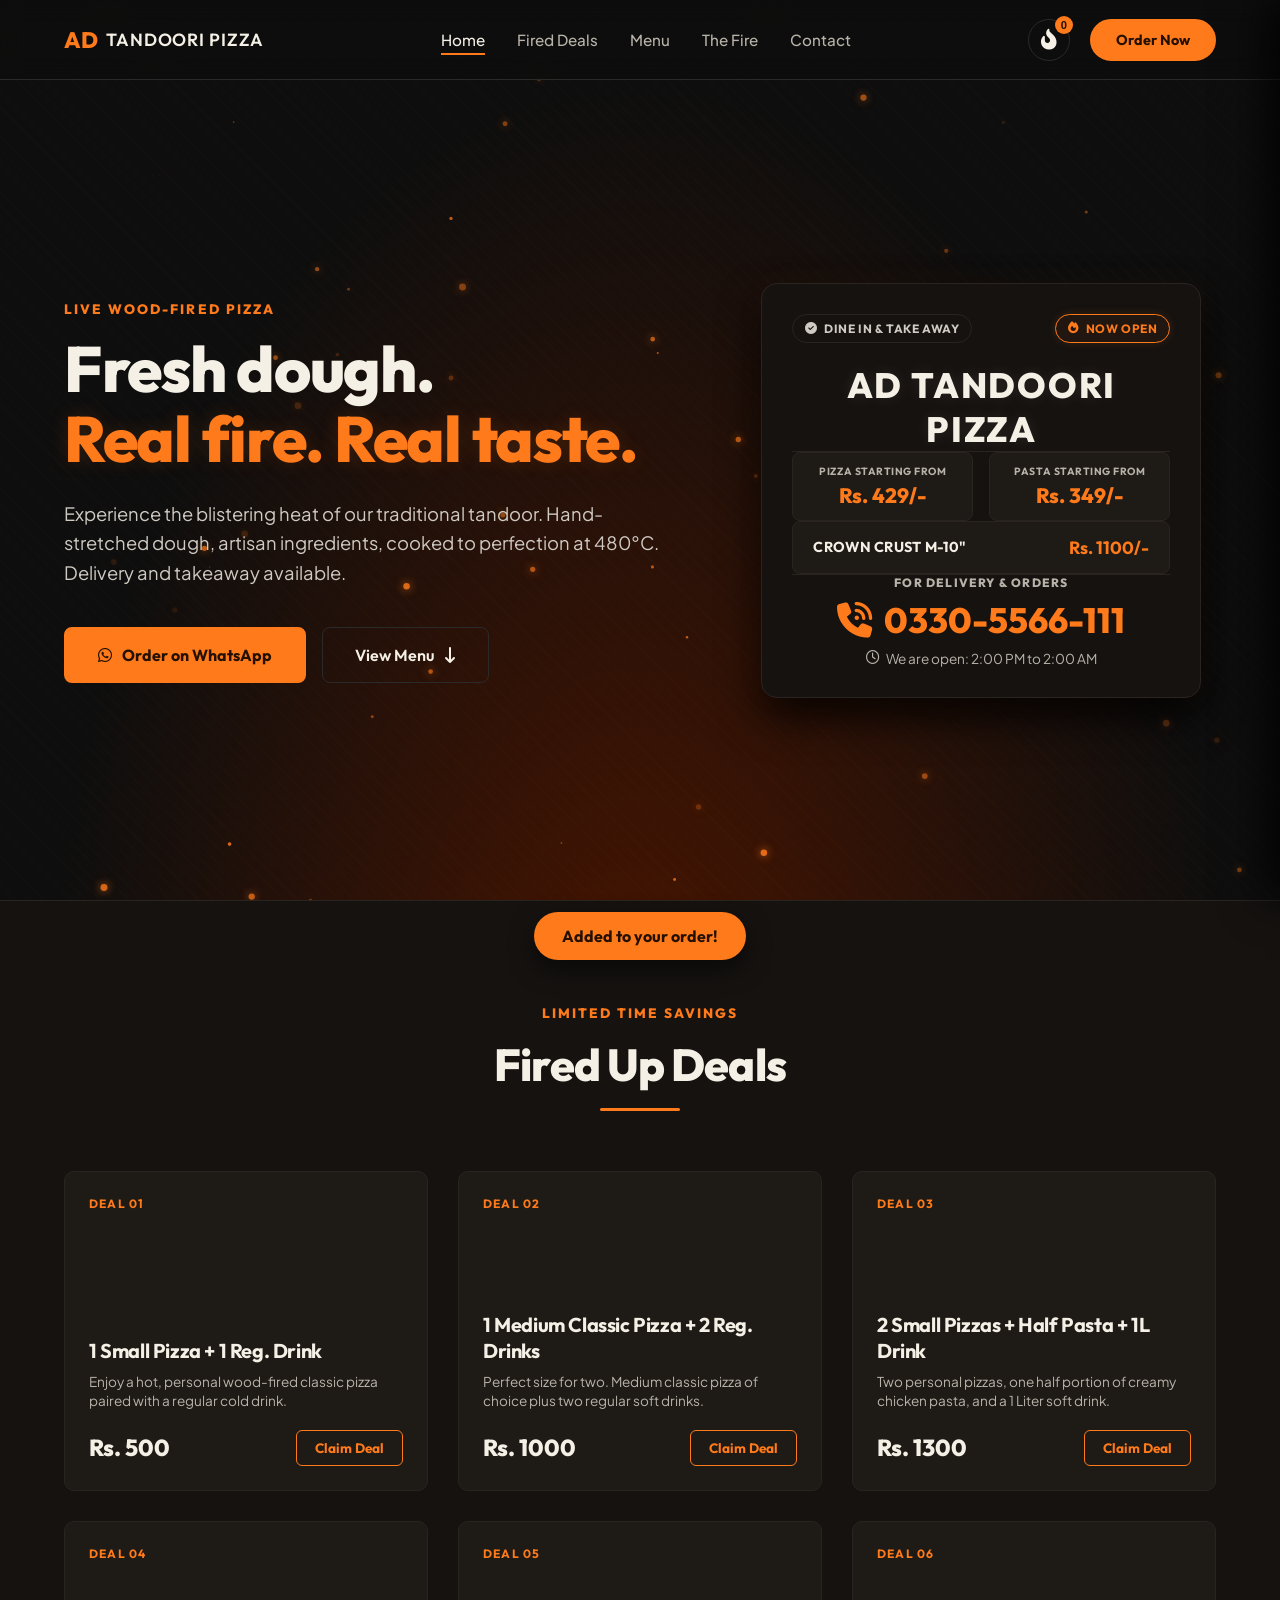
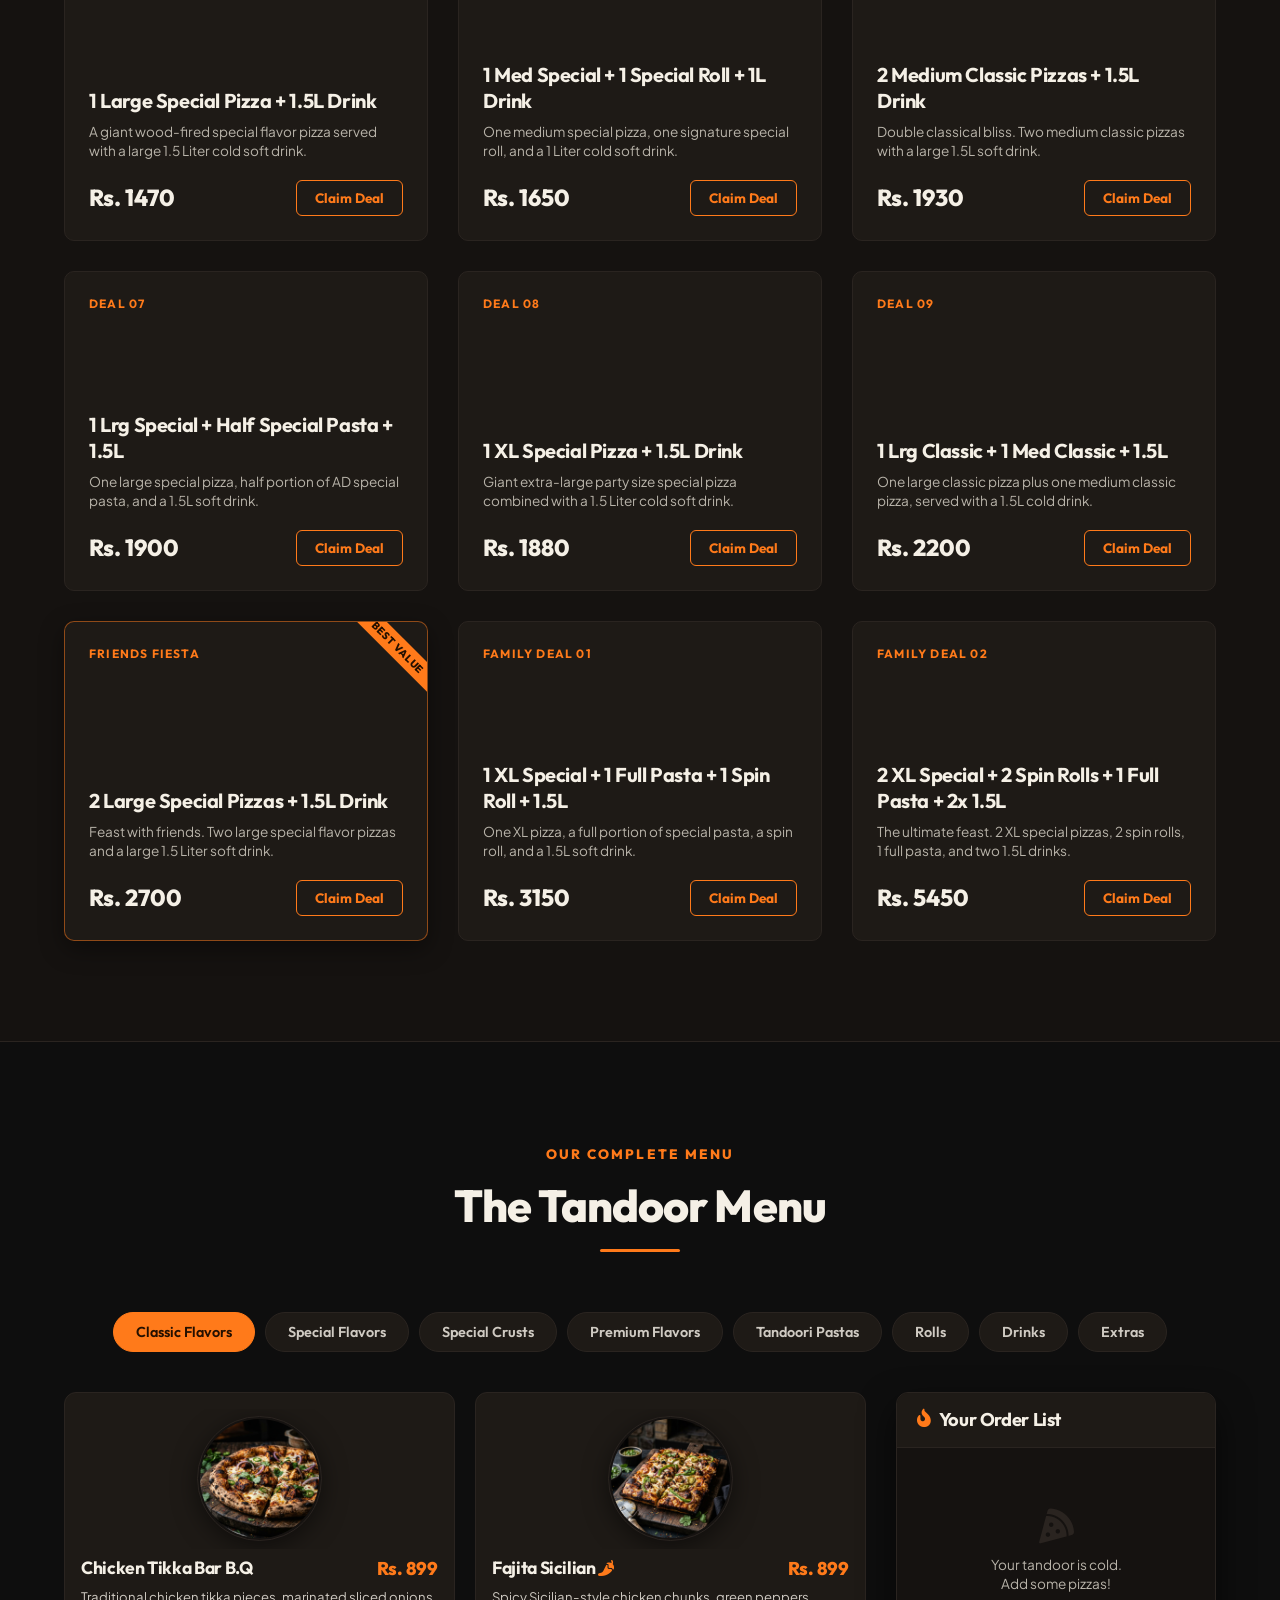
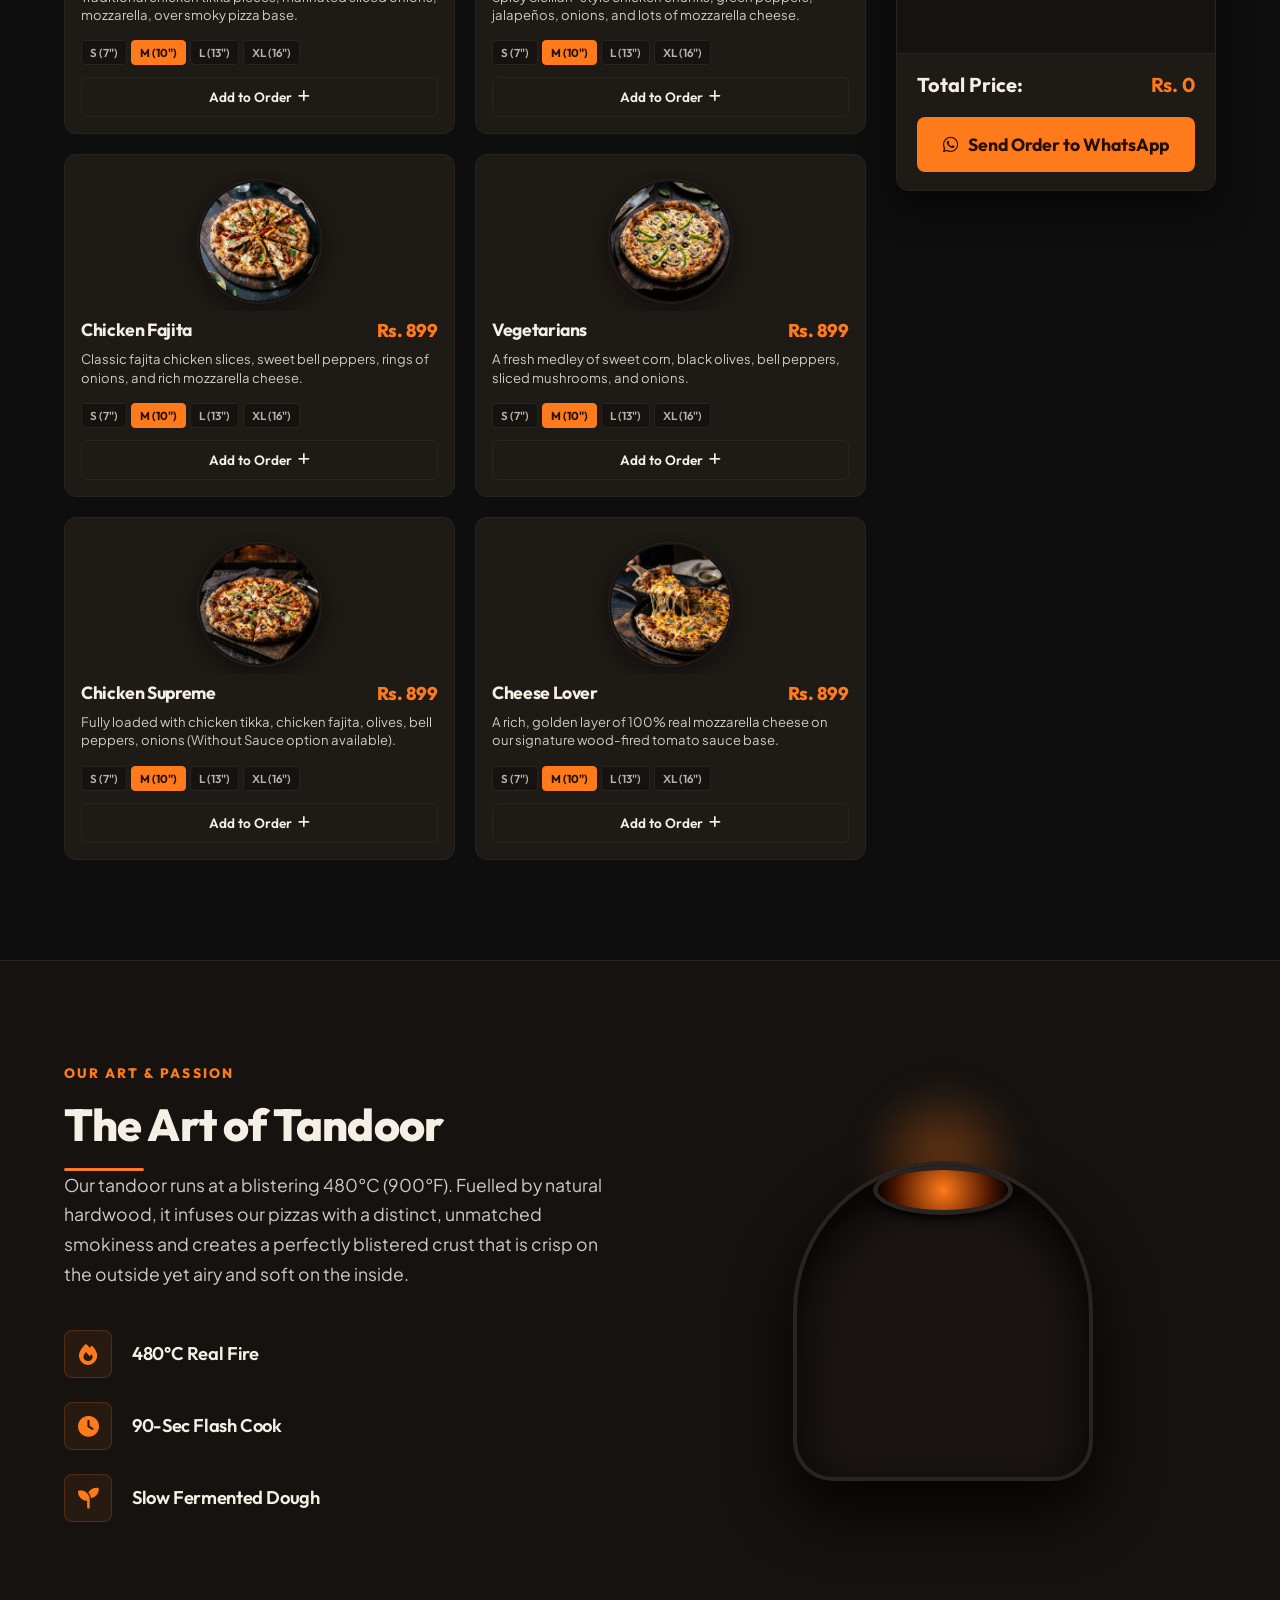
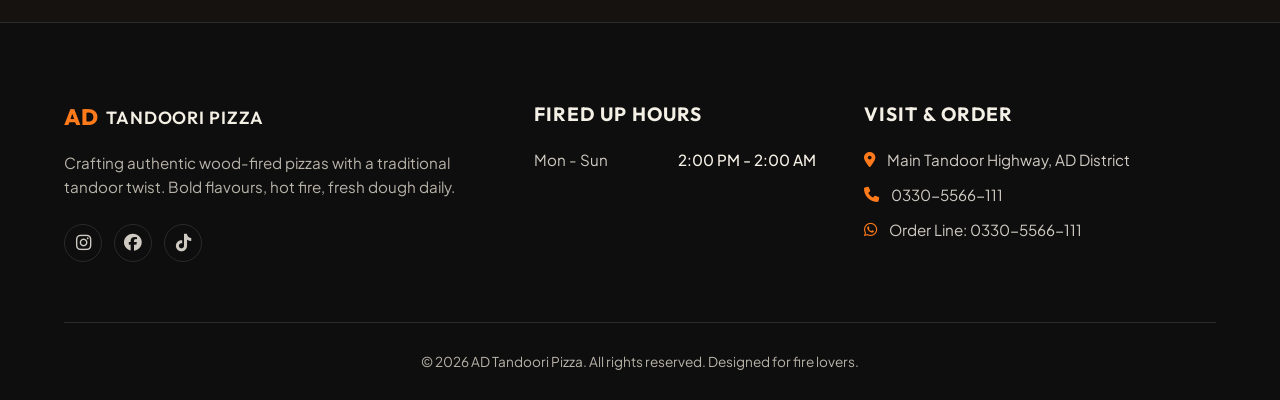
==== index.html @ 22e31394 "feat: implement Cheezious-style menu layout, add compact cards, text-only Deals, custom README, and " ====
<!DOCTYPE html>
<html lang="en">
<head>
  <meta charset="UTF-8">
  <meta name="viewport" content="width=device-width, initial-scale=1.0">
  <title>AD Tandoori Pizza - Live Wood-Fired Pizza</title>
  <meta name="description" content="Authentic wood-fired tandoori pizza made with fresh dough, premium ingredients, and real fire. Order online via WhatsApp.">
  
  <!-- Google Fonts -->
  <link rel="preconnect" href="https://fonts.googleapis.com">
  <link rel="preconnect" href="https://fonts.gstatic.com" crossorigin>
  <link href="https://fonts.googleapis.com/css2?family=Outfit:wght@400;600;700;800&family=Plus+Jakarta+Sans:wght@300;400;500;600;700&display=swap" rel="stylesheet">
  
  <!-- FontAwesome for Premium Icons -->
  <link rel="stylesheet" href="https://cdnjs.cloudflare.com/ajax/libs/font-awesome/6.4.0/css/all.min.css">
  
  <!-- CSS Stylesheet -->
  <link rel="stylesheet" href="style.css">
</head>
<body>

  <!-- Navigation Bar -->
  <nav class="navbar" id="navbar">
    <div class="nav-container">
      <a href="#" class="nav-logo">
        <span class="logo-accent">AD</span>
        <span class="logo-text">TANDOORI PIZZA</span>
      </a>
      
      <ul class="nav-links">
        <li><a href="#hero" class="active">Home</a></li>
        <li><a href="#deals">Fired Deals</a></li>
        <li><a href="#menu">Menu</a></li>
        <li><a href="#experience">The Fire</a></li>
        <li><a href="#footer">Contact</a></li>
      </ul>

      <div class="nav-actions">
        <button class="cart-trigger" id="cart-trigger" aria-label="Open Cart">
          <i class="fa-solid fa-fire-flame-curved"></i>
          <span class="cart-badge" id="cart-badge">0</span>
        </button>
        <a href="#menu" class="btn-pill-orange">Order Now</a>
      </div>
      
      <button class="mobile-nav-toggle" id="mobile-nav-toggle" aria-label="Toggle Menu">
        <i class="fa-solid fa-bars-staggered"></i>
      </button>
    </div>
  </nav>

  <!-- Mobile Navigation Drawer -->
  <div class="mobile-nav-drawer" id="mobile-nav-drawer">
    <div class="drawer-header">
      <div class="nav-logo">
        <span class="logo-accent">AD</span>
        <span class="logo-text">TANDOORI PIZZA</span>
      </div>
      <button class="drawer-close" id="drawer-close"><i class="fa-solid fa-xmark"></i></button>
    </div>
    <ul class="drawer-links">
      <li><a href="#hero">Home</a></li>
      <li><a href="#deals">Fired Deals</a></li>
      <li><a href="#menu">Menu</a></li>
      <li><a href="#experience">The Fire</a></li>
      <li><a href="#footer">Contact</a></li>
    </ul>
    <div class="drawer-footer">
      <a href="#menu" class="btn-pill-orange full-width">Order Now</a>
    </div>
  </div>

  <!-- Hero Section -->
  <section class="hero-section" id="hero">
    <!-- Interactive Canvas for Floating Embers -->
    <canvas id="ember-canvas" class="ember-canvas"></canvas>
    
    <!-- Heat/Movement Texture Overlay -->
    <div class="heat-texture-overlay"></div>

    <div class="hero-container">
      <div class="hero-content">
        <span class="eyebrow-label">LIVE WOOD-FIRED PIZZA</span>
        <h1 class="hero-headline">
          Fresh dough.<br>
          <span class="orange-highlight">Real fire. Real taste.</span>
        </h1>
        <p class="hero-subtext">
          Experience the blistering heat of our traditional tandoor. Hand-stretched dough, artisan ingredients, cooked to perfection at 480°C. Delivery and takeaway available.
        </p>
        <div class="hero-ctas">
          <a href="https://wa.me/923305566111?text=Hi!%20I%20would%20like%20to%20order%20some%20fresh%20Tandoori%20Pizza!" target="_blank" class="btn-solid-orange">
            <i class="fa-brands fa-whatsapp"></i> Order on WhatsApp
          </a>
          <a href="#menu" class="btn-outline-white">
            View Menu <i class="fa-solid fa-arrow-down-long"></i>
          </a>
        </div>
      </div>

      <div class="hero-visual">
        <div class="fire-glow-ring"></div>
        
        <!-- Interactive Brand & Delivery Board -->
        <div class="hero-brand-board">
          <div class="board-header">
            <span class="board-badge"><i class="fa-solid fa-circle-check"></i> DINE IN & TAKE AWAY</span>
            <span class="board-badge open-status"><i class="fa-solid fa-fire"></i> NOW OPEN</span>
          </div>
          <div class="board-body">
            <div class="board-logo">AD TANDOORI PIZZA</div>
            <div class="board-divider"></div>
            
            <div class="board-info-grid">
              <div class="info-item">
                <span class="info-label">PIZZA STARTING FROM</span>
                <span class="info-value">Rs. 429/-</span>
              </div>
              <div class="info-item">
                <span class="info-label">PASTA STARTING FROM</span>
                <span class="info-value">Rs. 349/-</span>
              </div>
            </div>
            
            <div class="board-promo-tag">
              <span class="promo-label">CROWN CRUST M-10"</span>
              <span class="promo-value">Rs. 1100/-</span>
            </div>
            
            <div class="board-divider"></div>
            
            <div class="board-delivery">
              <div class="delivery-title">FOR DELIVERY & ORDERS</div>
              <a href="tel:03305566111" class="delivery-number">
                <i class="fa-solid fa-phone-volume"></i> 0330-5566-111
              </a>
              <div class="delivery-time">
                <i class="fa-regular fa-clock"></i> We are open: 2:00 PM to 2:00 AM
              </div>
            </div>
          </div>
        </div>
      </div>
    </div>
  </section>

  <!-- Hot Deals Section -->
  <section class="deals-section" id="deals">
    <div class="container">
      <div class="section-header">
        <span class="eyebrow-label">LIMITED TIME SAVINGS</span>
        <h2 class="section-title">Fired Up Deals</h2>
        <div class="title-divider"></div>
      </div>

      <div class="deals-grid">
        <!-- Deal 1 -->
        <div class="deal-card">
          <div class="deal-badge">Deal 01</div>
          <div class="deal-content">
            <h3 class="deal-title">1 Small Pizza + 1 Reg. Drink</h3>
            <p class="deal-desc">Enjoy a hot, personal wood-fired classic pizza paired with a regular cold drink.</p>
            <div class="deal-footer">
              <span class="deal-price">Rs. 500</span>
              <button class="btn-add-deal" onclick="addBundleToCart('Deal 1 (1 Small Pizza + 1 Reg. Drink)', 500)">
                Claim Deal
              </button>
            </div>
          </div>
        </div>

        <!-- Deal 2 -->
        <div class="deal-card">
          <div class="deal-badge">Deal 02</div>
          <div class="deal-content">
            <h3 class="deal-title">1 Medium Classic Pizza + 2 Reg. Drinks</h3>
            <p class="deal-desc">Perfect size for two. Medium classic pizza of choice plus two regular soft drinks.</p>
            <div class="deal-footer">
              <span class="deal-price">Rs. 1000</span>
              <button class="btn-add-deal" onclick="addBundleToCart('Deal 2 (1 Med Classic + 2 Reg. Drinks)', 1000)">
                Claim Deal
              </button>
            </div>
          </div>
        </div>

        <!-- Deal 3 -->
        <div class="deal-card">
          <div class="deal-badge">Deal 03</div>
          <div class="deal-content">
            <h3 class="deal-title">2 Small Pizzas + Half Pasta + 1L Drink</h3>
            <p class="deal-desc">Two personal pizzas, one half portion of creamy chicken pasta, and a 1 Liter soft drink.</p>
            <div class="deal-footer">
              <span class="deal-price">Rs. 1300</span>
              <button class="btn-add-deal" onclick="addBundleToCart('Deal 3 (2 Small + Half Pasta + 1L)', 1300)">
                Claim Deal
              </button>
            </div>
          </div>
        </div>

        <!-- Deal 4 -->
        <div class="deal-card">
          <div class="deal-badge">Deal 04</div>
          <div class="deal-content">
            <h3 class="deal-title">1 Large Special Pizza + 1.5L Drink</h3>
            <p class="deal-desc">A giant wood-fired special flavor pizza served with a large 1.5 Liter cold soft drink.</p>
            <div class="deal-footer">
              <span class="deal-price">Rs. 1470</span>
              <button class="btn-add-deal" onclick="addBundleToCart('Deal 4 (1 Large Special + 1.5L)', 1470)">
                Claim Deal
              </button>
            </div>
          </div>
        </div>

        <!-- Deal 5 -->
        <div class="deal-card">
          <div class="deal-badge">Deal 05</div>
          <div class="deal-content">
            <h3 class="deal-title">1 Med Special + 1 Special Roll + 1L Drink</h3>
            <p class="deal-desc">One medium special pizza, one signature special roll, and a 1 Liter cold soft drink.</p>
            <div class="deal-footer">
              <span class="deal-price">Rs. 1650</span>
              <button class="btn-add-deal" onclick="addBundleToCart('Deal 5 (1 Med Special + 1 Roll + 1L)', 1650)">
                Claim Deal
              </button>
            </div>
          </div>
        </div>

        <!-- Deal 6 -->
        <div class="deal-card">
          <div class="deal-badge">Deal 06</div>
          <div class="deal-content">
            <h3 class="deal-title">2 Medium Classic Pizzas + 1.5L Drink</h3>
            <p class="deal-desc">Double classical bliss. Two medium classic pizzas with a large 1.5L soft drink.</p>
            <div class="deal-footer">
              <span class="deal-price">Rs. 1930</span>
              <button class="btn-add-deal" onclick="addBundleToCart('Deal 6 (2 Med Classic + 1.5L)', 1930)">
                Claim Deal
              </button>
            </div>
          </div>
        </div>

        <!-- Deal 7 -->
        <div class="deal-card">
          <div class="deal-badge">Deal 07</div>
          <div class="deal-content">
            <h3 class="deal-title">1 Lrg Special + Half Special Pasta + 1.5L</h3>
            <p class="deal-desc">One large special pizza, half portion of AD special pasta, and a 1.5L soft drink.</p>
            <div class="deal-footer">
              <span class="deal-price">Rs. 1900</span>
              <button class="btn-add-deal" onclick="addBundleToCart('Deal 7 (1 Lrg Special + Half Pasta + 1.5L)', 1900)">
                Claim Deal
              </button>
            </div>
          </div>
        </div>

        <!-- Deal 8 -->
        <div class="deal-card">
          <div class="deal-badge">Deal 08</div>
          <div class="deal-content">
            <h3 class="deal-title">1 XL Special Pizza + 1.5L Drink</h3>
            <p class="deal-desc">Giant extra-large party size special pizza combined with a 1.5 Liter cold soft drink.</p>
            <div class="deal-footer">
              <span class="deal-price">Rs. 1880</span>
              <button class="btn-add-deal" onclick="addBundleToCart('Deal 8 (1 XL Special + 1.5L)', 1880)">
                Claim Deal
              </button>
            </div>
          </div>
        </div>

        <!-- Deal 9 -->
        <div class="deal-card">
          <div class="deal-badge">Deal 09</div>
          <div class="deal-content">
            <h3 class="deal-title">1 Lrg Classic + 1 Med Classic + 1.5L</h3>
            <p class="deal-desc">One large classic pizza plus one medium classic pizza, served with a 1.5L cold drink.</p>
            <div class="deal-footer">
              <span class="deal-price">Rs. 2200</span>
              <button class="btn-add-deal" onclick="addBundleToCart('Deal 9 (1 Lrg Classic + 1 Med Classic + 1.5L)', 2200)">
                Claim Deal
              </button>
            </div>
          </div>
        </div>

        <!-- Friends Fiesta -->
        <div class="deal-card featured">
          <div class="deal-badge">Friends Fiesta</div>
          <div class="deal-content">
            <h3 class="deal-title">2 Large Special Pizzas + 1.5L Drink</h3>
            <p class="deal-desc">Feast with friends. Two large special flavor pizzas and a large 1.5 Liter soft drink.</p>
            <div class="deal-footer">
              <span class="deal-price">Rs. 2700</span>
              <button class="btn-add-deal" onclick="addBundleToCart('Friends Fiesta (2 Lrg Special + 1.5L)', 2700)">
                Claim Deal
              </button>
            </div>
          </div>
        </div>

        <!-- Family Deal 1 -->
        <div class="deal-card">
          <div class="deal-badge">Family Deal 01</div>
          <div class="deal-content">
            <h3 class="deal-title">1 XL Special + 1 Full Pasta + 1 Spin Roll + 1.5L</h3>
            <p class="deal-desc">One XL pizza, a full portion of special pasta, a spin roll, and a 1.5L soft drink.</p>
            <div class="deal-footer">
              <span class="deal-price">Rs. 3150</span>
              <button class="btn-add-deal" onclick="addBundleToCart('Family Deal 1 (XL + Pasta + Roll + 1.5L)', 3150)">
                Claim Deal
              </button>
            </div>
          </div>
        </div>

        <!-- Family Deal 2 -->
        <div class="deal-card">
          <div class="deal-badge">Family Deal 02</div>
          <div class="deal-content">
            <h3 class="deal-title">2 XL Special + 2 Spin Rolls + 1 Full Pasta + 2x 1.5L</h3>
            <p class="deal-desc">The ultimate feast. 2 XL special pizzas, 2 spin rolls, 1 full pasta, and two 1.5L drinks.</p>
            <div class="deal-footer">
              <span class="deal-price">Rs. 5450</span>
              <button class="btn-add-deal" onclick="addBundleToCart('Family Deal 2 (2XL + 2Rolls + Pasta + 2x1.5L)', 5450)">
                Claim Deal
              </button>
            </div>
          </div>
        </div>
      </div>
    </div>
  </section>

  <!-- Menu Section -->
  <section class="menu-section" id="menu">
    <div class="container">
      <div class="section-header">
        <span class="eyebrow-label">OUR COMPLETE MENU</span>
        <h2 class="section-title">The Tandoor Menu</h2>
        <div class="title-divider"></div>
      </div>

      <!-- Menu Category Tabs -->
      <div class="menu-tabs">
        <button class="tab-btn active" data-category="classic-pizza">Classic Flavors</button>
        <button class="tab-btn" data-category="special-pizza">Special Flavors</button>
        <button class="tab-btn" data-category="crust-pizza">Special Crusts</button>
        <button class="tab-btn" data-category="premium-pizza">Premium Flavors</button>
        <button class="tab-btn" data-category="pasta">Tandoori Pastas</button>
        <button class="tab-btn" data-category="rolls">Rolls</button>
        <button class="tab-btn" data-category="drinks">Drinks</button>
        <button class="tab-btn" data-category="extras">Extras</button>
      </div>

      <!-- Two-Column Layout Wrapper -->
      <div class="menu-layout-wrapper">
        <!-- Left Side: Menu Grid -->
        <div class="menu-main-content">
          <div class="menu-grid" id="menu-grid">
            
            <!-- ================= CLASSIC FLAVORS ================= -->
            <!-- Tikka Bar B.Q -->
            <div class="menu-item-card" data-category="classic-pizza">
              <div class="item-img-container">
                <img src="tikka.png" alt="Chicken Tikka Pizza" class="item-img">
              </div>
              <div class="item-body">
                <div class="item-header">
                  <h3 class="item-title">Chicken Tikka Bar B.Q</h3>
                  <span class="item-price" id="price-tikka">Rs. 899</span>
                </div>
                <p class="item-desc">Traditional chicken tikka pieces, marinated sliced onions, mozzarella, over smoky pizza base.</p>
                
                <div class="size-selector">
                  <button class="size-btn" onclick="selectSize(this, 'tikka', 'S', 429)">S (7")</button>
                  <button class="size-btn active" onclick="selectSize(this, 'tikka', 'M', 899)">M (10")</button>
                  <button class="size-btn" onclick="selectSize(this, 'tikka', 'L', 1200)">L (13")</button>
                  <button class="size-btn" onclick="selectSize(this, 'tikka', 'XL', 1550)">XL (16")</button>
                </div>
                
                <button class="btn-add-cart" onclick="addPizzaToCart('Chicken Tikka Bar B.Q', 'tikka')">
                  Add to Order <i class="fa-solid fa-plus"></i>
                </button>
              </div>
            </div>

            <!-- Fajita Sicilian -->
            <div class="menu-item-card" data-category="classic-pizza">
              <div class="item-img-container">
                <img src="sicilian.png" alt="Fajita Sicilian Pizza" class="item-img">
              </div>
              <div class="item-body">
                <div class="item-header">
                  <h3 class="item-title">Fajita Sicilian <i class="fa-solid fa-pepper-hot" style="color:var(--accent-orange); font-size:1rem;"></i></h3>
                  <span class="item-price" id="price-sicilian">Rs. 899</span>
                </div>
                <p class="item-desc">Spicy Sicilian-style chicken chunks, green peppers, jalapeños, onions, and lots of mozzarella cheese.</p>
                
                <div class="size-selector">
                  <button class="size-btn" onclick="selectSize(this, 'sicilian', 'S', 429)">S (7")</button>
                  <button class="size-btn active" onclick="selectSize(this, 'sicilian', 'M', 899)">M (10")</button>
                  <button class="size-btn" onclick="selectSize(this, 'sicilian', 'L', 1200)">L (13")</button>
                  <button class="size-btn" onclick="selectSize(this, 'sicilian', 'XL', 1550)">XL (16")</button>
                </div>
                
                <button class="btn-add-cart" onclick="addPizzaToCart('Fajita Sicilian', 'sicilian')">
                  Add to Order <i class="fa-solid fa-plus"></i>
                </button>
              </div>
            </div>

            <!-- Chicken Fajita -->
            <div class="menu-item-card" data-category="classic-pizza">
              <div class="item-img-container">
                <img src="fajita.png" alt="Chicken Fajita Pizza" class="item-img">
              </div>
              <div class="item-body">
                <div class="item-header">
                  <h3 class="item-title">Chicken Fajita</h3>
                  <span class="item-price" id="price-fajita">Rs. 899</span>
                </div>
                <p class="item-desc">Classic fajita chicken slices, sweet bell peppers, rings of onions, and rich mozzarella cheese.</p>
                
                <div class="size-selector">
                  <button class="size-btn" onclick="selectSize(this, 'fajita', 'S', 429)">S (7")</button>
                  <button class="size-btn active" onclick="selectSize(this, 'fajita', 'M', 899)">M (10")</button>
                  <button class="size-btn" onclick="selectSize(this, 'fajita', 'L', 1200)">L (13")</button>
                  <button class="size-btn" onclick="selectSize(this, 'fajita', 'XL', 1550)">XL (16")</button>
                </div>
                
                <button class="btn-add-cart" onclick="addPizzaToCart('Chicken Fajita', 'fajita')">
                  Add to Order <i class="fa-solid fa-plus"></i>
                </button>
              </div>
            </div>

            <!-- Vegetarians -->
            <div class="menu-item-card" data-category="classic-pizza">
              <div class="item-img-container">
                <img src="vegetarians.png" alt="Vegetarian Pizza" class="item-img">
              </div>
              <div class="item-body">
                <div class="item-header">
                  <h3 class="item-title">Vegetarians</h3>
                  <span class="item-price" id="price-veg">Rs. 899</span>
                </div>
                <p class="item-desc">A fresh medley of sweet corn, black olives, bell peppers, sliced mushrooms, and onions.</p>
                
                <div class="size-selector">
                  <button class="size-btn" onclick="selectSize(this, 'veg', 'S', 429)">S (7")</button>
                  <button class="size-btn active" onclick="selectSize(this, 'veg', 'M', 899)">M (10")</button>
                  <button class="size-btn" onclick="selectSize(this, 'veg', 'L', 1200)">L (13")</button>
                  <button class="size-btn" onclick="selectSize(this, 'veg', 'XL', 1550)">XL (16")</button>
                </div>
                
                <button class="btn-add-cart" onclick="addPizzaToCart('Vegetarians Pizza', 'veg')">
                  Add to Order <i class="fa-solid fa-plus"></i>
                </button>
              </div>
            </div>

            <!-- Chicken Supreme -->
            <div class="menu-item-card" data-category="classic-pizza">
              <div class="item-img-container">
                <img src="supreme.png" alt="Chicken Supreme Pizza" class="item-img">
              </div>
              <div class="item-body">
                <div class="item-header">
                  <h3 class="item-title">Chicken Supreme</h3>
                  <span class="item-price" id="price-supreme">Rs. 899</span>
                </div>
                <p class="item-desc">Fully loaded with chicken tikka, chicken fajita, olives, bell peppers, onions (Without Sauce option available).</p>
                
                <div class="size-selector">
                  <button class="size-btn" onclick="selectSize(this, 'supreme', 'S', 429)">S (7")</button>
                  <button class="size-btn active" onclick="selectSize(this, 'supreme', 'M', 899)">M (10")</button>
                  <button class="size-btn" onclick="selectSize(this, 'supreme', 'L', 1200)">L (13")</button>
                  <button class="size-btn" onclick="selectSize(this, 'supreme', 'XL', 1550)">XL (16")</button>
                </div>
                
                <button class="btn-add-cart" onclick="addPizzaToCart('Chicken Supreme', 'supreme')">
                  Add to Order <i class="fa-solid fa-plus"></i>
                </button>
              </div>
            </div>

            <!-- Cheese Lover -->
            <div class="menu-item-card" data-category="classic-pizza">
              <div class="item-img-container">
                <img src="cheese.png" alt="Cheese Lover Pizza" class="item-img">
              </div>
              <div class="item-body">
                <div class="item-header">
                  <h3 class="item-title">Cheese Lover</h3>
                  <span class="item-price" id="price-cheese">Rs. 899</span>
                </div>
                <p class="item-desc">A rich, golden layer of 100% real mozzarella cheese on our signature wood-fired tomato sauce base.</p>
                
                <div class="size-selector">
                  <button class="size-btn" onclick="selectSize(this, 'cheese', 'S', 429)">S (7")</button>
                  <button class="size-btn active" onclick="selectSize(this, 'cheese', 'M', 899)">M (10")</button>
                  <button class="size-btn" onclick="selectSize(this, 'cheese', 'L', 1200)">L (13")</button>
                  <button class="size-btn" onclick="selectSize(this, 'cheese', 'XL', 1550)">XL (16")</button>
                </div>
                
                <button class="btn-add-cart" onclick="addPizzaToCart('Cheese Lover Pizza', 'cheese')">
                  Add to Order <i class="fa-solid fa-plus"></i>
                </button>
              </div>
            </div>

            <!-- ================= SPECIAL FLAVORS ================= -->
            <!-- AD Special -->
            <div class="menu-item-card" data-category="special-pizza">
              <div class="item-img-container">
                <img src="ad_special.png" alt="AD Special Pizza" class="item-img">
              </div>
              <div class="item-body">
                <div class="item-header">
                  <h3 class="item-title">AD Special</h3>
                  <span class="item-price" id="price-adspec">Rs. 999</span>
                </div>
                <p class="item-desc">Our chef's signature recipe. Stuffed with double chicken toppings, unique secret tandoori sauce, and fresh herbs.</p>
                
                <div class="size-selector">
                  <button class="size-btn active" onclick="selectSize(this, 'adspec', 'M', 999)">M (10")</button>
                  <button class="size-btn" onclick="selectSize(this, 'adspec', 'L', 1300)">L (13")</button>
                  <button class="size-btn" onclick="selectSize(this, 'adspec', 'XL', 1750)">XL (16")</button>
                </div>
                
                <button class="btn-add-cart" onclick="addPizzaToCart('AD Special Pizza', 'adspec')">
                  Add to Order <i class="fa-solid fa-plus"></i>
                </button>
              </div>
            </div>

            <!-- Behari Kebab -->
            <div class="menu-item-card" data-category="special-pizza">
              <div class="item-img-container">
                <img src="behari.png" alt="Behari Kebab Pizza" class="item-img">
              </div>
              <div class="item-body">
                <div class="item-header">
                  <h3 class="item-title">Behari Kebab Pizza</h3>
                  <span class="item-price" id="price-behari">Rs. 999</span>
                </div>
                <p class="item-desc">Smoky wood-fired chicken behari kebabs, sliced green chilies, onions, coriander, over spicy behari base.</p>
                
                <div class="size-selector">
                  <button class="size-btn active" onclick="selectSize(this, 'behari', 'M', 999)">M (10")</button>
                  <button class="size-btn" onclick="selectSize(this, 'behari', 'L', 1300)">L (13")</button>
                  <button class="size-btn" onclick="selectSize(this, 'behari', 'XL', 1750)">XL (16")</button>
                </div>
                
                <button class="btn-add-cart" onclick="addPizzaToCart('Behari Kebab Pizza', 'behari')">
                  Add to Order <i class="fa-solid fa-plus"></i>
                </button>
              </div>
            </div>

            <!-- Chicken Tandoori -->
            <div class="menu-item-card" data-category="special-pizza">
              <div class="item-img-container">
                <img src="tandoori.png" alt="Chicken Tandoori Pizza" class="item-img">
              </div>
              <div class="item-body">
                <div class="item-header">
                  <h3 class="item-title">Chicken Tandoori <i class="fa-solid fa-pepper-hot" style="color:var(--accent-orange); font-size:1rem;"></i></h3>
                  <span class="item-price" id="price-tandoori">Rs. 999</span>
                </div>
                <p class="item-desc">Spicy wood-charred tandoori chicken shreds, local green chilis, bell peppers, rings of onions, and mozzarella.</p>
                
                <div class="size-selector">
                  <button class="size-btn active" onclick="selectSize(this, 'tandoori', 'M', 999)">M (10")</button>
                  <button class="size-btn" onclick="selectSize(this, 'tandoori', 'L', 1300)">L (13")</button>
                  <button class="size-btn" onclick="selectSize(this, 'tandoori', 'XL', 1750)">XL (16")</button>
                </div>
                
                <button class="btn-add-cart" onclick="addPizzaToCart('Chicken Tandoori Pizza', 'tandoori')">
                  Add to Order <i class="fa-solid fa-plus"></i>
                </button>
              </div>
            </div>

            <!-- Malai Boti -->
            <div class="menu-item-card" data-category="special-pizza">
              <div class="item-img-container">
                <img src="malai.png" alt="Malai Boti Pizza" class="item-img">
              </div>
              <div class="item-body">
                <div class="item-header">
                  <h3 class="item-title">Malai Boti</h3>
                  <span class="item-price" id="price-malai">Rs. 999</span>
                </div>
                <p class="item-desc">Creamy, melt-in-mouth chicken tandoori malai boti pieces, mild onions, mozzarella, cream toppings.</p>
                
                <div class="size-selector">
                  <button class="size-btn active" onclick="selectSize(this, 'malai', 'M', 999)">M (10")</button>
                  <button class="size-btn" onclick="selectSize(this, 'malai', 'L', 1300)">L (13")</button>
                  <button class="size-btn" onclick="selectSize(this, 'malai', 'XL', 1750)">XL (16")</button>
                </div>
                
                <button class="btn-add-cart" onclick="addPizzaToCart('Malai Boti Pizza', 'malai')">
                  Add to Order <i class="fa-solid fa-plus"></i>
                </button>
              </div>
            </div>

            <!-- Chicken Extreme -->
            <div class="menu-item-card" data-category="special-pizza">
              <div class="item-img-container">
                <img src="extreme.png" alt="Chicken Extreme Pizza" class="item-img">
              </div>
              <div class="item-body">
                <div class="item-header">
                  <h3 class="item-title">Chicken Extreme</h3>
                  <span class="item-price" id="price-extreme">Rs. 999</span>
                </div>
                <p class="item-desc">Double portion of chicken tikka + chicken fajita, spicy jalapeños, onions, bell peppers, and chili sauce flakes.</p>
                
                <div class="size-selector">
                  <button class="size-btn active" onclick="selectSize(this, 'extreme', 'M', 999)">M (10")</button>
                  <button class="size-btn" onclick="selectSize(this, 'extreme', 'L', 1300)">L (13")</button>
                  <button class="size-btn" onclick="selectSize(this, 'extreme', 'XL', 1750)">XL (16")</button>
                </div>
                
                <button class="btn-add-cart" onclick="addPizzaToCart('Chicken Extreme Pizza', 'extreme')">
                  Add to Order <i class="fa-solid fa-plus"></i>
                </button>
              </div>
            </div>


            <!-- ================= SPECIAL CRUSTS ================= -->
            <!-- Crown Crust -->
            <div class="menu-item-card" data-category="crust-pizza">
              <div class="item-img-container">
                <img src="crown.png" alt="Crown Crust Pizza" class="item-img">
              </div>
              <div class="item-body">
                <div class="item-header">
                  <h3 class="item-title">Crown Crust</h3>
                  <span class="item-price" id="price-crown">Rs. 1100</span>
                </div>
                <p class="item-desc">A majestic crown-shaped outer crust rimmed with succulent kebab cups or cheese fillings, topped with chicken.</p>
                
                <div class="size-selector">
                  <button class="size-btn active" onclick="selectSize(this, 'crown', 'M', 1100)">M (10")</button>
                  <button class="size-btn" onclick="selectSize(this, 'crown', 'L', 1450)">L (13")</button>
                  <button class="size-btn" onclick="selectSize(this, 'crown', 'XL', 1950)">XL (16")</button>
                </div>
                
                <button class="btn-add-cart" onclick="addPizzaToCart('Crown Crust Pizza', 'crown')">
                  Add to Order <i class="fa-solid fa-plus"></i>
                </button>
              </div>
            </div>

            <!-- Kebab Stuff -->
            <div class="menu-item-card" data-category="crust-pizza">
              <div class="item-img-container">
                <img src="behari.png" alt="Kebab Stuff Crust Pizza" class="item-img">
              </div>
              <div class="item-body">
                <div class="item-header">
                  <h3 class="item-title">Kebab Stuff Crust</h3>
                  <span class="item-price" id="price-kstuff">Rs. 1100</span>
                </div>
                <p class="item-desc">Tasty chicken seekh kebab roll stuffed directly inside the outer crust perimeter for an edge-to-edge meat feast.</p>
                
                <div class="size-selector">
                  <button class="size-btn active" onclick="selectSize(this, 'kstuff', 'M', 1100)">M (10")</button>
                  <button class="size-btn" onclick="selectSize(this, 'kstuff', 'L', 1450)">L (13")</button>
                  <button class="size-btn" onclick="selectSize(this, 'kstuff', 'XL', 1950)">XL (16")</button>
                </div>
                
                <button class="btn-add-cart" onclick="addPizzaToCart('Kebab Stuff Crust Pizza', 'kstuff')">
                  Add to Order <i class="fa-solid fa-plus"></i>
                </button>
              </div>
            </div>

            <!-- Cheese Stuff -->
            <div class="menu-item-card" data-category="crust-pizza">
              <div class="item-img-container">
                <img src="cheese.png" alt="Cheese Stuff Crust Pizza" class="item-img">
              </div>
              <div class="item-body">
                <div class="item-header">
                  <h3 class="item-title">Cheese Stuff Crust</h3>
                  <span class="item-price" id="price-cstuff">Rs. 1100</span>
                </div>
                <p class="item-desc">Melted, stringy cream cheese piped inside the entire outer rim. A heavenly bite down to the very last crumb.</p>
                
                <div class="size-selector">
                  <button class="size-btn active" onclick="selectSize(this, 'cstuff', 'M', 1100)">M (10")</button>
                  <button class="size-btn" onclick="selectSize(this, 'cstuff', 'L', 1450)">L (13")</button>
                  <button class="size-btn" onclick="selectSize(this, 'cstuff', 'XL', 1950)">XL (16")</button>
                </div>
                
                <button class="btn-add-cart" onclick="addPizzaToCart('Cheese Stuff Crust Pizza', 'cstuff')">
                  Add to Order <i class="fa-solid fa-plus"></i>
                </button>
              </div>
            </div>


            <!-- ================= PREMIUM FLAVORS ================= -->
            <!-- Chicken Cheese Stuffer -->
            <div class="menu-item-card" data-category="premium-pizza">
              <div class="item-img-container">
                <img src="cheese.png" alt="Chicken Cheese Stuffer Pizza" class="item-img">
              </div>
              <div class="item-body">
                <div class="item-header">
                  <h3 class="item-title">Chicken Cheese Stuffer</h3>
                  <span class="item-price" id="price-stuffer">Rs. 1550</span>
                </div>
                <p class="item-desc">Premium layers of chicken breast and double mozzarella cheese inside a stuffed puff border crust.</p>
                
                <div class="size-selector">
                  <button class="size-btn active" onclick="selectSize(this, 'stuffer', 'L', 1550)">L (13")</button>
                  <button class="size-btn" onclick="selectSize(this, 'stuffer', 'XL', 2050)">XL (16")</button>
                </div>
                
                <button class="btn-add-cart" onclick="addPizzaToCart('Chicken Cheese Stuffer Pizza', 'stuffer')">
                  Add to Order <i class="fa-solid fa-plus"></i>
                </button>
              </div>
            </div>

            <!-- Kebab Twister -->
            <div class="menu-item-card" data-category="premium-pizza">
              <div class="item-img-container">
                <img src="crown.png" alt="Kebab Twister Pizza" class="item-img">
              </div>
              <div class="item-body">
                <div class="item-header">
                  <h3 class="item-title">Kebab Twister</h3>
                  <span class="item-price" id="price-twister">Rs. 1550</span>
                </div>
                <p class="item-desc">Twisted crust segments filled with mini-kebabs and topped with a creamy white sauce base and chicken.</p>
                
                <div class="size-selector">
                  <button class="size-btn active" onclick="selectSize(this, 'twister', 'L', 1550)">L (13")</button>
                  <button class="size-btn" onclick="selectSize(this, 'twister', 'XL', 2050)">XL (16")</button>
                </div>
                
                <button class="btn-add-cart" onclick="addPizzaToCart('Kebab Twister Pizza', 'twister')">
                  Add to Order <i class="fa-solid fa-plus"></i>
                </button>
              </div>
            </div>

            <!-- Peri Peri -->
            <div class="menu-item-card" data-category="premium-pizza">
              <div class="item-img-container">
                <img src="extreme.png" alt="Peri Peri Pizza" class="item-img">
              </div>
              <div class="item-body">
                <div class="item-header">
                  <h3 class="item-title">Peri Peri Pizza</h3>
                  <span class="item-price" id="price-periperi">Rs. 1550</span>
                </div>
                <p class="item-desc">Spicy marinated chicken chunks, sliced bell peppers, red onion flakes, topped with hot peri peri drizzle.</p>
                
                <div class="size-selector">
                  <button class="size-btn active" onclick="selectSize(this, 'periperi', 'L', 1550)">L (13")</button>
                  <button class="size-btn" onclick="selectSize(this, 'periperi', 'XL', 2050)">XL (16")</button>
                </div>
                
                <button class="btn-add-cart" onclick="addPizzaToCart('Peri Peri Pizza', 'periperi')">
                  Add to Order <i class="fa-solid fa-plus"></i>
                </button>
              </div>
            </div>


            <!-- ================= PASTAS ================= -->
            <!-- AD Special Pasta -->
            <div class="menu-item-card" data-category="pasta">
              <div class="item-img-container">
                <img src="pasta.png" alt="AD Special Pasta" class="item-img">
              </div>
              <div class="item-body">
                <div class="item-header">
                  <h3 class="item-title">AD Special Pasta</h3>
                  <span class="item-price" id="price-specpasta">Rs. 450</span>
                </div>
                <p class="item-desc">Signature oven-baked pasta with thick layers of shredded chicken, white creamy sauce, and melted cheese crown.</p>
                
                <div class="size-selector">
                  <button class="size-btn active" onclick="selectSize(this, 'specpasta', 'Half', 450)">Half</button>
                  <button class="size-btn" onclick="selectSize(this, 'specpasta', 'Full', 850)">Full</button>
                </div>
                
                <button class="btn-add-cart" onclick="addPastaToCart('AD Special Pasta', 'specpasta')">
                  Add to Order <i class="fa-solid fa-plus"></i>
                </button>
              </div>
            </div>

            <!-- Flaming Pasta -->
            <div class="menu-item-card" data-category="pasta">
              <div class="item-img-container">
                <img src="pasta.png" alt="Flaming Pasta" class="item-img">
              </div>
              <div class="item-body">
                <div class="item-header">
                  <h3 class="item-title">Flaming Pasta <i class="fa-solid fa-pepper-hot" style="color:var(--accent-orange); font-size:1rem;"></i></h3>
                  <span class="item-price" id="price-flamepasta">Rs. 350</span>
                </div>
                <p class="item-desc">Oven-baked hot pasta tossed in spicy red chili garlic sauce, tender chicken strips, and jalapeños.</p>
                
                <div class="size-selector">
                  <button class="size-btn active" onclick="selectSize(this, 'flamepasta', 'Half', 350)">Half</button>
                  <button class="size-btn" onclick="selectSize(this, 'flamepasta', 'Full', 650)">Full</button>
                </div>
                
                <button class="btn-add-cart" onclick="addPastaToCart('Flaming Pasta', 'flamepasta')">
                  Add to Order <i class="fa-solid fa-plus"></i>
                </button>
              </div>
            </div>

            <!-- Crunchy Pasta -->
            <div class="menu-item-card" data-category="pasta">
              <div class="item-img-container">
                <img src="pasta.png" alt="Crunchy Pasta" class="item-img">
              </div>
              <div class="item-body">
                <div class="item-header">
                  <h3 class="item-title">Crunchy Chicken Pasta</h3>
                  <span class="item-price" id="price-crunchypasta">Rs. 400</span>
                </div>
                <p class="item-desc">Creamy base pasta topped with deep-fried breaded crispy chicken chunks and melted cheese layer.</p>
                
                <div class="size-selector">
                  <button class="size-btn active" onclick="selectSize(this, 'crunchypasta', 'Half', 400)">Half</button>
                  <button class="size-btn" onclick="selectSize(this, 'crunchypasta', 'Full', 750)">Full</button>
                </div>
                
                <button class="btn-add-cart" onclick="addPastaToCart('Crunchy Chicken Pasta', 'crunchypasta')">
                  Add to Order <i class="fa-solid fa-plus"></i>
                </button>
              </div>
            </div>

            <!-- Creamy Pasta -->
            <div class="menu-item-card" data-category="pasta">
              <div class="item-img-container">
                <img src="pasta.png" alt="Creamy Pasta" class="item-img">
              </div>
              <div class="item-body">
                <div class="item-header">
                  <h3 class="item-title">Creamy Chicken Pasta</h3>
                  <span class="item-price" id="price-creamypasta">Rs. 350</span>
                </div>
                <p class="item-desc">Delicious penne pasta cooked in velvety smooth milk-cheese sauce with diced chicken, mushrooms, and herbs.</p>
                
                <div class="size-selector">
                  <button class="size-btn active" onclick="selectSize(this, 'creamypasta', 'Half', 350)">Half</button>
                  <button class="size-btn" onclick="selectSize(this, 'creamypasta', 'Full', 650)">Full</button>
                </div>
                
                <button class="btn-add-cart" onclick="addPastaToCart('Creamy Chicken Pasta', 'creamypasta')">
                  Add to Order <i class="fa-solid fa-plus"></i>
                </button>
              </div>
            </div>


            <!-- ================= ROLLS ================= -->
            <!-- Spin Roll -->
            <div class="menu-item-card" data-category="rolls">
              <div class="item-img-container">
                <img src="roll.png" alt="Chicken Spin Roll" class="item-img">
              </div>
              <div class="item-body">
                <div class="item-header">
                  <h3 class="item-title">Chicken Spin Roll</h3>
                  <span class="item-price">Rs. 470</span>
                </div>
                <p class="item-desc">Baked rolls stuffed with tender chicken bites, cheese, and spicy garlic butter spreads.</p>
                <button class="btn-add-cart" onclick="addItemToCart('Chicken Spin Roll', 470)">
                  Add to Order <i class="fa-solid fa-plus"></i>
                </button>
              </div>
            </div>

            <!-- Behari Roll -->
            <div class="menu-item-card" data-category="rolls">
              <div class="item-img-container">
                <img src="roll.png" alt="Behari Roll" class="item-img">
              </div>
              <div class="item-body">
                <div class="item-header">
                  <h3 class="item-title">Behari Roll</h3>
                  <span class="item-price">Rs. 530</span>
                </div>
                <p class="item-desc">Baked rolls stuffed with smoky behari chicken kebab shreds, mild spices, onions, and cheese.</p>
                <button class="btn-add-cart" onclick="addItemToCart('Behari Roll', 530)">
                  Add to Order <i class="fa-solid fa-plus"></i>
                </button>
              </div>
            </div>

            <!-- AD Special Roll -->
            <div class="menu-item-card" data-category="rolls">
              <div class="item-img-container">
                <img src="roll.png" alt="AD Special Roll" class="item-img">
              </div>
              <div class="item-body">
                <div class="item-header">
                  <h3 class="item-title">AD Special Roll</h3>
                  <span class="item-price">Rs. 570</span>
                </div>
                <p class="item-desc">Signature roll stuffed with special blended hot sauce, shredded chicken pieces, and mozzarella cheese.</p>
                <button class="btn-add-cart" onclick="addItemToCart('AD Special Roll', 570)">
                  Add to Order <i class="fa-solid fa-plus"></i>
                </button>
              </div>
            </div>


            <!-- ================= DRINKS ================= -->
            <!-- Soft Drinks -->
            <div class="menu-item-card" data-category="drinks">
              <div class="item-img-container">
                <img src="drinks.png" alt="Soft Drinks selection" class="item-img">
              </div>
              <div class="item-body">
                <div class="item-header">
                  <h3 class="item-title">Soft Drinks</h3>
                  <span class="item-price" id="price-sdrink">Rs. 80</span>
                </div>
                <p class="item-desc">Chilled selection of popular soft drinks (Coke, Sprite, Fanta, Dew).</p>
                
                <div class="size-selector">
                  <button class="size-btn active" onclick="selectSize(this, 'sdrink', 'Regular', 80)">Regular</button>
                  <button class="size-btn" onclick="selectSize(this, 'sdrink', '1 Liter', 170)">1 Liter</button>
                  <button class="size-btn" onclick="selectSize(this, 'sdrink', '1.5 Liter', 220)">1.5 Ltr</button>
                </div>
                
                <button class="btn-add-cart" onclick="addDrinksToCart('Soft Drink', 'sdrink')">
                  Add to Order <i class="fa-solid fa-plus"></i>
                </button>
              </div>
            </div>

            <!-- Mineral Water -->
            <div class="menu-item-card" data-category="drinks">
              <div class="item-img-container">
                <img src="drinks.png" alt="Mineral Water bottles" class="item-img">
              </div>
              <div class="item-body">
                <div class="item-header">
                  <h3 class="item-title">Mineral Water</h3>
                  <span class="item-price" id="price-water">Rs. 60</span>
                </div>
                <p class="item-desc">Clean, cold mineral drinking water for hydration.</p>
                
                <div class="size-selector">
                  <button class="size-btn active" onclick="selectSize(this, 'water', 'Small', 60)">Small</button>
                  <button class="size-btn" onclick="selectSize(this, 'water', 'Large', 120)">Large</button>
                </div>
                
                <button class="btn-add-cart" onclick="addDrinksToCart('Mineral Water', 'water')">
                  Add to Order <i class="fa-solid fa-plus"></i>
                </button>
              </div>
            </div>


            <!-- ================= EXTRAS ================= -->
            <!-- Extra Toppings -->
            <div class="menu-item-card" data-category="extras">
              <div class="item-img-container">
                <img src="extras.png" alt="Extra cheese toppings" class="item-img">
              </div>
              <div class="item-body">
                <div class="item-header">
                  <h3 class="item-title">Extra Topping</h3>
                  <span class="item-price" id="price-topping">Rs. 150</span>
                </div>
                <p class="item-desc">Add extra cheese or chicken portions to enhance your pizza layers.</p>
                
                <div class="size-selector">
                  <button class="size-btn active" onclick="selectSize(this, 'topping', 'Medium', 150)">Medium</button>
                  <button class="size-btn" onclick="selectSize(this, 'topping', 'Large', 250)">Large</button>
                  <button class="size-btn" onclick="selectSize(this, 'topping', 'XL', 350)">XL</button>
                </div>
                
                <button class="btn-add-cart" onclick="addExtrasToCart('Extra Topping', 'topping')">
                  Add to Order <i class="fa-solid fa-plus"></i>
                </button>
              </div>
            </div>

            <!-- Extra Sauce -->
            <div class="menu-item-card" data-category="extras">
              <div class="item-img-container">
                <img src="extras.png" alt="Extra dipping sauces" class="item-img">
              </div>
              <div class="item-body">
                <div class="item-header">
                  <h3 class="item-title">Extra Sauce</h3>
                  <span class="item-price" id="price-sauce">Rs. 100</span>
                </div>
                <p class="item-desc">Add delicious extra side sauces to dip your wood-fired crusts.</p>
                
                <div class="size-selector">
                  <button class="size-btn active" onclick="selectSize(this, 'sauce', 'Dip Sauce', 100)">Dip Sauce</button>
                  <button class="size-btn" onclick="selectSize(this, 'sauce', 'Special Sauce', 130)">Special</button>
                </div>
                
                <button class="btn-add-cart" onclick="addExtrasToCart('Extra Sauce', 'sauce')">
                  Add to Order <i class="fa-solid fa-plus"></i>
                </button>
              </div>
            </div>

          </div>
        </div>
        
        <!-- Right Side: Sticky Checkout Cart (Desktop only) -->
        <div class="menu-sidebar">
          <div class="sidebar-cart-panel">
            <div class="sidebar-cart-header">
              <h3><i class="fa-solid fa-fire-flame-curved"></i> Your Order List</h3>
            </div>
            
            <div class="sidebar-cart-items" id="sidebar-cart-items">
              <div class="empty-cart-message">
                <i class="fa-solid fa-pizza-slice"></i>
                <p>Your tandoor is cold.<br>Add some pizzas!</p>
              </div>
            </div>

            <div class="sidebar-cart-footer">
              <div class="cart-total-row">
                <span>Total Price:</span>
                <span class="cart-total-price" id="sidebar-cart-total">Rs. 0</span>
              </div>
              <button class="btn-checkout" onclick="sendWhatsAppOrder()">
                <i class="fa-brands fa-whatsapp"></i> Send Order to WhatsApp
              </button>
            </div>
          </div>
        </div>
      </div>
      
    </div>
  </section>

  <!-- The Fire Experience Section -->
  <section class="experience-section" id="experience">
    <div class="container">
      <div class="experience-grid">
        <div class="experience-content">
          <span class="eyebrow-label">OUR ART & PASSION</span>
          <h2 class="section-title">The Art of Tandoor</h2>
          <div class="title-divider left"></div>
          <p class="experience-text">
            Our tandoor runs at a blistering 480°C (900°F). Fuelled by natural hardwood, it infuses our pizzas with a distinct, unmatched smokiness and creates a perfectly blistered crust that is crisp on the outside yet airy and soft on the inside.
          </p>
          <div class="experience-highlights">
            <div class="highlight-item">
              <i class="fa-solid fa-fire"></i>
              <h4>480°C Real Fire</h4>
            </div>
            <div class="highlight-item">
              <i class="fa-solid fa-clock"></i>
              <h4>90-Sec Flash Cook</h4>
            </div>
            <div class="highlight-item">
              <i class="fa-solid fa-seedling"></i>
              <h4>Slow Fermented Dough</h4>
            </div>
          </div>
        </div>
        <div class="experience-visual">
          <div class="tandoor-stove">
            <div class="tandoor-fire-effect"></div>
            <div class="tandoor-pot">
              <div class="tandoor-opening">
                <div class="tandoor-interior-glow"></div>
                <div class="tandoor-sparks"></div>
              </div>
            </div>
          </div>
        </div>
      </div>
    </div>
  </section>

  <!-- Shopping Cart Drawer (Fallback for Mobile viewports) -->
  <div class="cart-drawer" id="cart-drawer">
    <div class="cart-header">
      <h3><i class="fa-solid fa-fire-flame-curved"></i> Your Order List</h3>
      <button class="cart-close" id="cart-close"><i class="fa-solid fa-xmark"></i></button>
    </div>
    
    <div class="cart-items" id="cart-items">
      <div class="empty-cart-message">
        <i class="fa-solid fa-pizza-slice"></i>
        <p>Your tandoor is cold. Add some pizzas!</p>
      </div>
    </div>

    <div class="cart-footer">
      <div class="cart-total-row">
        <span>Total Price:</span>
        <span class="cart-total-price" id="cart-total">Rs. 0</span>
      </div>
      <button class="btn-checkout" id="btn-checkout">
        <i class="fa-brands fa-whatsapp"></i> Send Order to WhatsApp
      </button>
    </div>
  </div>

  <!-- Toast Notification -->
  <div id="toast" class="toast">Added to your order!</div>

  <!-- Footer Section -->
  <footer class="footer-section" id="footer">
    <div class="container">
      <div class="footer-grid">
        <div class="footer-brand">
          <a href="#" class="nav-logo">
            <span class="logo-accent">AD</span>
            <span class="logo-text">TANDOORI PIZZA</span>
          </a>
          <p class="footer-about">Crafting authentic wood-fired pizzas with a traditional tandoor twist. Bold flavours, hot fire, fresh dough daily.</p>
          <div class="footer-socials">
            <a href="#"><i class="fa-brands fa-instagram"></i></a>
            <a href="#"><i class="fa-brands fa-facebook"></i></a>
            <a href="#"><i class="fa-brands fa-tiktok"></i></a>
          </div>
        </div>

        <div class="footer-hours">
          <h4>Fired Up Hours</h4>
          <ul>
            <li><span>Mon - Sun</span> <span>2:00 PM - 2:00 AM</span></li>
          </ul>
        </div>

        <div class="footer-contact">
          <h4>Visit & Order</h4>
          <p><i class="fa-solid fa-location-dot"></i> Main Tandoor Highway, AD District</p>
          <p><i class="fa-solid fa-phone"></i> 0330-5566-111</p>
          <p><i class="fa-brands fa-whatsapp"></i> Order Line: 0330-5566-111</p>
        </div>
      </div>
      
      <div class="footer-bottom">
        <p>&copy; 2026 AD Tandoori Pizza. All rights reserved. Designed for fire lovers.</p>
      </div>
    </div>
  </footer>

  <script src="script.js"></script>
</body>
</html>
---- style.css ----
/* Modern CSS Reset & Variable Design System */
:root {
  --bg-primary: #0e0e0e;
  --bg-secondary-dark: #151210;
  --bg-secondary-card: #1e1a16;
  --accent-orange: #ff7a1a;
  --accent-orange-glow: rgba(255, 122, 26, 0.35);
  --text-light: #f5f0e6;
  --text-muted: #cfcac2;
  --text-muted-dark: #b8b3a9;
  --border-primary: #2a2a2a;
  --border-secondary: #2a2420;
  --text-on-orange: #241000;
  --transition-smooth: all 0.4s cubic-bezier(0.16, 1, 0.3, 1);
  --font-heading: 'Outfit', sans-serif;
  --font-body: 'Plus Jakarta Sans', sans-serif;
}

* {
  margin: 0;
  padding: 0;
  box-sizing: border-box;
}

html {
  scroll-behavior: smooth;
  background-color: var(--bg-primary);
  color: var(--text-muted);
  font-family: var(--font-body);
  overflow-x: hidden;
}

body {
  overflow-x: hidden;
}

/* Custom Scrollbar */
::-webkit-scrollbar {
  width: 8px;
}
::-webkit-scrollbar-track {
  background: var(--bg-primary);
}
::-webkit-scrollbar-thumb {
  background: #2a2a2a;
  border-radius: 4px;
}
::-webkit-scrollbar-thumb:hover {
  background: var(--accent-orange);
}

/* Typography Standards */
h1, h2, h3, h4 {
  color: var(--text-light);
  font-family: var(--font-heading);
  font-weight: 700;
  letter-spacing: -0.02em;
  line-height: 1.2;
}

a {
  color: inherit;
  text-decoration: none;
  transition: var(--transition-smooth);
}

/* Utility Layouts */
.container {
  width: 100%;
  max-width: 1200px;
  margin: 0 auto;
  padding: 0 24px;
}

.eyebrow-label {
  display: inline-block;
  color: var(--accent-orange);
  font-family: var(--font-heading);
  font-size: 0.85rem;
  font-weight: 800;
  text-transform: uppercase;
  letter-spacing: 0.15em;
  margin-bottom: 16px;
}

.section-header {
  text-align: center;
  margin-bottom: 60px;
}

.section-title {
  font-size: 2.8rem;
  font-weight: 800;
  margin-bottom: 16px;
  position: relative;
}

.title-divider {
  width: 80px;
  height: 3px;
  background: var(--accent-orange);
  margin: 0 auto;
  border-radius: 2px;
}

.title-divider.left {
  margin: 0;
}

/* Navigation Bar */
.navbar {
  position: fixed;
  top: 0;
  left: 0;
  width: 100%;
  height: 80px;
  background: rgba(14, 14, 14, 0.85);
  backdrop-filter: blur(12px);
  -webkit-backdrop-filter: blur(12px);
  border-bottom: 1px solid var(--border-primary);
  z-index: 1000;
  transition: var(--transition-smooth);
}

.navbar.scrolled {
  height: 70px;
  background: rgba(14, 14, 14, 0.95);
  box-shadow: 0 10px 30px rgba(0, 0, 0, 0.5);
}

.nav-container {
  max-width: 1200px;
  height: 100%;
  margin: 0 auto;
  padding: 0 24px;
  display: flex;
  align-items: center;
  justify-content: space-between;
}

.nav-logo {
  display: flex;
  align-items: center;
  gap: 8px;
  font-family: var(--font-heading);
  font-weight: 800;
  font-size: 1.4rem;
}

.logo-accent {
  color: var(--accent-orange);
}

.logo-text {
  color: var(--text-light);
  font-weight: 600;
  font-size: 1.1rem;
  letter-spacing: 0.05em;
}

.nav-links {
  display: flex;
  list-style: none;
  gap: 32px;
}

.nav-links a {
  color: var(--text-muted-dark);
  font-weight: 500;
  font-size: 0.95rem;
  padding: 6px 0;
  position: relative;
}

.nav-links a:hover,
.nav-links a.active {
  color: var(--text-light);
}

.nav-links a::after {
  content: '';
  position: absolute;
  bottom: 0;
  left: 0;
  width: 0;
  height: 2px;
  background: var(--accent-orange);
  transition: var(--transition-smooth);
}

.nav-links a:hover::after,
.nav-links a.active::after {
  width: 100%;
}

.nav-actions {
  display: flex;
  align-items: center;
  gap: 20px;
}

/* Interactive Cart Badge Icon */
.cart-trigger {
  background: none;
  border: none;
  color: var(--text-light);
  font-size: 1.3rem;
  cursor: pointer;
  position: relative;
  width: 42px;
  height: 42px;
  display: flex;
  align-items: center;
  justify-content: center;
  border-radius: 50%;
  border: 1px solid var(--border-primary);
  transition: var(--transition-smooth);
}

.cart-trigger:hover {
  color: var(--accent-orange);
  border-color: var(--accent-orange);
  background: rgba(255, 122, 26, 0.05);
}

.cart-badge {
  position: absolute;
  top: -4px;
  right: -4px;
  background: var(--accent-orange);
  color: var(--text-on-orange);
  font-size: 0.7rem;
  font-weight: 800;
  width: 18px;
  height: 18px;
  border-radius: 50%;
  display: flex;
  align-items: center;
  justify-content: center;
}

/* Button UI Components */
.btn-pill-orange {
  display: inline-block;
  background: var(--accent-orange);
  color: var(--text-on-orange);
  font-family: var(--font-heading);
  font-weight: 700;
  font-size: 0.9rem;
  padding: 10px 24px;
  border-radius: 30px;
  transition: var(--transition-smooth);
  border: 2px solid var(--accent-orange);
  text-align: center;
}

.btn-pill-orange:hover {
  background: transparent;
  color: var(--accent-orange);
  box-shadow: 0 0 15px var(--accent-orange-glow);
  transform: translateY(-2px);
}

.btn-solid-orange {
  display: inline-flex;
  align-items: center;
  gap: 10px;
  background: var(--accent-orange);
  color: var(--text-on-orange);
  font-family: var(--font-heading);
  font-weight: 700;
  padding: 16px 32px;
  border-radius: 8px;
  font-size: 1rem;
  transition: var(--transition-smooth);
  border: 2px solid var(--accent-orange);
}

.btn-solid-orange:hover {
  background: transparent;
  color: var(--accent-orange);
  box-shadow: 0 0 25px var(--accent-orange-glow);
  transform: translateY(-3px);
}

.btn-outline-white {
  display: inline-flex;
  align-items: center;
  gap: 10px;
  background: transparent;
  color: var(--text-light);
  font-family: var(--font-heading);
  font-weight: 600;
  padding: 16px 32px;
  border-radius: 8px;
  font-size: 1rem;
  border: 1px solid var(--border-primary);
  transition: var(--transition-smooth);
}

.btn-outline-white:hover {
  background: rgba(245, 240, 230, 0.05);
  border-color: var(--text-light);
  transform: translateY(-3px);
}

.mobile-nav-toggle {
  display: none;
  background: none;
  border: none;
  color: var(--text-light);
  font-size: 1.5rem;
  cursor: pointer;
}

/* Mobile Drawer Links */
.mobile-nav-drawer {
  position: fixed;
  top: 0;
  right: -300px;
  width: 300px;
  height: 100vh;
  background: var(--bg-primary);
  border-left: 1px solid var(--border-primary);
  z-index: 2000;
  padding: 30px 24px;
  display: flex;
  flex-direction: column;
  gap: 40px;
  transition: transform 0.4s cubic-bezier(0.16, 1, 0.3, 1);
}

.mobile-nav-drawer.open {
  transform: translateX(-300px);
}

.drawer-header {
  display: flex;
  justify-content: space-between;
  align-items: center;
}

.drawer-close {
  background: none;
  border: none;
  color: var(--text-light);
  font-size: 1.5rem;
  cursor: pointer;
}

.drawer-links {
  list-style: none;
  display: flex;
  flex-direction: column;
  gap: 24px;
}

.drawer-links a {
  font-family: var(--font-heading);
  font-size: 1.2rem;
  font-weight: 600;
  color: var(--text-muted);
}

.drawer-links a:hover {
  color: var(--accent-orange);
}

/* Hero Section */
.hero-section {
  position: relative;
  width: 100%;
  min-height: 100vh;
  background-color: var(--bg-primary);
  display: flex;
  align-items: center;
  padding-top: 80px;
  overflow: hidden;
}

/* Heat and fire background glows */
.hero-section::before {
  content: '';
  position: absolute;
  bottom: 0;
  left: 0;
  width: 100%;
  height: 100%;
  background: radial-gradient(ellipse at 50% 120%, #4a1500 0%, #0e0e0e 65%);
  z-index: 1;
  pointer-events: none;
}

/* Texture Overlay */
.heat-texture-overlay {
  position: absolute;
  top: 0;
  left: 0;
  width: 100%;
  height: 100%;
  background-image: repeating-linear-gradient(45deg, rgba(255, 122, 26, 0.02) 0px, rgba(255, 122, 26, 0.02) 1.5px, transparent 1.5px, transparent 10px);
  opacity: 0.8;
  z-index: 2;
  pointer-events: none;
  animation: heatWarp 20s infinite linear;
}

.ember-canvas {
  position: absolute;
  top: 0;
  left: 0;
  width: 100%;
  height: 100%;
  z-index: 3;
  pointer-events: none;
}

.hero-container {
  position: relative;
  max-width: 1200px;
  margin: 0 auto;
  padding: 60px 24px;
  width: 100%;
  display: grid;
  grid-template-columns: 1.15fr 0.85fr;
  align-items: center;
  gap: 48px;
  z-index: 4;
}

.hero-content {
  max-width: 620px;
}

.hero-headline {
  font-size: 4rem;
  font-weight: 800;
  line-height: 1.1;
  margin-bottom: 24px;
  color: var(--text-light);
}

.orange-highlight {
  color: var(--accent-orange);
  text-shadow: 0 0 20px rgba(255, 122, 26, 0.15);
}

.hero-subtext {
  font-size: 1.15rem;
  line-height: 1.6;
  margin-bottom: 40px;
  color: var(--text-muted);
  font-weight: 400;
}

.hero-ctas {
  display: flex;
  gap: 16px;
  flex-wrap: wrap;
}

/* Hero Visual Board */
.hero-visual {
  position: relative;
  display: flex;
  justify-content: center;
  align-items: center;
  width: 100%;
  min-height: 480px;
}

.fire-glow-ring {
  position: absolute;
  width: 380px;
  height: 380px;
  border-radius: 50%;
  background: radial-gradient(circle, rgba(255, 122, 26, 0.15) 0%, rgba(255, 122, 26, 0) 70%);
  filter: blur(30px);
  z-index: 1;
  animation: pulseGlow 4s infinite ease-in-out;
}

/* Interactive Brand Board in Hero */
.hero-brand-board {
  position: relative;
  width: 440px;
  max-width: 100%;
  background-color: var(--bg-secondary-dark);
  border: 1px solid var(--border-secondary);
  border-radius: 16px;
  padding: 30px;
  box-shadow: 0 20px 40px rgba(0, 0, 0, 0.8), 0 0 30px rgba(255, 122, 26, 0.05);
  z-index: 3;
  display: flex;
  flex-direction: column;
  gap: 20px;
  animation: floatingBoard 6s infinite ease-in-out;
}

.board-header {
  display: flex;
  justify-content: space-between;
  align-items: center;
  flex-wrap: wrap;
  gap: 10px;
}

.board-badge {
  background: transparent;
  border: 1px solid var(--border-secondary);
  color: var(--text-muted);
  font-family: var(--font-heading);
  font-size: 0.75rem;
  font-weight: 700;
  padding: 6px 12px;
  border-radius: 20px;
  display: flex;
  align-items: center;
  gap: 6px;
  letter-spacing: 0.05em;
}

.board-badge.open-status {
  border-color: var(--accent-orange);
  color: var(--accent-orange);
  background: rgba(255, 122, 26, 0.05);
  box-shadow: 0 0 10px rgba(255, 122, 26, 0.15);
  animation: signFlicker 2.5s infinite alternate ease-in-out;
}

.board-logo {
  font-family: var(--font-heading);
  font-size: 2.2rem;
  font-weight: 800;
  text-align: center;
  color: var(--text-light);
  letter-spacing: 0.05em;
  text-shadow: 0 0 15px rgba(245, 240, 230, 0.1);
}

.board-divider {
  height: 1px;
  background-color: var(--border-secondary);
  width: 100%;
}

.board-info-grid {
  display: grid;
  grid-template-columns: 1fr 1fr;
  gap: 16px;
}

.board-info-grid .info-item {
  display: flex;
  flex-direction: column;
  align-items: center;
  justify-content: center;
  padding: 12px;
  background: var(--bg-secondary-card);
  border: 1px solid var(--border-secondary);
  border-radius: 8px;
  text-align: center;
}

.info-label {
  font-size: 0.65rem;
  font-family: var(--font-heading);
  font-weight: 700;
  color: var(--text-muted-dark);
  letter-spacing: 0.05em;
  margin-bottom: 4px;
}

.info-value {
  font-size: 1.3rem;
  font-family: var(--font-heading);
  font-weight: 800;
  color: var(--accent-orange);
}

.board-promo-tag {
  display: flex;
  justify-content: space-between;
  align-items: center;
  padding: 14px 20px;
  background: var(--bg-secondary-card);
  border: 1px solid var(--border-secondary);
  border-radius: 8px;
  font-family: var(--font-heading);
  font-weight: 700;
}

.promo-label {
  font-size: 0.9rem;
  color: var(--text-light);
  letter-spacing: 0.02em;
}

.promo-value {
  font-size: 1.1rem;
  color: var(--accent-orange);
}

.board-delivery {
  text-align: center;
  display: flex;
  flex-direction: column;
  gap: 8px;
}

.delivery-title {
  font-family: var(--font-heading);
  font-size: 0.75rem;
  font-weight: 800;
  color: var(--text-muted-dark);
  letter-spacing: 0.1em;
}

.delivery-number {
  font-family: var(--font-heading);
  font-size: 2.2rem;
  font-weight: 800;
  color: var(--accent-orange);
  display: inline-flex;
  align-items: center;
  justify-content: center;
  gap: 12px;
  transition: var(--transition-smooth);
}

.delivery-number:hover {
  transform: scale(1.05);
  text-shadow: 0 0 20px var(--accent-orange-glow);
}

.delivery-time {
  font-size: 0.85rem;
  color: var(--text-muted-dark);
  display: flex;
  align-items: center;
  justify-content: center;
  gap: 6px;
}

/* Deals Section */
.deals-section {
  padding: 100px 0;
  background-color: var(--bg-secondary-dark);
  border-top: 1px solid var(--border-secondary);
  border-bottom: 1px solid var(--border-secondary);
  position: relative;
}

.deals-grid {
  display: grid;
  grid-template-columns: repeat(auto-fit, minmax(320px, 1fr));
  gap: 30px;
}

/* Deal Cards Styling with Small Visual Images */
.deal-card {
  background-color: var(--bg-secondary-card);
  border: 1px solid var(--border-secondary);
  border-radius: 10px;
  padding: 24px;
  position: relative;
  overflow: hidden;
  transition: var(--transition-smooth);
  display: flex;
  flex-direction: column;
  justify-content: space-between;
  min-height: 320px;
}

.deal-card:hover {
  transform: translateY(-8px);
  border-color: var(--accent-orange);
  box-shadow: 0 12px 30px rgba(255, 122, 26, 0.08);
}

.deal-card.featured {
  border-color: rgba(255, 122, 26, 0.5);
  box-shadow: 0 8px 24px rgba(0, 0, 0, 0.4);
}

.deal-card.featured::before {
  content: 'BEST VALUE';
  position: absolute;
  top: 15px;
  right: -35px;
  background: var(--accent-orange);
  color: var(--text-on-orange);
  font-family: var(--font-heading);
  font-size: 0.65rem;
  font-weight: 800;
  padding: 4px 30px;
  transform: rotate(45deg);
  letter-spacing: 0.05em;
}

.deal-badge {
  color: var(--accent-orange);
  font-family: var(--font-heading);
  font-size: 0.75rem;
  font-weight: 700;
  text-transform: uppercase;
  letter-spacing: 0.1em;
  margin-bottom: 8px;
}

/* Deal Mini Items Row */
.deal-images {
  display: flex;
  align-items: center;
  gap: 6px;
  margin-bottom: 16px;
}

.deal-mini-img {
  width: 55px;
  height: 55px;
  border-radius: 50%;
  object-fit: cover;
  background-color: var(--bg-secondary-dark);
  border: 1px solid var(--border-secondary);
  padding: 2px;
  filter: drop-shadow(0 4px 6px rgba(0,0,0,0.3));
}

.plus-sign {
  font-family: var(--font-heading);
  font-weight: 800;
  font-size: 1rem;
  color: var(--accent-orange);
}

.deal-title {
  font-size: 1.25rem;
  margin-bottom: 8px;
  color: var(--text-light);
  line-height: 1.3;
}

.deal-desc {
  font-size: 0.85rem;
  line-height: 1.4;
  color: #b8b3a9;
  margin-bottom: 20px;
}

.deal-footer {
  display: flex;
  align-items: center;
  justify-content: space-between;
  margin-top: auto;
}

.deal-price {
  font-size: 1.45rem;
  font-family: var(--font-heading);
  font-weight: 800;
  color: var(--text-light);
}

.btn-add-deal {
  background: transparent;
  border: 1px solid var(--accent-orange);
  color: var(--accent-orange);
  padding: 8px 18px;
  border-radius: 6px;
  font-family: var(--font-heading);
  font-weight: 700;
  font-size: 0.85rem;
  cursor: pointer;
  transition: var(--transition-smooth);
}

.btn-add-deal:hover {
  background: var(--accent-orange);
  color: var(--text-on-orange);
}

/* Menu Section */
.menu-section {
  padding: 100px 0;
  background-color: var(--bg-primary);
}

.menu-tabs {
  display: flex;
  justify-content: center;
  gap: 10px;
  margin-bottom: 40px;
  flex-wrap: wrap;
}

.tab-btn {
  background: var(--bg-secondary-card);
  border: 1px solid var(--border-secondary);
  color: var(--text-muted);
  padding: 10px 22px;
  border-radius: 30px;
  font-family: var(--font-heading);
  font-weight: 600;
  font-size: 0.9rem;
  cursor: pointer;
  transition: var(--transition-smooth);
}

.tab-btn:hover {
  border-color: var(--accent-orange);
  color: var(--text-light);
}

.tab-btn.active {
  background: var(--accent-orange);
  color: var(--text-on-orange);
  border-color: var(--accent-orange);
}

/* Two Column Layout Wrapper (Desktop Grid & Sticky Cart) */
.menu-layout-wrapper {
  display: flex;
  gap: 30px;
  align-items: flex-start;
  width: 100%;
}

.menu-main-content {
  flex: 1;
}

.menu-sidebar {
  width: 320px;
  position: sticky;
  top: 100px;
  z-index: 10;
}

/* Sticky Cart Sidebar styling */
.sidebar-cart-panel {
  background-color: var(--bg-secondary-dark);
  border: 1px solid var(--border-secondary);
  border-radius: 12px;
  display: flex;
  flex-direction: column;
  max-height: calc(100vh - 140px);
  box-shadow: 0 15px 35px rgba(0,0,0,0.6);
  overflow: hidden;
}

.sidebar-cart-header {
  padding: 16px 20px;
  border-bottom: 1px solid var(--border-secondary);
  background-color: var(--bg-secondary-card);
}

.sidebar-cart-header h3 {
  font-size: 1.15rem;
  display: flex;
  align-items: center;
  gap: 8px;
  color: var(--text-light);
}

.sidebar-cart-header h3 i {
  color: var(--accent-orange);
}

.sidebar-cart-items {
  flex-grow: 1;
  padding: 20px;
  overflow-y: auto;
  display: flex;
  flex-direction: column;
  gap: 16px;
  min-height: 200px;
}

.sidebar-cart-items .empty-cart-message {
  text-align: center;
  padding: 40px 0;
  display: flex;
  flex-direction: column;
  align-items: center;
  justify-content: center;
  color: var(--text-muted-dark);
  gap: 12px;
}

.sidebar-cart-items .empty-cart-message i {
  font-size: 2.2rem;
  color: var(--border-secondary);
}

.sidebar-cart-items .empty-cart-message p {
  font-size: 0.85rem;
  line-height: 1.4;
}

.sidebar-cart-footer {
  padding: 18px 20px;
  border-top: 1px solid var(--border-secondary);
  background-color: var(--bg-secondary-card);
}

/* Menu Grid (3 Columns Left Side) */
.menu-grid {
  display: grid;
  grid-template-columns: repeat(auto-fill, minmax(270px, 1fr));
  gap: 20px;
}

/* Compact Menu Cards (Cheezious Style) */
.menu-item-card {
  background-color: var(--bg-secondary-card);
  border: 1px solid var(--border-secondary);
  border-radius: 12px;
  overflow: hidden;
  transition: var(--transition-smooth);
  display: flex;
  flex-direction: column;
  padding: 16px;
}

.menu-item-card:hover {
  transform: translateY(-5px);
  border-color: var(--accent-orange);
  box-shadow: 0 10px 20px rgba(0, 0, 0, 0.4);
}

/* Isolated Circular Food Image styling */
.item-img-container {
  position: relative;
  height: 140px;
  display: flex;
  align-items: center;
  justify-content: center;
  margin-bottom: 8px;
  overflow: hidden;
}

.item-img {
  width: 125px;
  height: 125px;
  border-radius: 50%;
  object-fit: cover;
  background-color: var(--bg-secondary-dark);
  border: 1px solid var(--border-secondary);
  padding: 2px;
  transition: var(--transition-smooth);
  filter: drop-shadow(0 6px 12px rgba(0, 0, 0, 0.5));
}

.menu-item-card:hover .item-img {
  transform: scale(1.08) rotate(4deg);
}

.item-body {
  padding: 0;
  display: flex;
  flex-direction: column;
  flex-grow: 1;
}

.item-header {
  display: flex;
  justify-content: space-between;
  align-items: flex-start;
  gap: 10px;
  margin-bottom: 8px;
}

.item-title {
  font-size: 1.1rem;
  font-weight: 700;
  color: var(--text-light);
  line-height: 1.25;
}

.item-price {
  font-size: 1.15rem;
  color: var(--accent-orange);
  font-weight: 800;
  font-family: var(--font-heading);
  white-space: nowrap;
}

.item-desc {
  font-size: 0.82rem;
  line-height: 1.4;
  color: #cfcac2;
  margin-bottom: 16px;
  flex-grow: 1;
}

/* Compact Size Selector styling */
.size-selector {
  display: flex;
  gap: 4px;
  margin-bottom: 12px;
  flex-wrap: wrap;
}

.size-btn {
  background: var(--bg-secondary-dark);
  border: 1px solid var(--border-secondary);
  color: var(--text-muted-dark);
  font-family: var(--font-heading);
  font-weight: 600;
  font-size: 0.72rem;
  padding: 4px 8px;
  border-radius: 4px;
  cursor: pointer;
  transition: var(--transition-smooth);
}

.size-btn:hover {
  border-color: var(--accent-orange);
  color: var(--text-light);
}

.size-btn.active {
  background: var(--accent-orange);
  color: var(--text-on-orange);
  border-color: var(--accent-orange);
  font-weight: 700;
}

.btn-add-cart {
  width: 100%;
  background: transparent;
  border: 1px solid var(--border-secondary);
  color: var(--text-light);
  padding: 10px;
  border-radius: 6px;
  font-family: var(--font-heading);
  font-weight: 600;
  font-size: 0.85rem;
  cursor: pointer;
  display: flex;
  align-items: center;
  justify-content: center;
  gap: 6px;
  transition: var(--transition-smooth);
}

.btn-add-cart:hover {
  background: var(--accent-orange);
  color: var(--text-on-orange);
  border-color: var(--accent-orange);
  transform: translateY(-2px);
}

/* The Fire/Tandoor Experience Section */
.experience-section {
  padding: 100px 0;
  background-color: var(--bg-secondary-dark);
  border-top: 1px solid var(--border-secondary);
}

.experience-grid {
  display: grid;
  grid-template-columns: 1fr 1fr;
  align-items: center;
  gap: 60px;
}

.experience-text {
  font-size: 1.1rem;
  line-height: 1.7;
  color: var(--text-muted);
  margin-bottom: 40px;
}

.experience-highlights {
  display: flex;
  flex-direction: column;
  gap: 24px;
}

.highlight-item {
  display: flex;
  align-items: center;
  gap: 20px;
}

.highlight-item i {
  width: 48px;
  height: 48px;
  border-radius: 8px;
  background: rgba(255, 122, 26, 0.08);
  color: var(--accent-orange);
  display: flex;
  align-items: center;
  justify-content: center;
  font-size: 1.3rem;
  border: 1px solid rgba(255, 122, 26, 0.2);
}

.highlight-item h4 {
  font-size: 1.15rem;
  font-weight: 600;
  color: var(--text-light);
}

/* Tandoor Fire Visual */
.experience-visual {
  display: flex;
  justify-content: center;
  align-items: center;
}

.tandoor-stove {
  position: relative;
  width: 320px;
  height: 380px;
  display: flex;
  justify-content: center;
}

.tandoor-pot {
  position: absolute;
  bottom: 0;
  width: 300px;
  height: 320px;
  background: #1a1512;
  border: 4px solid #2a2420;
  border-radius: 150px 150px 40px 40px;
  box-shadow: inset 0 20px 50px rgba(0,0,0,0.9), 0 30px 60px rgba(0,0,0,0.8);
  overflow: hidden;
}

.tandoor-opening {
  position: absolute;
  top: 0;
  left: 50%;
  transform: translateX(-50%);
  width: 140px;
  height: 50px;
  background: #000;
  border-radius: 50%;
  border: 5px solid #2a2420;
  box-shadow: 0 4px 10px rgba(0, 0, 0, 0.9);
  overflow: hidden;
}

.tandoor-interior-glow {
  width: 100%;
  height: 100%;
  background: radial-gradient(circle, #ff7a1a 0%, #4a1500 70%, #000 100%);
  animation: tandoorFlicker 0.8s infinite alternate ease-in-out;
}

.tandoor-fire-effect {
  position: absolute;
  top: -20px;
  width: 160px;
  height: 160px;
  background: radial-gradient(circle, rgba(255, 122, 26, 0.4) 0%, rgba(255, 122, 26, 0) 70%);
  filter: blur(15px);
  animation: pulseGlow 3s infinite ease-in-out;
}

/* Shopping Cart Drawer */
.cart-drawer {
  position: fixed;
  top: 0;
  right: -420px;
  width: 420px;
  height: 100vh;
  background: var(--bg-secondary-dark);
  border-left: 1px solid var(--border-secondary);
  z-index: 2100;
  display: flex;
  flex-direction: column;
  box-shadow: -15px 0 40px rgba(0,0,0,0.8);
  transition: transform 0.4s cubic-bezier(0.16, 1, 0.3, 1);
}

.cart-drawer.open {
  transform: translateX(-420px);
}

.cart-header {
  padding: 24px;
  border-bottom: 1px solid var(--border-secondary);
  display: flex;
  justify-content: space-between;
  align-items: center;
}

.cart-header h3 {
  font-size: 1.4rem;
  display: flex;
  align-items: center;
  gap: 10px;
  color: var(--text-light);
}

.cart-header h3 i {
  color: var(--accent-orange);
}

.cart-close {
  background: none;
  border: none;
  color: var(--text-light);
  font-size: 1.4rem;
  cursor: pointer;
  transition: var(--transition-smooth);
}

.cart-close:hover {
  color: var(--accent-orange);
}

.cart-items {
  flex-grow: 1;
  padding: 24px;
  overflow-y: auto;
  display: flex;
  flex-direction: column;
  gap: 20px;
}

.empty-cart-message {
  height: 100%;
  display: flex;
  flex-direction: column;
  align-items: center;
  justify-content: center;
  color: var(--text-muted-dark);
  gap: 16px;
}

.empty-cart-message i {
  font-size: 3rem;
  color: var(--border-secondary);
  animation: floatEmber 3s infinite ease-in-out;
}

.cart-item {
  display: flex;
  justify-content: space-between;
  align-items: center;
  padding-bottom: 16px;
  border-bottom: 1px solid var(--border-secondary);
}

.cart-item-info {
  max-width: 240px;
}

.cart-item-name {
  font-family: var(--font-heading);
  font-weight: 600;
  color: var(--text-light);
  margin-bottom: 4px;
}

.cart-item-price {
  color: var(--accent-orange);
  font-weight: 800;
  font-size: 0.95rem;
}

.cart-item-actions {
  display: flex;
  align-items: center;
  gap: 12px;
}

.btn-qty {
  background: #1e1a16;
  border: 1px solid var(--border-secondary);
  color: var(--text-light);
  width: 28px;
  height: 28px;
  border-radius: 4px;
  cursor: pointer;
  display: flex;
  align-items: center;
  justify-content: center;
  font-size: 0.8rem;
  transition: var(--transition-smooth);
}

.btn-qty:hover {
  border-color: var(--accent-orange);
  color: var(--accent-orange);
}

.qty-val {
  font-weight: 600;
  font-size: 0.95rem;
}

.cart-footer {
  padding: 24px;
  border-top: 1px solid var(--border-secondary);
  background: var(--bg-primary);
}

.cart-total-row {
  display: flex;
  justify-content: space-between;
  font-family: var(--font-heading);
  font-size: 1.25rem;
  font-weight: 700;
  margin-bottom: 20px;
  color: var(--text-light);
}

.cart-total-price {
  color: var(--accent-orange);
}

.btn-checkout {
  width: 100%;
  background: var(--accent-orange);
  color: var(--text-on-orange);
  border: none;
  padding: 16px;
  border-radius: 8px;
  font-family: var(--font-heading);
  font-weight: 700;
  font-size: 1.1rem;
  cursor: pointer;
  display: flex;
  align-items: center;
  justify-content: center;
  gap: 10px;
  transition: var(--transition-smooth);
}

.btn-checkout:hover {
  box-shadow: 0 0 20px var(--accent-orange-glow);
  transform: translateY(-2px);
}

/* Toast Notifications */
.toast {
  position: fixed;
  bottom: -60px;
  left: 50%;
  transform: translateX(-50%);
  background: var(--accent-orange);
  color: var(--text-on-orange);
  padding: 14px 28px;
  border-radius: 30px;
  font-family: var(--font-heading);
  font-weight: 700;
  box-shadow: 0 10px 25px rgba(0, 0, 0, 0.5);
  z-index: 3000;
  transition: bottom 0.4s cubic-bezier(0.175, 0.885, 0.32, 1.275);
}

.toast.show {
  bottom: 30px;
}

/* Footer Section */
.footer-section {
  background-color: var(--bg-primary);
  border-top: 1px solid var(--border-primary);
  padding: 80px 0 30px 0;
}

.footer-grid {
  display: grid;
  grid-template-columns: 1.2fr 0.8fr 1fr;
  gap: 48px;
  margin-bottom: 60px;
}

.footer-brand .footer-about {
  margin-top: 20px;
  line-height: 1.6;
  font-size: 0.95rem;
  color: #b8b3a9;
}

.footer-socials {
  display: flex;
  gap: 12px;
  margin-top: 24px;
}

.footer-socials a {
  width: 38px;
  height: 38px;
  border-radius: 50%;
  border: 1px solid var(--border-primary);
  display: flex;
  align-items: center;
  justify-content: center;
  font-size: 1.1rem;
  color: var(--text-muted);
}

.footer-socials a:hover {
  color: var(--accent-orange);
  border-color: var(--accent-orange);
  background: rgba(255, 122, 26, 0.05);
}

.footer-section h4 {
  font-size: 1.2rem;
  margin-bottom: 24px;
  color: var(--text-light);
  text-transform: uppercase;
  letter-spacing: 0.05em;
}

.footer-hours ul {
  list-style: none;
  display: flex;
  flex-direction: column;
  gap: 12px;
}

.footer-hours li {
  display: flex;
  justify-content: space-between;
  font-size: 0.95rem;
}

.footer-hours li span:last-child {
  color: var(--text-light);
  font-weight: 500;
}

.footer-contact p {
  display: flex;
  align-items: center;
  gap: 12px;
  margin-bottom: 16px;
  font-size: 0.95rem;
}

.footer-contact p i {
  color: var(--accent-orange);
}

.footer-bottom {
  border-top: 1px solid var(--border-primary);
  padding-top: 30px;
  text-align: center;
  font-size: 0.85rem;
  color: #b8b3a9;
}

/* Animations */
@keyframes heatWarp {
  0% { background-position: 0% 0%; }
  100% { background-position: 100% 100%; }
}

@keyframes pulseGlow {
  0%, 100% {
    transform: scale(1);
    opacity: 0.8;
  }
  50% {
    transform: scale(1.15);
    opacity: 1;
    filter: blur(25px);
  }
}

@keyframes floatingBoard {
  0%, 100% {
    transform: translateY(0) rotate(0deg);
  }
  50% {
    transform: translateY(-8px) rotate(0.5deg);
  }
}

@keyframes floatEmber {
  0%, 100% { transform: translateY(0); }
  50% { transform: translateY(-10px); }
}

@keyframes tandoorFlicker {
  0% { opacity: 0.7; }
  100% { opacity: 1; }
}

@keyframes signFlicker {
  0%, 100% { opacity: 1; box-shadow: 0 0 10px rgba(255, 122, 26, 0.2); }
  45% { opacity: 1; }
  50% { opacity: 0.85; box-shadow: 0 0 2px rgba(255, 122, 26, 0.05); }
  55% { opacity: 1; }
}

/* Responsive Breakpoints */
@media (max-width: 991px) {
  .hero-container {
    grid-template-columns: 1fr;
    text-align: center;
    gap: 60px;
  }
  
  .hero-content {
    max-width: 100%;
    display: flex;
    flex-direction: column;
    align-items: center;
  }
  
  .hero-headline {
    font-size: 3.2rem;
  }
  
  .hero-ctas {
    justify-content: center;
  }
  
  .menu-layout-wrapper {
    flex-direction: column;
    gap: 40px;
  }
  
  .menu-sidebar {
    display: none; /* Hide sticky sidebar on tablet/mobile and use drawer */
  }

  .experience-grid {
    grid-template-columns: 1fr;
    gap: 50px;
  }
  
  .footer-grid {
    grid-template-columns: 1fr 1fr;
  }
  
  .footer-brand {
    grid-column: span 2;
  }
}

@media (max-width: 768px) {
  .nav-links {
    display: none;
  }
  
  .mobile-nav-toggle {
    display: block;
  }
  
  .section-title {
    font-size: 2.2rem;
  }
  
  .cart-drawer {
    width: 100%;
    right: -100%;
  }
  
  .cart-drawer.open {
    transform: translateX(-100%);
  }
}

@media (max-width: 576px) {
  .hero-headline {
    font-size: 2.5rem;
  }
  
  .hero-ctas {
    flex-direction: column;
    width: 100%;
  }
  
  .hero-ctas a {
    width: 100%;
    justify-content: center;
  }
  
  .footer-grid {
    grid-template-columns: 1fr;
  }
  
  .footer-brand {
    grid-column: span 1;
  }
}
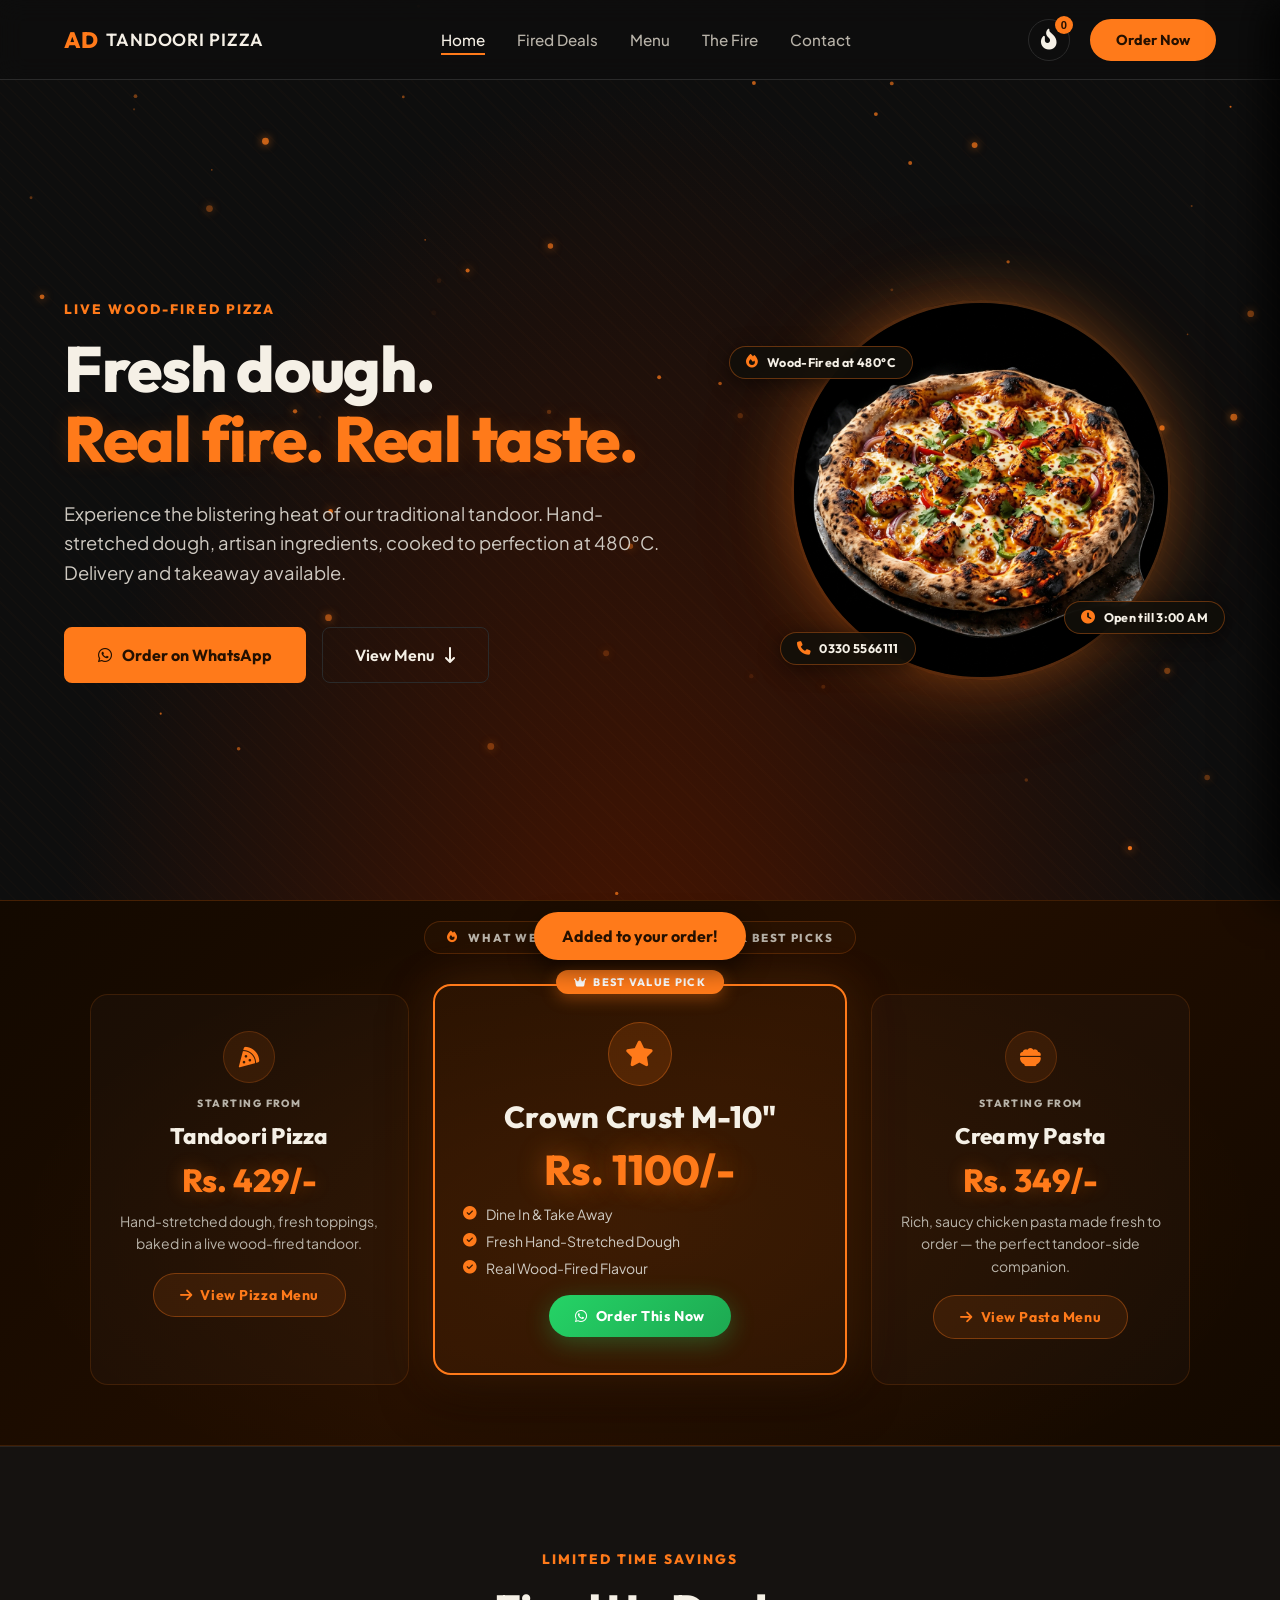
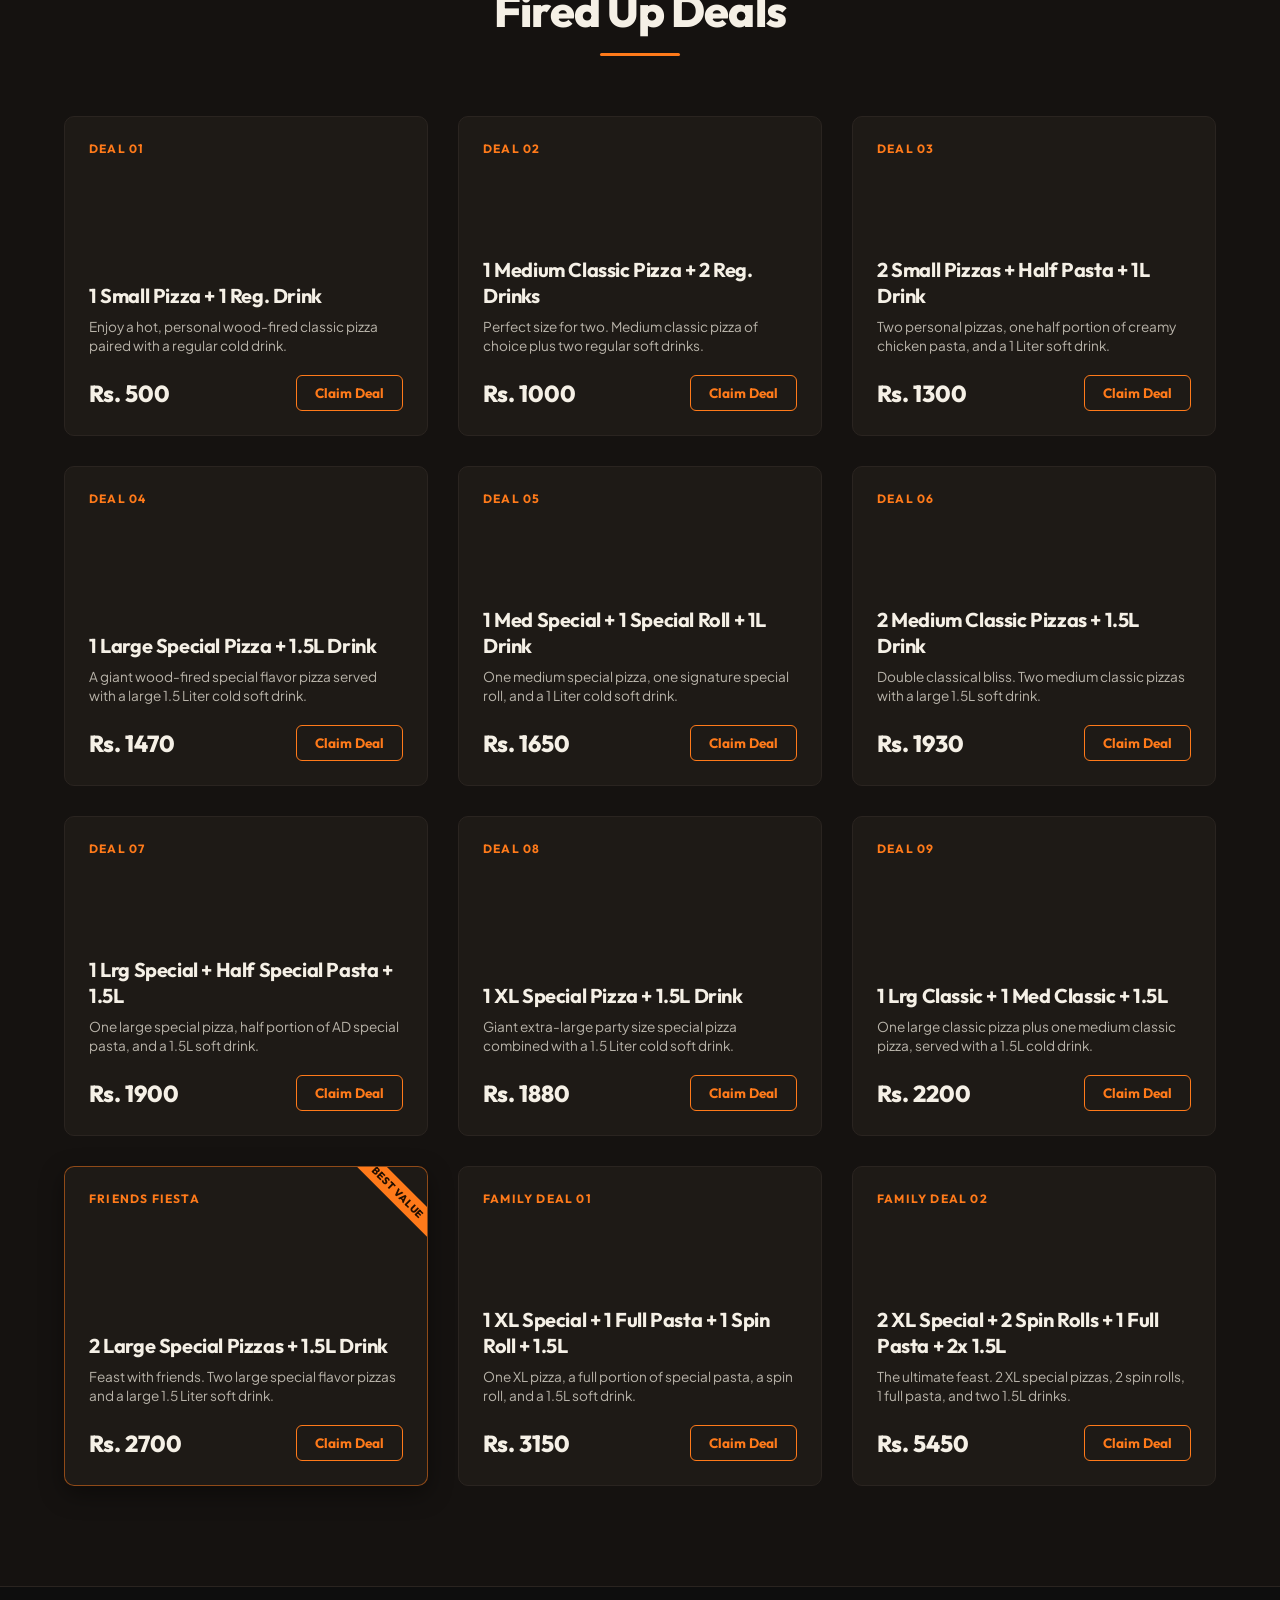
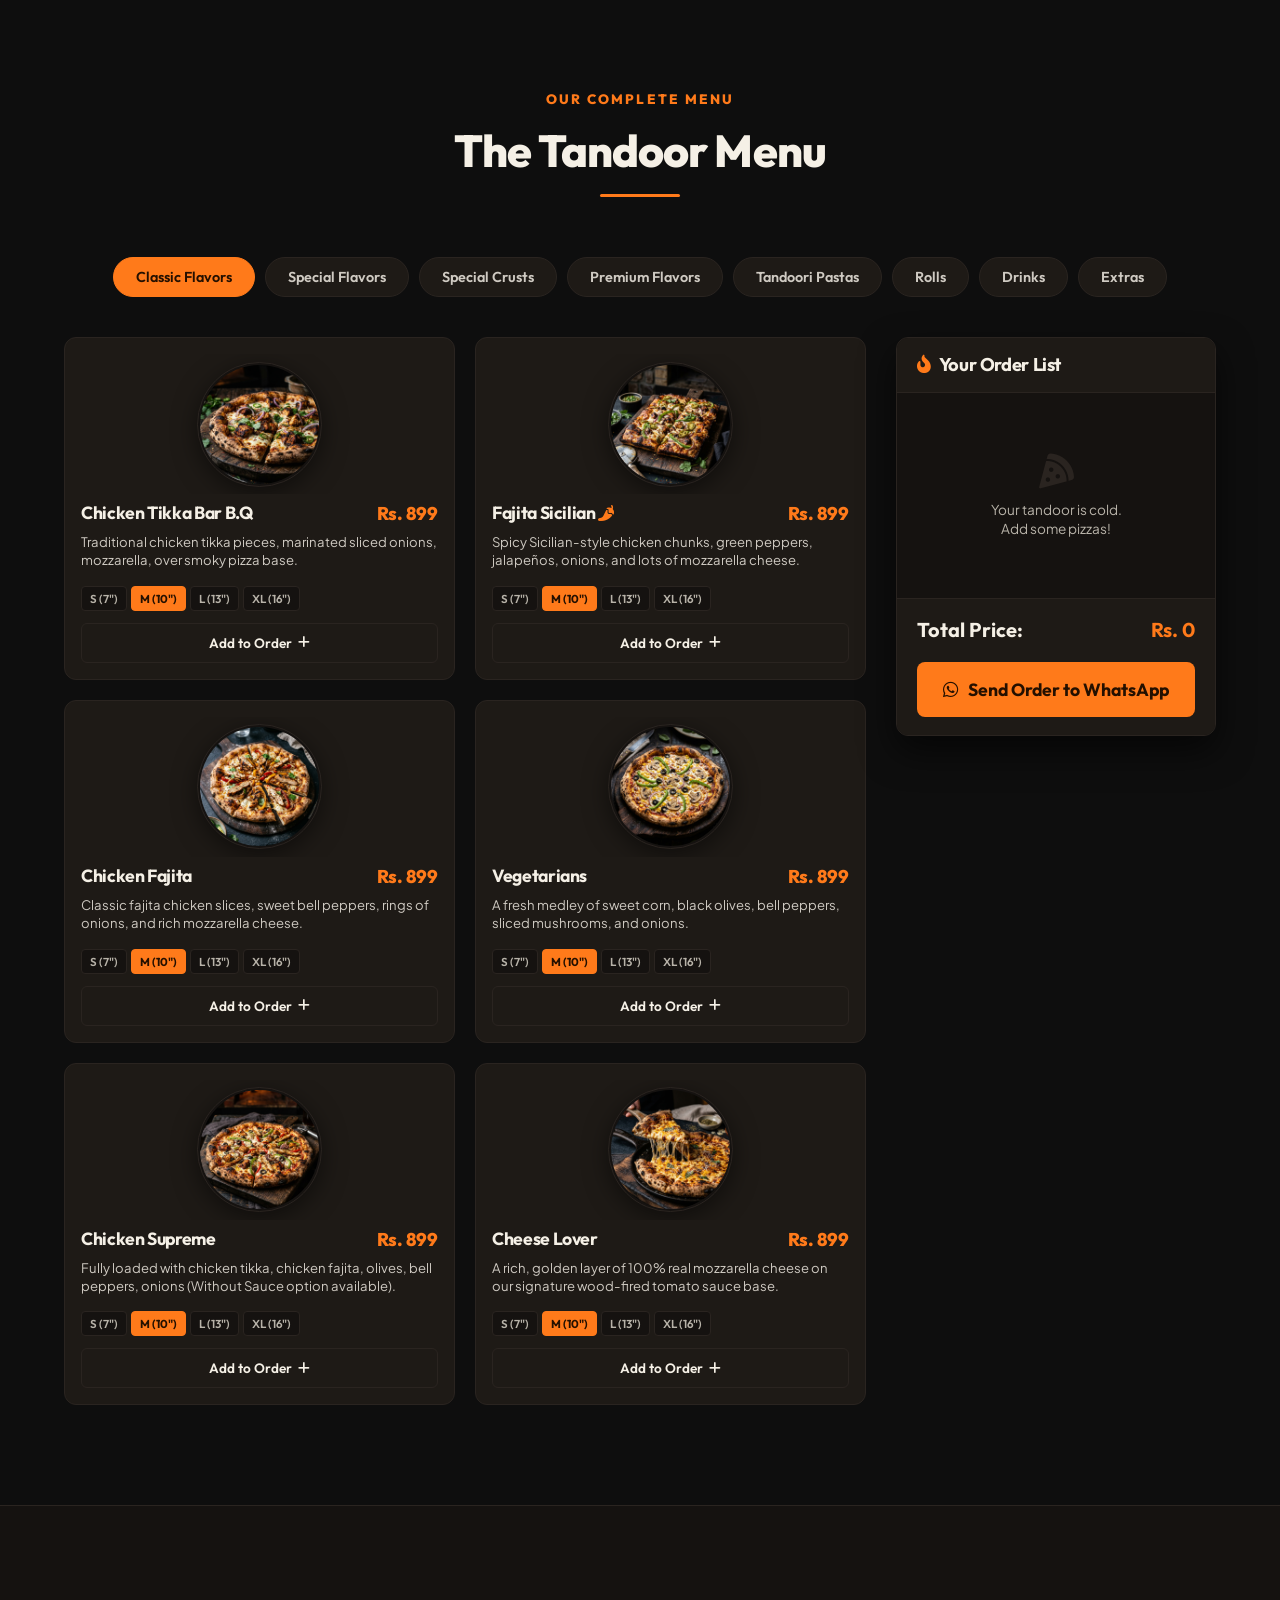
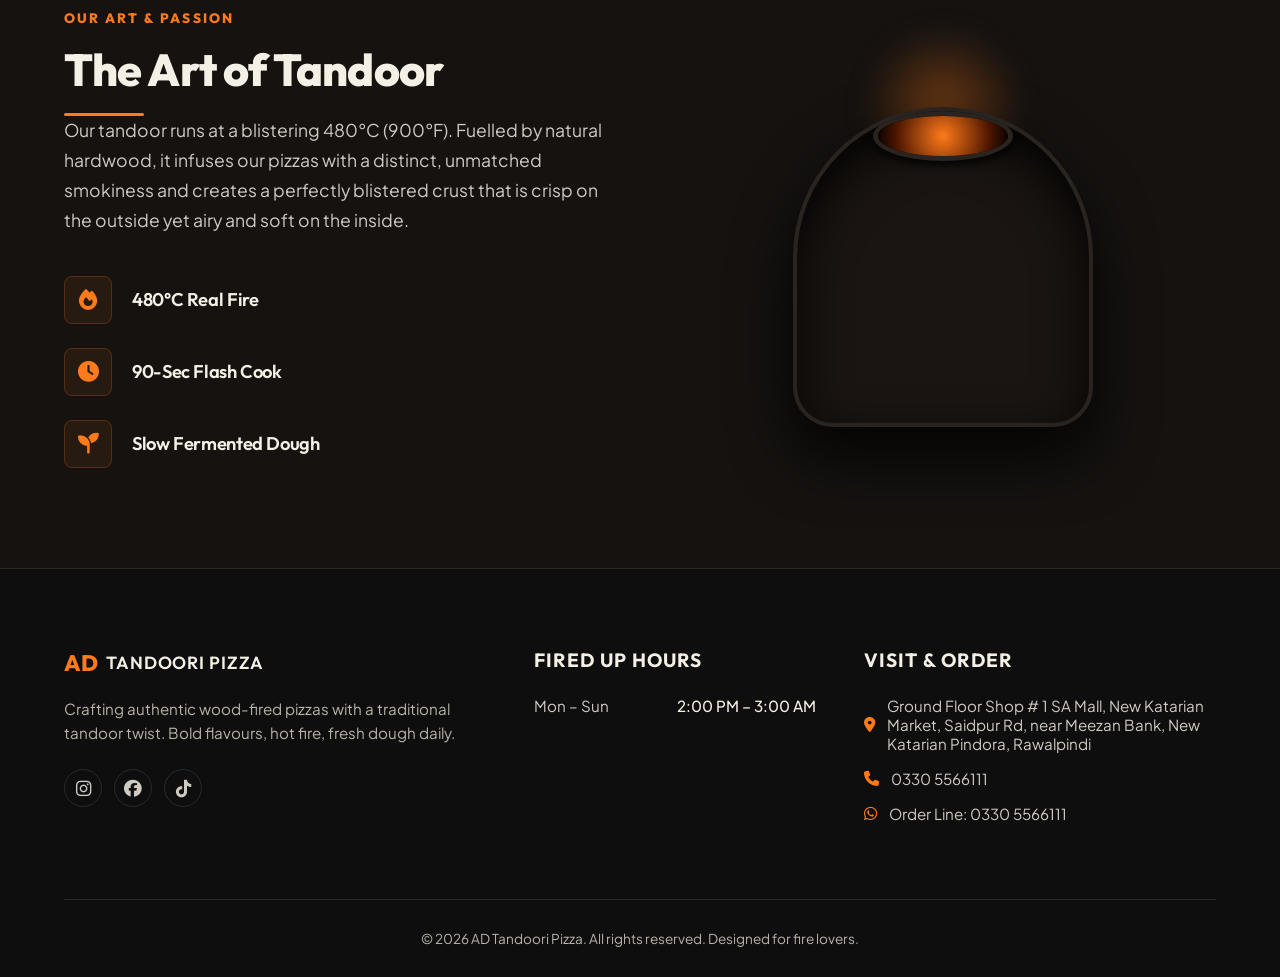
==== commit 2412d81f: "Redesign hero, add price spotlight banner, fix contact details and timings" ====
--- a/index.html
+++ b/index.html
@@ -100,49 +100,75 @@
 
       <div class="hero-visual">
         <div class="fire-glow-ring"></div>
-        
-        <!-- Interactive Brand & Delivery Board -->
-        <div class="hero-brand-board">
-          <div class="board-header">
-            <span class="board-badge"><i class="fa-solid fa-circle-check"></i> DINE IN & TAKE AWAY</span>
-            <span class="board-badge open-status"><i class="fa-solid fa-fire"></i> NOW OPEN</span>
-          </div>
-          <div class="board-body">
-            <div class="board-logo">AD TANDOORI PIZZA</div>
-            <div class="board-divider"></div>
-            
-            <div class="board-info-grid">
-              <div class="info-item">
-                <span class="info-label">PIZZA STARTING FROM</span>
-                <span class="info-value">Rs. 429/-</span>
-              </div>
-              <div class="info-item">
-                <span class="info-label">PASTA STARTING FROM</span>
-                <span class="info-value">Rs. 349/-</span>
-              </div>
-            </div>
-            
-            <div class="board-promo-tag">
-              <span class="promo-label">CROWN CRUST M-10"</span>
-              <span class="promo-value">Rs. 1100/-</span>
-            </div>
-            
-            <div class="board-divider"></div>
-            
-            <div class="board-delivery">
-              <div class="delivery-title">FOR DELIVERY & ORDERS</div>
-              <a href="tel:03305566111" class="delivery-number">
-                <i class="fa-solid fa-phone-volume"></i> 0330-5566-111
-              </a>
-              <div class="delivery-time">
-                <i class="fa-regular fa-clock"></i> We are open: 2:00 PM to 2:00 AM
-              </div>
-            </div>
+        <!-- Clean Hero Pizza Showcase -->
+        <div class="hero-pizza-showcase">
+          <img src="pizza.png" alt="AD Tandoori Pizza" class="hero-pizza-img" />
+          <div class="hero-stat-chip chip-top-left">
+            <i class="fa-solid fa-fire"></i>
+            <span>Wood-Fired at 480°C</span>
+          </div>
+          <div class="hero-stat-chip chip-bottom-right">
+            <i class="fa-solid fa-clock"></i>
+            <span>Open till 3:00 AM</span>
+          </div>
+          <div class="hero-stat-chip chip-bottom-left">
+            <i class="fa-solid fa-phone"></i>
+            <span>0330 5566111</span>
           </div>
         </div>
       </div>
     </div>
   </section>
+
+  <!-- Price Spotlight Banner -->
+  <div class="best-value-banner">
+    <div class="bvb-header-label">
+      <span><i class="fa-solid fa-fire"></i> WHAT WE OFFER — STARTING PRICES &amp; BEST PICKS</span>
+    </div>
+    <div class="bvb-cards-row">
+
+      <!-- Pizza Starting From -->
+      <div class="bvb-card bvb-card-side">
+        <div class="bvb-card-icon"><i class="fa-solid fa-pizza-slice"></i></div>
+        <div class="bvb-card-eyebrow">STARTING FROM</div>
+        <div class="bvb-card-name">Tandoori Pizza</div>
+        <div class="bvb-card-price">Rs. 429/-</div>
+        <p class="bvb-card-desc">Hand-stretched dough, fresh toppings, baked in a live wood-fired tandoor.</p>
+        <a href="#menu" onclick="event.preventDefault(); document.getElementById('menu').scrollIntoView({behavior:'smooth'}); setTimeout(()=>{ document.querySelector('.tab-btn[data-category=\'classic-pizza\']').click(); }, 400);" class="bvb-card-cta bvb-card-cta--orange">
+          <i class="fa-solid fa-arrow-right"></i> View Pizza Menu
+        </a>
+      </div>
+
+      <!-- Crown Crust — Featured Center -->
+      <div class="bvb-card bvb-card-featured">
+        <div class="bvb-featured-badge"><i class="fa-solid fa-crown"></i> BEST VALUE PICK</div>
+        <div class="bvb-card-icon bvb-card-icon--large"><i class="fa-solid fa-star"></i></div>
+        <div class="bvb-card-name bvb-card-name--large">Crown Crust M-10"</div>
+        <div class="bvb-card-price bvb-card-price--large">Rs. 1100/-</div>
+        <div class="bvb-perks">
+          <div class="bvb-perk"><i class="fa-solid fa-check-circle"></i> Dine In &amp; Take Away</div>
+          <div class="bvb-perk"><i class="fa-solid fa-check-circle"></i> Fresh Hand-Stretched Dough</div>
+          <div class="bvb-perk"><i class="fa-solid fa-check-circle"></i> Real Wood-Fired Flavour</div>
+        </div>
+        <a href="https://wa.me/923305566111?text=Hi!%20I%20would%20like%20to%20order%20a%20Crown%20Crust%20M-10%20Pizza!" target="_blank" class="bvb-card-cta bvb-card-cta--whatsapp">
+          <i class="fa-brands fa-whatsapp"></i> Order This Now
+        </a>
+      </div>
+
+      <!-- Pasta Starting From -->
+      <div class="bvb-card bvb-card-side">
+        <div class="bvb-card-icon"><i class="fa-solid fa-bowl-food"></i></div>
+        <div class="bvb-card-eyebrow">STARTING FROM</div>
+        <div class="bvb-card-name">Creamy Pasta</div>
+        <div class="bvb-card-price">Rs. 349/-</div>
+        <p class="bvb-card-desc">Rich, saucy chicken pasta made fresh to order — the perfect tandoor-side companion.</p>
+        <a href="#menu" onclick="event.preventDefault(); document.getElementById('menu').scrollIntoView({behavior:'smooth'}); setTimeout(()=>{ document.querySelector('.tab-btn[data-category=\'pasta\']').click(); }, 400);" class="bvb-card-cta bvb-card-cta--orange">
+          <i class="fa-solid fa-arrow-right"></i> View Pasta Menu
+        </a>
+      </div>
+
+    </div>
+  </div>
 
   <!-- Hot Deals Section -->
   <section class="deals-section" id="deals">
@@ -1148,15 +1174,15 @@
         <div class="footer-hours">
           <h4>Fired Up Hours</h4>
           <ul>
-            <li><span>Mon - Sun</span> <span>2:00 PM - 2:00 AM</span></li>
+            <li><span>Mon – Sun</span> <span>2:00 PM – 3:00 AM</span></li>
           </ul>
         </div>
 
         <div class="footer-contact">
           <h4>Visit & Order</h4>
-          <p><i class="fa-solid fa-location-dot"></i> Main Tandoor Highway, AD District</p>
-          <p><i class="fa-solid fa-phone"></i> 0330-5566-111</p>
-          <p><i class="fa-brands fa-whatsapp"></i> Order Line: 0330-5566-111</p>
+          <p><i class="fa-solid fa-location-dot"></i> Ground Floor Shop # 1 SA Mall, New Katarian Market, Saidpur Rd, near Meezan Bank, New Katarian Pindora, Rawalpindi</p>
+          <p><i class="fa-solid fa-phone"></i> 0330 5566111</p>
+          <p><i class="fa-brands fa-whatsapp"></i> Order Line: 0330 5566111</p>
         </div>
       </div>
       
--- a/style.css
+++ b/style.css
@@ -480,6 +480,325 @@
   animation: pulseGlow 4s infinite ease-in-out;
 }
 
+/* ── Hero Pizza Showcase ── */
+.hero-pizza-showcase {
+  position: relative;
+  width: 420px;
+  max-width: 100%;
+  z-index: 3;
+  display: flex;
+  align-items: center;
+  justify-content: center;
+}
+
+.hero-pizza-img {
+  width: 100%;
+  max-width: 380px;
+  border-radius: 50%;
+  object-fit: cover;
+  aspect-ratio: 1;
+  box-shadow: 0 0 60px rgba(255, 122, 26, 0.35), 0 0 120px rgba(255, 122, 26, 0.1);
+  border: 3px solid rgba(255, 122, 26, 0.25);
+  animation: floatingBoard 6s infinite ease-in-out;
+}
+
+.hero-stat-chip {
+  position: absolute;
+  display: flex;
+  align-items: center;
+  gap: 8px;
+  background: rgba(18, 15, 10, 0.88);
+  border: 1px solid rgba(255, 122, 26, 0.35);
+  backdrop-filter: blur(12px);
+  border-radius: 50px;
+  padding: 8px 16px;
+  font-family: var(--font-heading);
+  font-size: 0.78rem;
+  font-weight: 700;
+  color: var(--text-light);
+  letter-spacing: 0.03em;
+  box-shadow: 0 4px 20px rgba(0, 0, 0, 0.5);
+  white-space: nowrap;
+  z-index: 5;
+}
+
+.hero-stat-chip i {
+  color: var(--accent-orange);
+  font-size: 0.85rem;
+}
+
+.chip-top-left  { top: 12%;  left: -10%; }
+.chip-bottom-right { bottom: 12%; right: -8%; }
+.chip-bottom-left  { bottom: 4%;  left: 2%; }
+
+/* ── Price Spotlight Banner ── */
+.best-value-banner {
+  background: linear-gradient(135deg, #130900 0%, #220e00 50%, #130900 100%);
+  border-top: 1px solid rgba(255, 122, 26, 0.18);
+  border-bottom: 1px solid rgba(255, 122, 26, 0.18);
+  position: relative;
+  overflow: hidden;
+  padding: 20px 40px 60px;
+}
+
+.best-value-banner::before {
+  content: '';
+  position: absolute;
+  inset: 0;
+  background: radial-gradient(ellipse 70% 80% at 50% 60%, rgba(255, 122, 26, 0.07) 0%, transparent 70%);
+  pointer-events: none;
+}
+
+/* Top label strip */
+.bvb-header-label {
+  text-align: center;
+  margin-bottom: 40px;
+  position: relative;
+  z-index: 1;
+}
+
+.bvb-header-label span {
+  display: inline-flex;
+  align-items: center;
+  gap: 10px;
+  font-family: var(--font-heading);
+  font-size: 0.72rem;
+  font-weight: 800;
+  letter-spacing: 0.15em;
+  color: var(--text-muted-dark);
+  text-transform: uppercase;
+  border: 1px solid rgba(255, 122, 26, 0.2);
+  border-radius: 50px;
+  padding: 8px 22px;
+  background: rgba(255, 122, 26, 0.04);
+}
+
+.bvb-header-label span i {
+  color: var(--accent-orange);
+}
+
+/* Cards row */
+.bvb-cards-row {
+  display: grid;
+  grid-template-columns: 1fr 1.3fr 1fr;
+  gap: 24px;
+  max-width: 1100px;
+  margin: 0 auto;
+  align-items: stretch;
+  position: relative;
+  z-index: 1;
+}
+
+/* Base card */
+.bvb-card {
+  display: flex;
+  flex-direction: column;
+  align-items: center;
+  text-align: center;
+  border-radius: 18px;
+  padding: 36px 28px;
+  gap: 14px;
+  position: relative;
+  transition: transform 0.3s ease, box-shadow 0.3s ease;
+}
+
+/* Side cards */
+.bvb-card-side {
+  background: rgba(255, 255, 255, 0.02);
+  border: 1px solid rgba(255, 122, 26, 0.15);
+}
+
+.bvb-card-side:hover {
+  transform: translateY(-6px);
+  box-shadow: 0 16px 40px rgba(0, 0, 0, 0.4);
+  border-color: rgba(255, 122, 26, 0.35);
+}
+
+/* Featured center card */
+.bvb-card-featured {
+  background: rgba(255, 122, 26, 0.06);
+  border: 2px solid var(--accent-orange);
+  box-shadow: 0 0 50px rgba(255, 122, 26, 0.18), 0 20px 50px rgba(0, 0, 0, 0.5);
+  transform: translateY(-10px);
+}
+
+.bvb-card-featured:hover {
+  transform: translateY(-16px);
+  box-shadow: 0 0 70px rgba(255, 122, 26, 0.28), 0 24px 60px rgba(0, 0, 0, 0.5);
+}
+
+/* Featured badge */
+.bvb-featured-badge {
+  position: absolute;
+  top: -16px;
+  left: 50%;
+  transform: translateX(-50%);
+  background: var(--accent-orange);
+  color: #fff;
+  font-family: var(--font-heading);
+  font-size: 0.68rem;
+  font-weight: 800;
+  letter-spacing: 0.12em;
+  padding: 5px 18px;
+  border-radius: 50px;
+  white-space: nowrap;
+  display: inline-flex;
+  align-items: center;
+  gap: 6px;
+  box-shadow: 0 4px 16px rgba(255, 122, 26, 0.4);
+}
+
+/* Card icon */
+.bvb-card-icon {
+  width: 52px;
+  height: 52px;
+  border-radius: 50%;
+  background: rgba(255, 122, 26, 0.1);
+  border: 1px solid rgba(255, 122, 26, 0.2);
+  display: flex;
+  align-items: center;
+  justify-content: center;
+  font-size: 1.3rem;
+  color: var(--accent-orange);
+}
+
+.bvb-card-icon--large {
+  width: 64px;
+  height: 64px;
+  font-size: 1.6rem;
+  background: rgba(255, 122, 26, 0.15);
+  border-color: rgba(255, 122, 26, 0.35);
+}
+
+/* Eyebrow label */
+.bvb-card-eyebrow {
+  font-family: var(--font-heading);
+  font-size: 0.65rem;
+  font-weight: 800;
+  letter-spacing: 0.14em;
+  color: var(--text-muted-dark);
+  text-transform: uppercase;
+}
+
+/* Card name */
+.bvb-card-name {
+  font-family: var(--font-heading);
+  font-size: 1.4rem;
+  font-weight: 800;
+  color: var(--text-light);
+  line-height: 1.15;
+  letter-spacing: 0.01em;
+}
+
+.bvb-card-name--large {
+  font-size: 1.9rem;
+}
+
+/* Card price */
+.bvb-card-price {
+  font-family: var(--font-heading);
+  font-size: 2rem;
+  font-weight: 800;
+  color: var(--accent-orange);
+  text-shadow: 0 0 18px rgba(255, 122, 26, 0.3);
+  line-height: 1;
+}
+
+.bvb-card-price--large {
+  font-size: 2.6rem;
+  text-shadow: 0 0 28px rgba(255, 122, 26, 0.45);
+  animation: signFlicker 3s infinite alternate ease-in-out;
+}
+
+/* Card description */
+.bvb-card-desc {
+  font-family: var(--font-body);
+  font-size: 0.875rem;
+  color: var(--text-muted-dark);
+  line-height: 1.6;
+  margin: 0;
+}
+
+/* Perks list (for featured card) */
+.bvb-perks {
+  display: flex;
+  flex-direction: column;
+  gap: 9px;
+  width: 100%;
+  text-align: left;
+}
+
+.bvb-perk {
+  display: flex;
+  align-items: center;
+  gap: 9px;
+  font-family: var(--font-body);
+  font-size: 0.875rem;
+  color: var(--text-muted);
+}
+
+.bvb-perk i {
+  color: var(--accent-orange);
+  font-size: 0.85rem;
+  flex-shrink: 0;
+}
+
+/* CTA buttons */
+.bvb-card-cta {
+  display: inline-flex;
+  align-items: center;
+  gap: 8px;
+  font-family: var(--font-heading);
+  font-size: 0.88rem;
+  font-weight: 700;
+  padding: 12px 26px;
+  border-radius: 50px;
+  text-decoration: none;
+  letter-spacing: 0.04em;
+  transition: var(--transition-smooth);
+  margin-top: 4px;
+}
+
+.bvb-card-cta--orange {
+  background: rgba(255, 122, 26, 0.1);
+  border: 1px solid rgba(255, 122, 26, 0.35);
+  color: var(--accent-orange);
+}
+
+.bvb-card-cta--orange:hover {
+  background: var(--accent-orange);
+  color: #fff;
+  transform: translateY(-2px);
+  box-shadow: 0 8px 24px rgba(255, 122, 26, 0.35);
+}
+
+.bvb-card-cta--whatsapp {
+  background: linear-gradient(135deg, #25d366, #1da851);
+  color: #fff;
+  box-shadow: 0 6px 24px rgba(37, 211, 102, 0.3);
+}
+
+.bvb-card-cta--whatsapp:hover {
+  transform: translateY(-3px);
+  box-shadow: 0 12px 32px rgba(37, 211, 102, 0.45);
+}
+
+/* Responsive */
+@media (max-width: 900px) {
+  .best-value-banner { padding: 20px 20px 50px; }
+  .bvb-cards-row {
+    grid-template-columns: 1fr;
+    max-width: 420px;
+  }
+  .bvb-card-featured {
+    transform: none;
+    order: -1;
+  }
+  .bvb-card-featured:hover { transform: translateY(-6px); }
+}
+
+
+
 /* Interactive Brand Board in Hero */
 .hero-brand-board {
   position: relative;
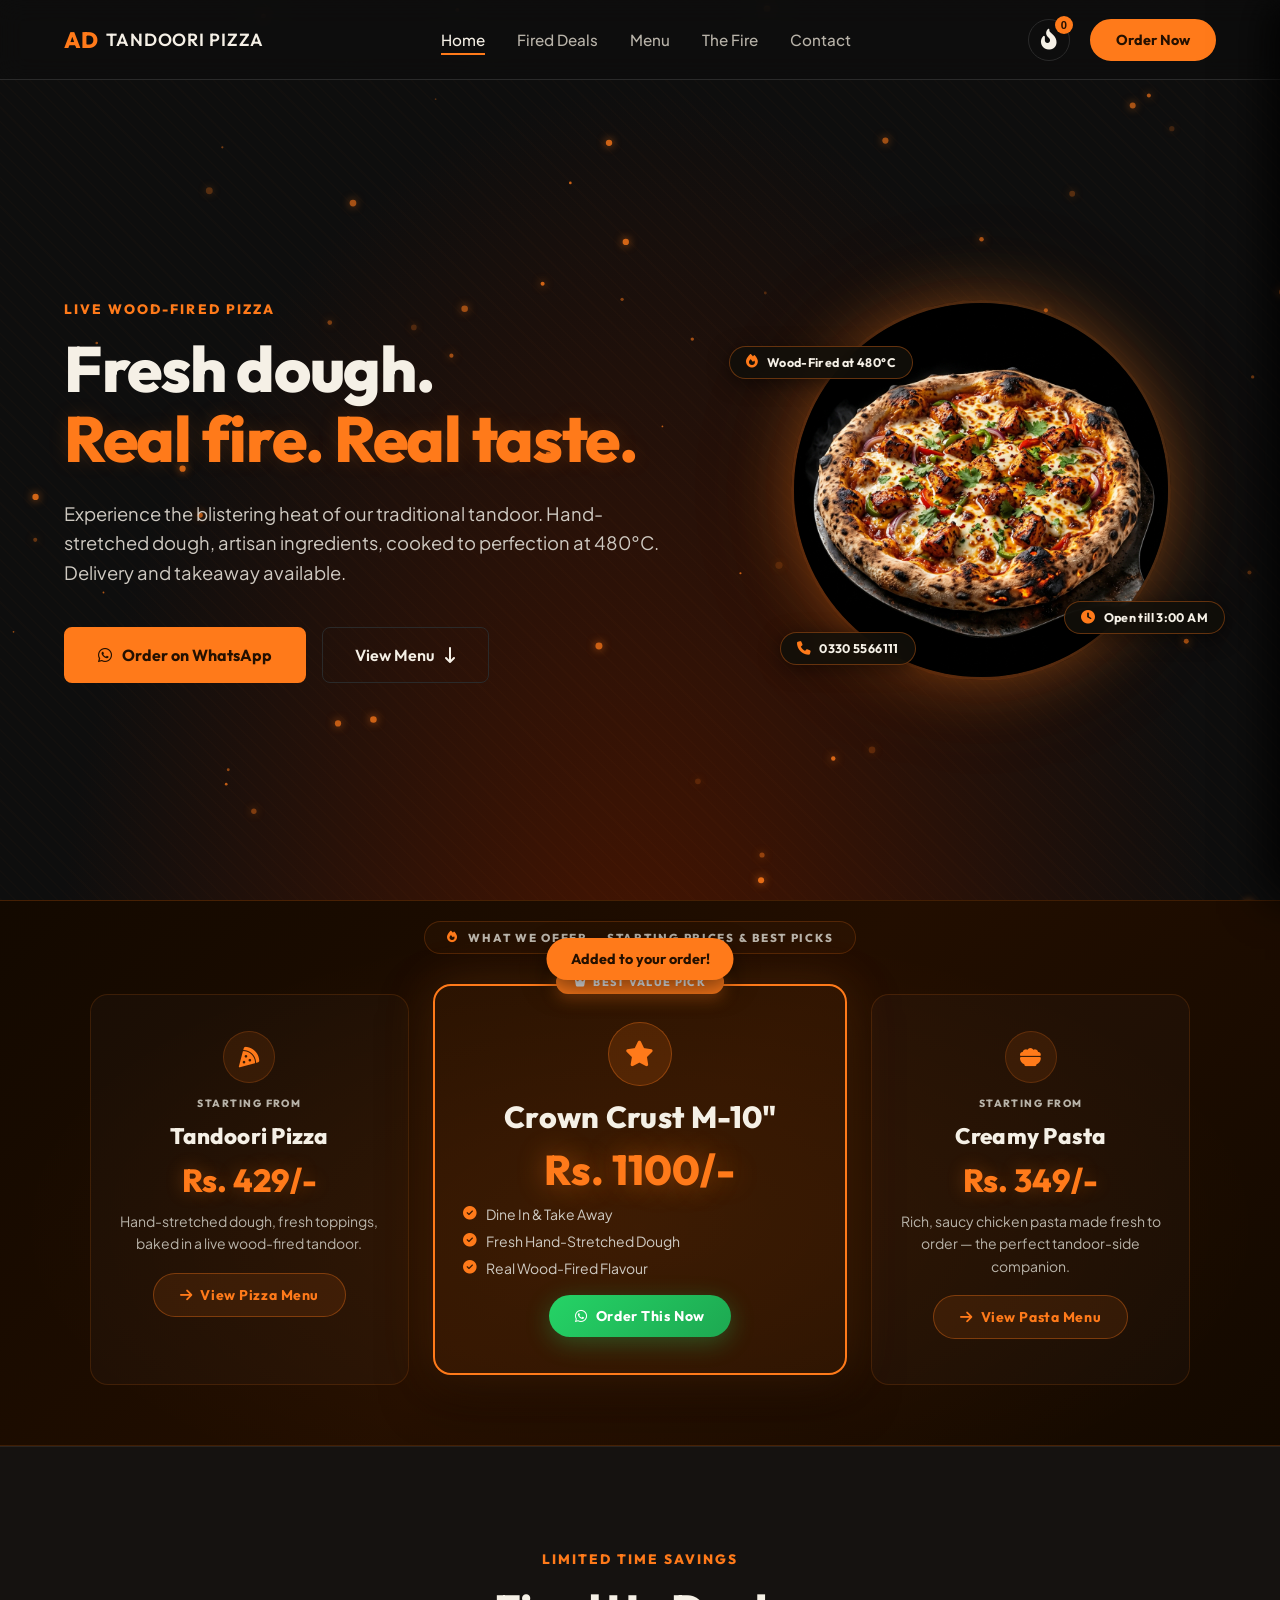
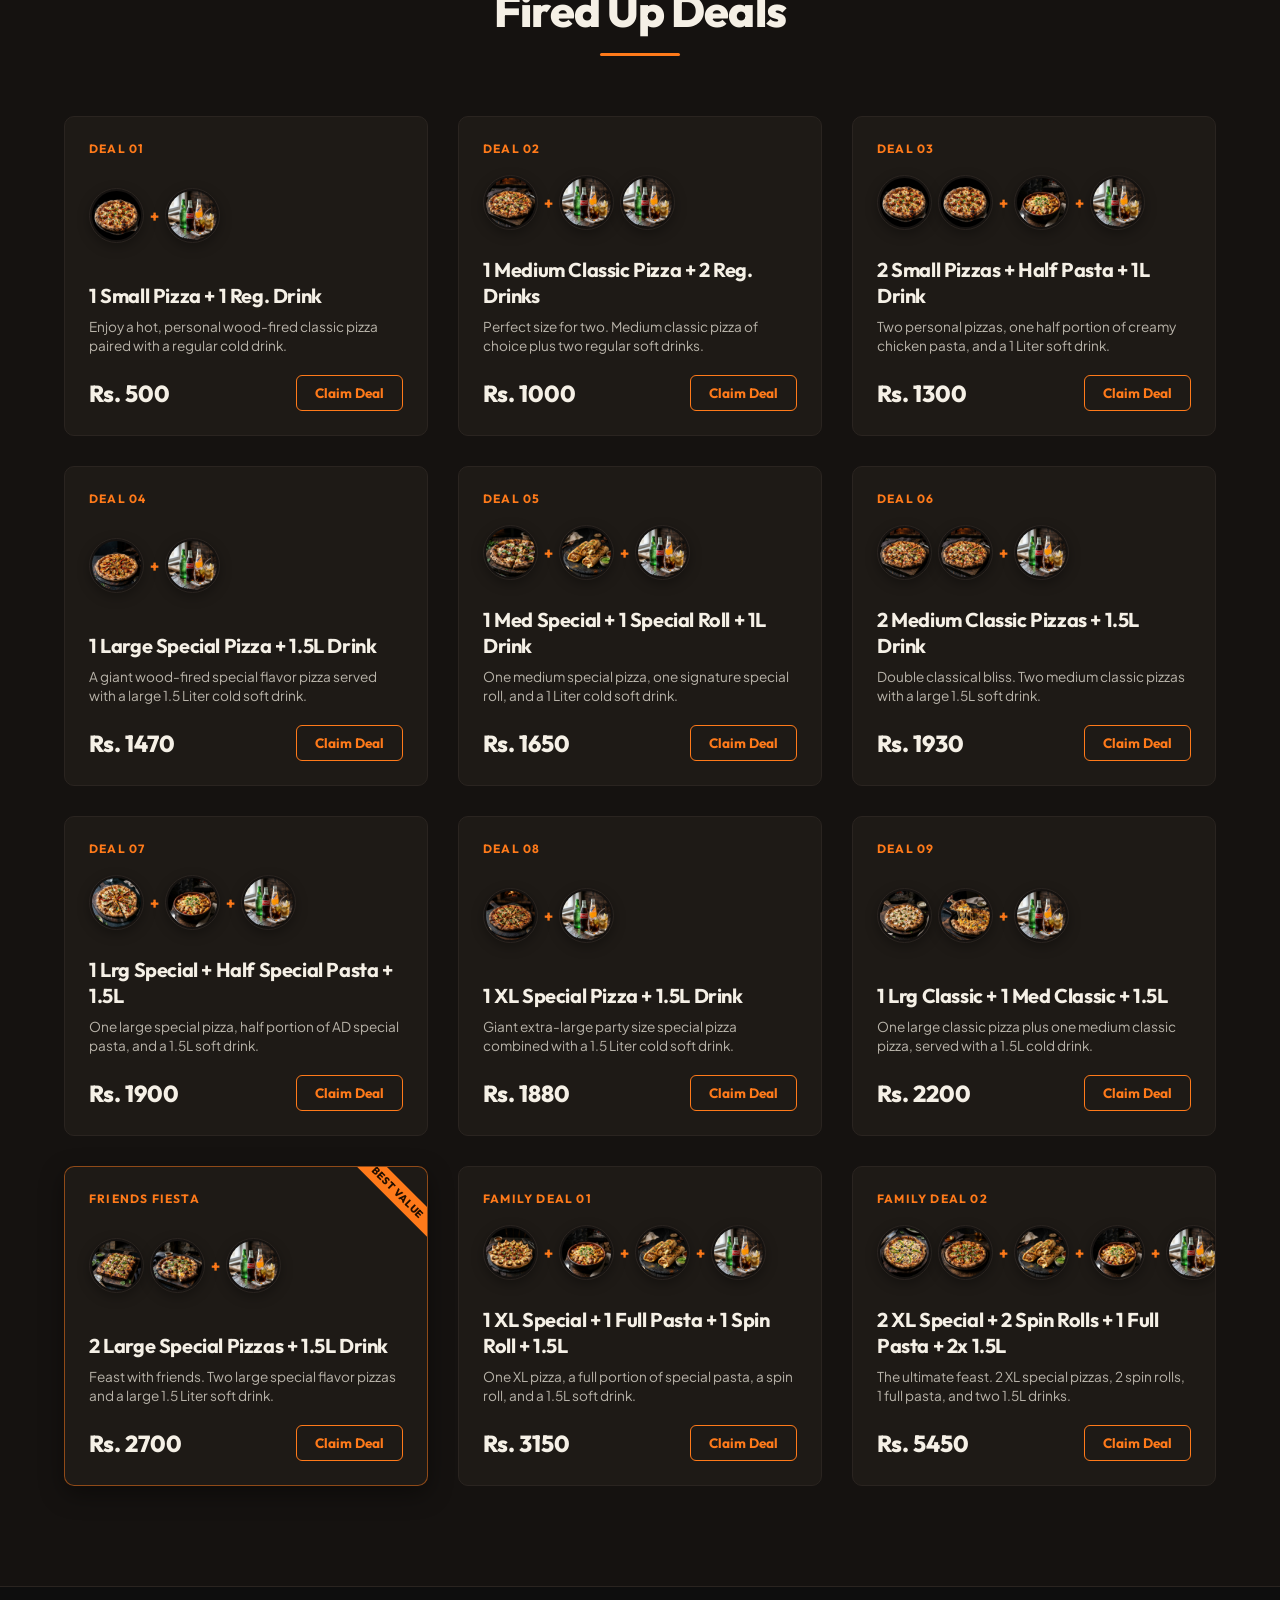
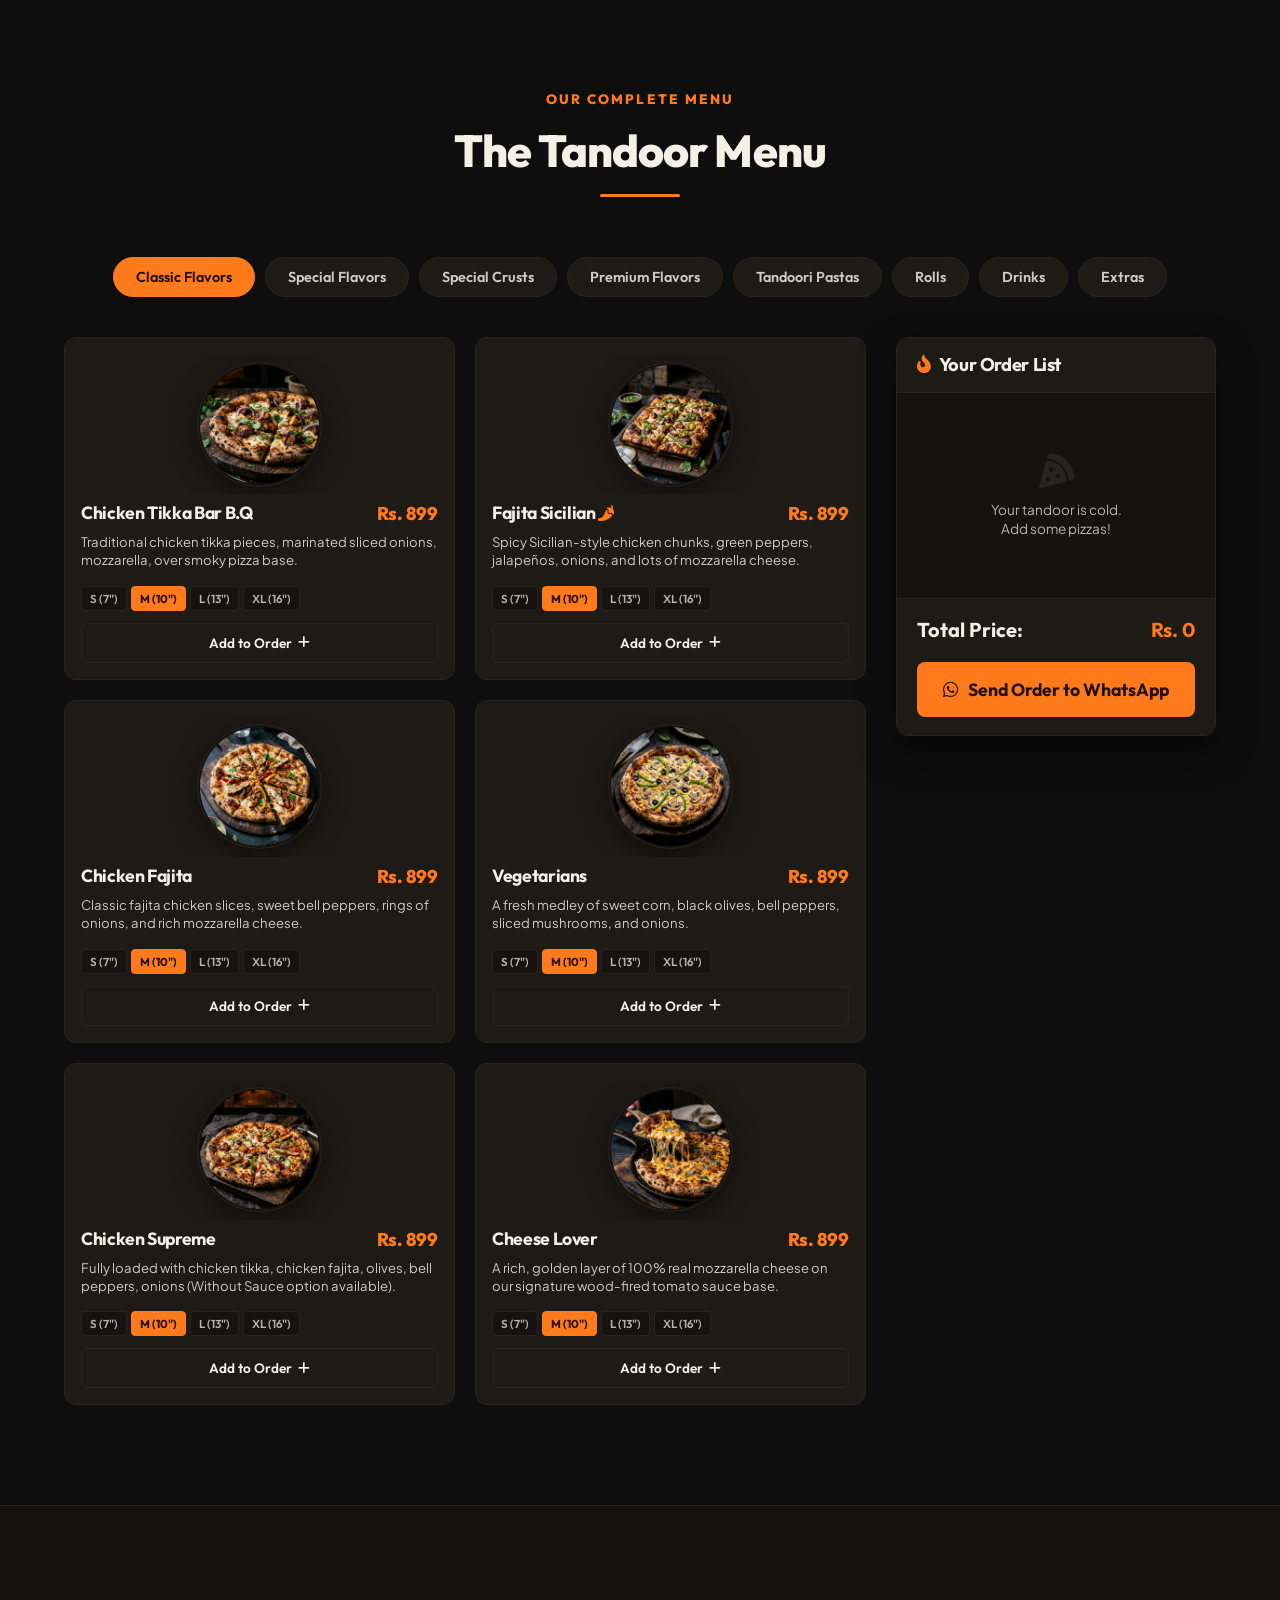
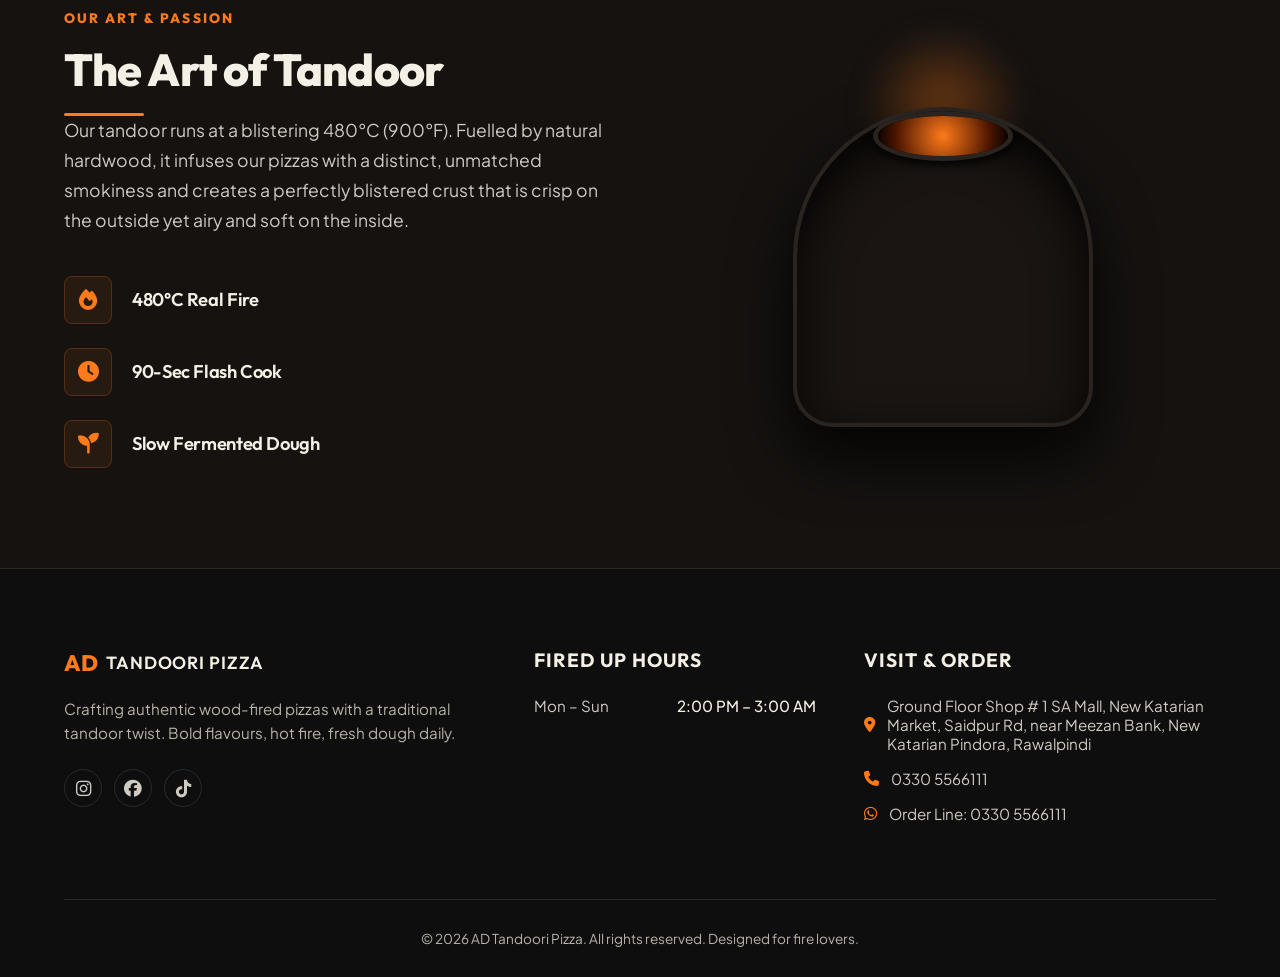
==== commit df6547a6: "Add mini-image previews to all deal cards and remove duplicate deal HTML" ====
--- a/index.html
+++ b/index.html
@@ -183,6 +183,11 @@
         <!-- Deal 1 -->
         <div class="deal-card">
           <div class="deal-badge">Deal 01</div>
+          <div class="deal-images">
+            <img src="pizza.png" class="deal-mini-img" alt="Small Pizza">
+            <span class="plus-sign">+</span>
+            <img src="drinks.png" class="deal-mini-img" alt="Drink">
+          </div>
           <div class="deal-content">
             <h3 class="deal-title">1 Small Pizza + 1 Reg. Drink</h3>
             <p class="deal-desc">Enjoy a hot, personal wood-fired classic pizza paired with a regular cold drink.</p>
@@ -198,6 +203,12 @@
         <!-- Deal 2 -->
         <div class="deal-card">
           <div class="deal-badge">Deal 02</div>
+          <div class="deal-images">
+            <img src="supreme.png" class="deal-mini-img" alt="Medium Classic Pizza">
+            <span class="plus-sign">+</span>
+            <img src="drinks.png" class="deal-mini-img" alt="Drink">
+            <img src="drinks.png" class="deal-mini-img" alt="Drink">
+          </div>
           <div class="deal-content">
             <h3 class="deal-title">1 Medium Classic Pizza + 2 Reg. Drinks</h3>
             <p class="deal-desc">Perfect size for two. Medium classic pizza of choice plus two regular soft drinks.</p>
@@ -213,6 +224,14 @@
         <!-- Deal 3 -->
         <div class="deal-card">
           <div class="deal-badge">Deal 03</div>
+          <div class="deal-images">
+            <img src="pizza.png" class="deal-mini-img" alt="Small Pizza">
+            <img src="pizza.png" class="deal-mini-img" alt="Small Pizza">
+            <span class="plus-sign">+</span>
+            <img src="pasta.png" class="deal-mini-img" alt="Pasta">
+            <span class="plus-sign">+</span>
+            <img src="drinks.png" class="deal-mini-img" alt="Drink">
+          </div>
           <div class="deal-content">
             <h3 class="deal-title">2 Small Pizzas + Half Pasta + 1L Drink</h3>
             <p class="deal-desc">Two personal pizzas, one half portion of creamy chicken pasta, and a 1 Liter soft drink.</p>
@@ -228,6 +247,11 @@
         <!-- Deal 4 -->
         <div class="deal-card">
           <div class="deal-badge">Deal 04</div>
+          <div class="deal-images">
+            <img src="ad_special.png" class="deal-mini-img" alt="Large Special Pizza">
+            <span class="plus-sign">+</span>
+            <img src="drinks.png" class="deal-mini-img" alt="1.5L Drink">
+          </div>
           <div class="deal-content">
             <h3 class="deal-title">1 Large Special Pizza + 1.5L Drink</h3>
             <p class="deal-desc">A giant wood-fired special flavor pizza served with a large 1.5 Liter cold soft drink.</p>
@@ -243,6 +267,13 @@
         <!-- Deal 5 -->
         <div class="deal-card">
           <div class="deal-badge">Deal 05</div>
+          <div class="deal-images">
+            <img src="tikka.png" class="deal-mini-img" alt="Med Special Pizza">
+            <span class="plus-sign">+</span>
+            <img src="roll.png" class="deal-mini-img" alt="Special Roll">
+            <span class="plus-sign">+</span>
+            <img src="drinks.png" class="deal-mini-img" alt="Drink">
+          </div>
           <div class="deal-content">
             <h3 class="deal-title">1 Med Special + 1 Special Roll + 1L Drink</h3>
             <p class="deal-desc">One medium special pizza, one signature special roll, and a 1 Liter cold soft drink.</p>
@@ -258,6 +289,12 @@
         <!-- Deal 6 -->
         <div class="deal-card">
           <div class="deal-badge">Deal 06</div>
+          <div class="deal-images">
+            <img src="supreme.png" class="deal-mini-img" alt="Medium Classic Pizza">
+            <img src="supreme.png" class="deal-mini-img" alt="Medium Classic Pizza">
+            <span class="plus-sign">+</span>
+            <img src="drinks.png" class="deal-mini-img" alt="1.5L Drink">
+          </div>
           <div class="deal-content">
             <h3 class="deal-title">2 Medium Classic Pizzas + 1.5L Drink</h3>
             <p class="deal-desc">Double classical bliss. Two medium classic pizzas with a large 1.5L soft drink.</p>
@@ -273,6 +310,13 @@
         <!-- Deal 7 -->
         <div class="deal-card">
           <div class="deal-badge">Deal 07</div>
+          <div class="deal-images">
+            <img src="fajita.png" class="deal-mini-img" alt="Large Special Pizza">
+            <span class="plus-sign">+</span>
+            <img src="pasta.png" class="deal-mini-img" alt="Pasta">
+            <span class="plus-sign">+</span>
+            <img src="drinks.png" class="deal-mini-img" alt="1.5L Drink">
+          </div>
           <div class="deal-content">
             <h3 class="deal-title">1 Lrg Special + Half Special Pasta + 1.5L</h3>
             <p class="deal-desc">One large special pizza, half portion of AD special pasta, and a 1.5L soft drink.</p>
@@ -288,6 +332,11 @@
         <!-- Deal 8 -->
         <div class="deal-card">
           <div class="deal-badge">Deal 08</div>
+          <div class="deal-images">
+            <img src="extreme.png" class="deal-mini-img" alt="XL Special Pizza">
+            <span class="plus-sign">+</span>
+            <img src="drinks.png" class="deal-mini-img" alt="1.5L Drink">
+          </div>
           <div class="deal-content">
             <h3 class="deal-title">1 XL Special Pizza + 1.5L Drink</h3>
             <p class="deal-desc">Giant extra-large party size special pizza combined with a 1.5 Liter cold soft drink.</p>
@@ -303,6 +352,12 @@
         <!-- Deal 9 -->
         <div class="deal-card">
           <div class="deal-badge">Deal 09</div>
+          <div class="deal-images">
+            <img src="malai.png" class="deal-mini-img" alt="Large Classic Pizza">
+            <img src="cheese.png" class="deal-mini-img" alt="Medium Classic Pizza">
+            <span class="plus-sign">+</span>
+            <img src="drinks.png" class="deal-mini-img" alt="1.5L Drink">
+          </div>
           <div class="deal-content">
             <h3 class="deal-title">1 Lrg Classic + 1 Med Classic + 1.5L</h3>
             <p class="deal-desc">One large classic pizza plus one medium classic pizza, served with a 1.5L cold drink.</p>
@@ -318,6 +373,12 @@
         <!-- Friends Fiesta -->
         <div class="deal-card featured">
           <div class="deal-badge">Friends Fiesta</div>
+          <div class="deal-images">
+            <img src="sicilian.png" class="deal-mini-img" alt="Large Special Pizza">
+            <img src="behari.png" class="deal-mini-img" alt="Large Special Pizza">
+            <span class="plus-sign">+</span>
+            <img src="drinks.png" class="deal-mini-img" alt="1.5L Drink">
+          </div>
           <div class="deal-content">
             <h3 class="deal-title">2 Large Special Pizzas + 1.5L Drink</h3>
             <p class="deal-desc">Feast with friends. Two large special flavor pizzas and a large 1.5 Liter soft drink.</p>
@@ -333,6 +394,15 @@
         <!-- Family Deal 1 -->
         <div class="deal-card">
           <div class="deal-badge">Family Deal 01</div>
+          <div class="deal-images">
+            <img src="crown.png" class="deal-mini-img" alt="XL Special Pizza">
+            <span class="plus-sign">+</span>
+            <img src="pasta.png" class="deal-mini-img" alt="Full Pasta">
+            <span class="plus-sign">+</span>
+            <img src="roll.png" class="deal-mini-img" alt="Spin Roll">
+            <span class="plus-sign">+</span>
+            <img src="drinks.png" class="deal-mini-img" alt="1.5L Drink">
+          </div>
           <div class="deal-content">
             <h3 class="deal-title">1 XL Special + 1 Full Pasta + 1 Spin Roll + 1.5L</h3>
             <p class="deal-desc">One XL pizza, a full portion of special pasta, a spin roll, and a 1.5L soft drink.</p>
@@ -348,6 +418,16 @@
         <!-- Family Deal 2 -->
         <div class="deal-card">
           <div class="deal-badge">Family Deal 02</div>
+          <div class="deal-images">
+            <img src="vegetarians.png" class="deal-mini-img" alt="XL Special Pizza">
+            <img src="tandoori.png" class="deal-mini-img" alt="XL Special Pizza">
+            <span class="plus-sign">+</span>
+            <img src="roll.png" class="deal-mini-img" alt="Roll">
+            <span class="plus-sign">+</span>
+            <img src="pasta.png" class="deal-mini-img" alt="Pasta">
+            <span class="plus-sign">+</span>
+            <img src="drinks.png" class="deal-mini-img" alt="Drinks">
+          </div>
           <div class="deal-content">
             <h3 class="deal-title">2 XL Special + 2 Spin Rolls + 1 Full Pasta + 2x 1.5L</h3>
             <p class="deal-desc">The ultimate feast. 2 XL special pizzas, 2 spin rolls, 1 full pasta, and two 1.5L drinks.</p>
@@ -359,6 +439,9 @@
             </div>
           </div>
         </div>
+
+
+
       </div>
     </div>
   </section>
--- a/style.css
+++ b/style.css
@@ -34,6 +34,13 @@
   overflow-x: hidden;
 }
 
+/* Scroll lock when cart/drawer is open — fixes iOS Safari scroll-through */
+body.no-scroll {
+  overflow: hidden;
+  position: fixed;
+  width: 100%;
+}
+
 /* Custom Scrollbar */
 ::-webkit-scrollbar {
   width: 8px;
@@ -1616,9 +1623,11 @@
 }
 
 .cart-footer {
-  padding: 24px;
+  padding: 20px 24px;
+  padding-bottom: max(20px, env(safe-area-inset-bottom, 20px));
   border-top: 1px solid var(--border-secondary);
   background: var(--bg-primary);
+  flex-shrink: 0;
 }
 
 .cart-total-row {
@@ -1661,22 +1670,26 @@
 /* Toast Notifications */
 .toast {
   position: fixed;
-  bottom: -60px;
+  bottom: -80px;
   left: 50%;
   transform: translateX(-50%);
   background: var(--accent-orange);
   color: var(--text-on-orange);
-  padding: 14px 28px;
+  padding: 12px 24px;
   border-radius: 30px;
   font-family: var(--font-heading);
   font-weight: 700;
+  font-size: 0.9rem;
   box-shadow: 0 10px 25px rgba(0, 0, 0, 0.5);
   z-index: 3000;
   transition: bottom 0.4s cubic-bezier(0.175, 0.885, 0.32, 1.275);
+  white-space: nowrap;
+  max-width: 90vw;
+  text-align: center;
 }
 
 .toast.show {
-  bottom: 30px;
+  bottom: 100px;
 }
 
 /* Footer Section */
@@ -1815,94 +1828,231 @@
 }
 
 /* Responsive Breakpoints */
+/* ═══════════════════════════════════════
+   RESPONSIVE — TABLET  (≤ 991px)
+═══════════════════════════════════════ */
 @media (max-width: 991px) {
+  /* Hero */
   .hero-container {
     grid-template-columns: 1fr;
     text-align: center;
-    gap: 60px;
+    gap: 40px;
+    padding: 50px 20px 60px;
   }
-  
+
   .hero-content {
     max-width: 100%;
     display: flex;
     flex-direction: column;
     align-items: center;
   }
-  
-  .hero-headline {
-    font-size: 3.2rem;
+
+  .hero-headline { font-size: 3rem; }
+
+  .hero-ctas { justify-content: center; }
+
+  .hero-visual { min-height: 320px; }
+
+  .hero-pizza-showcase { width: 300px; }
+
+  .hero-pizza-img { max-width: 280px; }
+
+  /* Hide chips that overflow badly on tablet */
+  .chip-top-left  { left: 0; top: 5%; }
+  .chip-bottom-left { left: 0; bottom: 0; }
+  .chip-bottom-right { right: 0; bottom: 5%; }
+
+  /* Price spotlight banner */
+  .best-value-banner { padding: 20px 20px 50px; }
+  .bvb-cards-row {
+    grid-template-columns: 1fr 1.2fr 1fr;
+    gap: 16px;
   }
-  
-  .hero-ctas {
-    justify-content: center;
-  }
-  
+
+  /* Menu */
   .menu-layout-wrapper {
     flex-direction: column;
     gap: 40px;
   }
-  
-  .menu-sidebar {
-    display: none; /* Hide sticky sidebar on tablet/mobile and use drawer */
-  }
-
+  .menu-sidebar { display: none; }
+
+  /* Experience */
   .experience-grid {
     grid-template-columns: 1fr;
-    gap: 50px;
+    gap: 40px;
   }
-  
-  .footer-grid {
-    grid-template-columns: 1fr 1fr;
+
+  /* Footer */
+  .footer-grid { grid-template-columns: 1fr 1fr; }
+  .footer-brand { grid-column: span 2; }
+}
+
+/* ═══════════════════════════════════════
+   RESPONSIVE — MOBILE  (≤ 768px)
+═══════════════════════════════════════ */
+@media (max-width: 768px) {
+  /* ── Navbar ── */
+  .nav-links { display: none; }
+  .mobile-nav-toggle { display: block; }
+
+  /* Tighten nav container */
+  .nav-container { padding: 0 12px; }
+  .nav-actions { gap: 10px; }
+
+  /* Shrink logo */
+  .logo-accent { font-size: 1.05rem; }
+  .logo-text { font-size: 0.78rem; letter-spacing: 0.02em; }
+
+  /* Shrink Order Now pill */
+  .btn-pill-orange {
+    font-size: 0.72rem;
+    padding: 7px 14px;
+    border-radius: 20px;
   }
-  
-  .footer-brand {
-    grid-column: span 2;
+
+  /* Shrink cart icon */
+  .cart-trigger {
+    width: 36px;
+    height: 36px;
+    font-size: 1.05rem;
   }
-}
-
-@media (max-width: 768px) {
-  .nav-links {
-    display: none;
+
+  /* ── Hero ── */
+  .hero-headline { font-size: 2.2rem; }
+  .hero-subtext { font-size: 0.95rem; }
+
+  /* Constrain pizza image to screen */
+  .hero-visual { min-height: auto; }
+  .hero-pizza-showcase {
+    width: clamp(160px, 55vw, 240px);
+    margin: 0 auto;
   }
-  
-  .mobile-nav-toggle {
-    display: block;
+  .hero-pizza-img { width: 100%; max-width: 100%; }
+
+  /* Hide floating chips — prevent overflow */
+  .hero-stat-chip { display: none; }
+
+  /* Section headings */
+  .section-title { font-size: 2rem; }
+
+  /* Deals grid — 1 column on mobile */
+  .deals-grid { grid-template-columns: 1fr; }
+
+  /* Price spotlight cards — stack vertically */
+  .bvb-cards-row {
+    grid-template-columns: 1fr;
+    max-width: 420px;
+    margin: 0 auto;
   }
-  
-  .section-title {
-    font-size: 2.2rem;
+  .bvb-card-featured {
+    transform: none;
+    order: -1;
   }
-  
+  .bvb-card-featured:hover { transform: translateY(-4px); }
+
+  /* Menu tabs — scrollable row */
+  .menu-tabs {
+    display: flex;
+    flex-wrap: nowrap;
+    overflow-x: auto;
+    -webkit-overflow-scrolling: touch;
+    gap: 8px;
+    padding-bottom: 8px;
+    scrollbar-width: none;
+  }
+  .menu-tabs::-webkit-scrollbar { display: none; }
+  .tab-btn { white-space: nowrap; flex-shrink: 0; }
+
+  /* Menu grid — 1 column */
+  .menu-grid { grid-template-columns: 1fr !important; }
+
+  /* Cart drawer */
   .cart-drawer {
     width: 100%;
     right: -100%;
   }
-  
-  .cart-drawer.open {
-    transform: translateX(-100%);
-  }
-}
-
+  .cart-drawer.open { transform: translateX(-100%); }
+
+  /* Footer */
+  .footer-grid { grid-template-columns: 1fr 1fr; }
+  .footer-brand { grid-column: span 2; }
+}
+
+/* ═══════════════════════════════════════
+   RESPONSIVE — SMALL PHONE  (≤ 576px)
+═══════════════════════════════════════ */
 @media (max-width: 576px) {
-  .hero-headline {
-    font-size: 2.5rem;
-  }
-  
+  /* Hero */
+  .hero-container { padding: 40px 16px 50px; gap: 32px; }
+  .hero-headline { font-size: 2.1rem; }
+
+  .hero-pizza-showcase { width: 220px; }
+  .hero-pizza-img { max-width: 200px; }
+
+  /* Hide the bottom-left chip on very small screens to avoid overlap */
+  .chip-bottom-left { display: none; }
+
+  .chip-top-left { top: -2%; left: 50%; transform: translateX(-50%); }
+  .chip-bottom-right { bottom: -2%; right: 50%; transform: translateX(50%); }
+
   .hero-ctas {
     flex-direction: column;
     width: 100%;
   }
-  
   .hero-ctas a {
     width: 100%;
     justify-content: center;
   }
-  
-  .footer-grid {
-    grid-template-columns: 1fr;
+
+  /* Spotlight banner */
+  .bvb-header-label span {
+    font-size: 0.65rem;
+    padding: 6px 14px;
   }
-  
-  .footer-brand {
-    grid-column: span 1;
-  }
-}
+  .bvb-card { padding: 28px 20px; }
+  .bvb-card-price--large { font-size: 2.2rem; }
+  .bvb-card-name--large { font-size: 1.5rem; }
+
+  /* Deals */
+  .deal-card { padding: 20px; min-height: auto; }
+
+  /* Section spacing */
+  .section-header { margin-bottom: 40px; }
+  .deals-section { padding: 70px 0; }
+
+  /* Menu item cards */
+  .menu-item-card { padding: 16px; }
+
+  /* Footer */
+  .footer-grid { grid-template-columns: 1fr; }
+  .footer-brand { grid-column: span 1; }
+  .footer-contact p { font-size: 0.85rem; }
+}
+
+/* ═══════════════════════════════════════
+   RESPONSIVE — VERY SMALL  (≤ 400px)
+═══════════════════════════════════════ */
+@media (max-width: 400px) {
+  .hero-headline { font-size: 1.8rem; }
+  .hero-subtext { font-size: 0.9rem; }
+
+  .hero-pizza-showcase { width: 180px; }
+  .hero-pizza-img { max-width: 160px; }
+
+  .chip-top-left, .chip-bottom-right { display: none; }
+
+  .section-title { font-size: 1.7rem; }
+
+  .bvb-card-price { font-size: 1.6rem; }
+  .bvb-card-price--large { font-size: 1.9rem; }
+  .bvb-card-name { font-size: 1.2rem; }
+  .bvb-card-name--large { font-size: 1.3rem; }
+  .bvb-card-cta { font-size: 0.8rem; padding: 10px 18px; }
+
+  .nav-logo .logo-text { font-size: 0.9rem; }
+  .nav-logo .logo-accent { font-size: 1.1rem; }
+
+  .btn-solid-orange,
+  .btn-outline-white { font-size: 0.9rem; padding: 14px 20px; }
+}
+
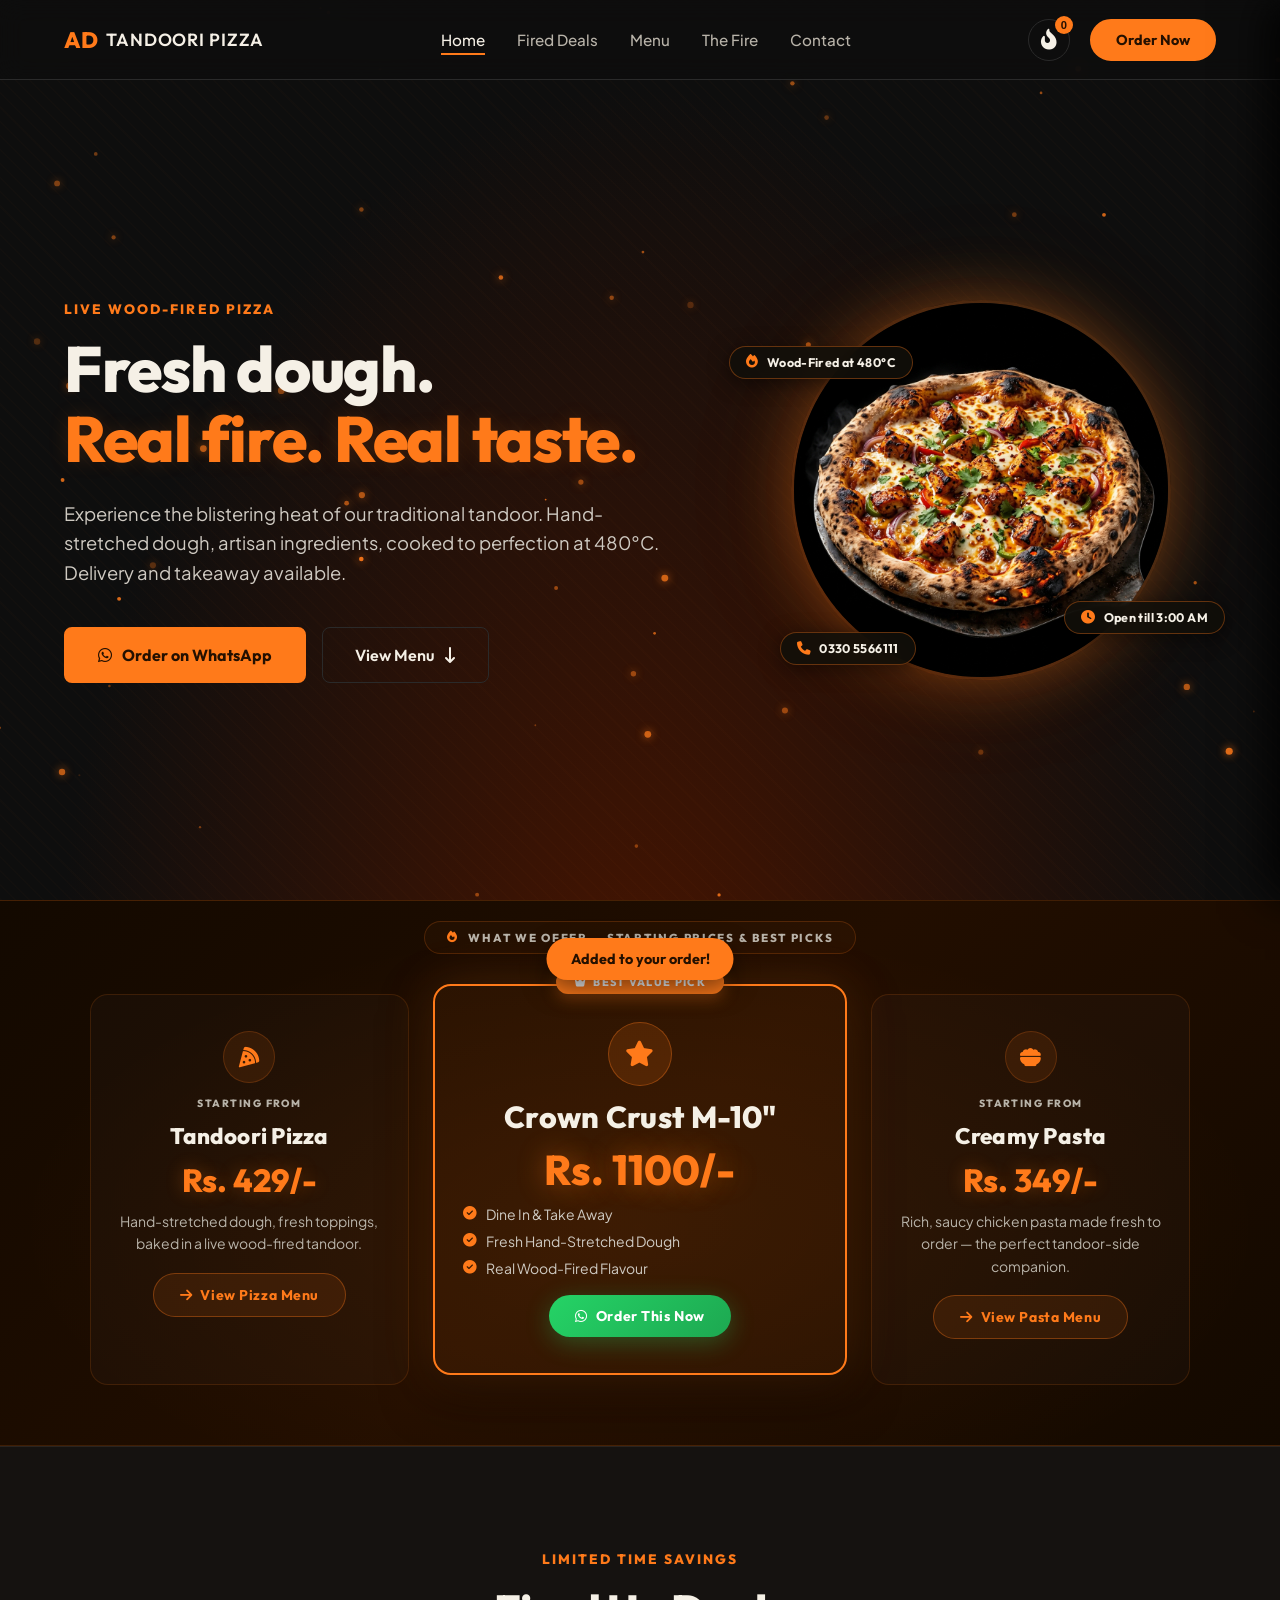
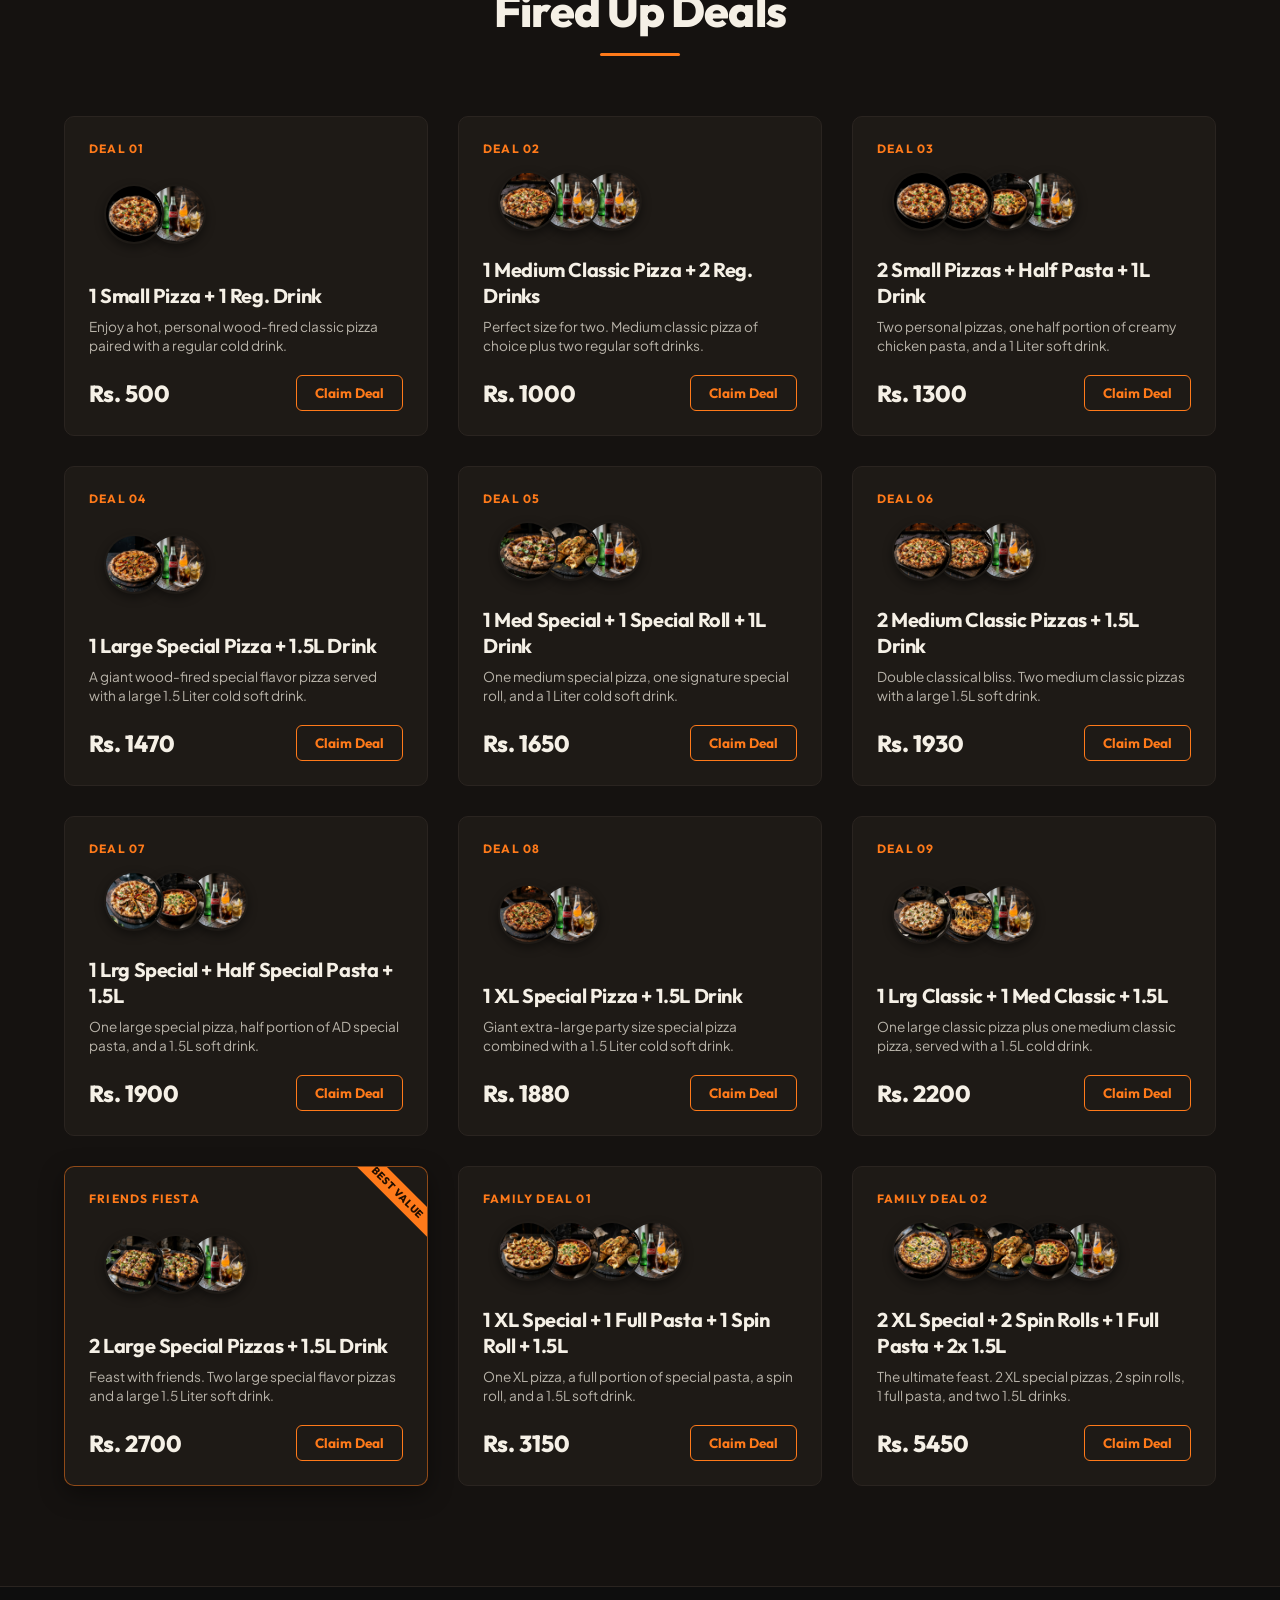
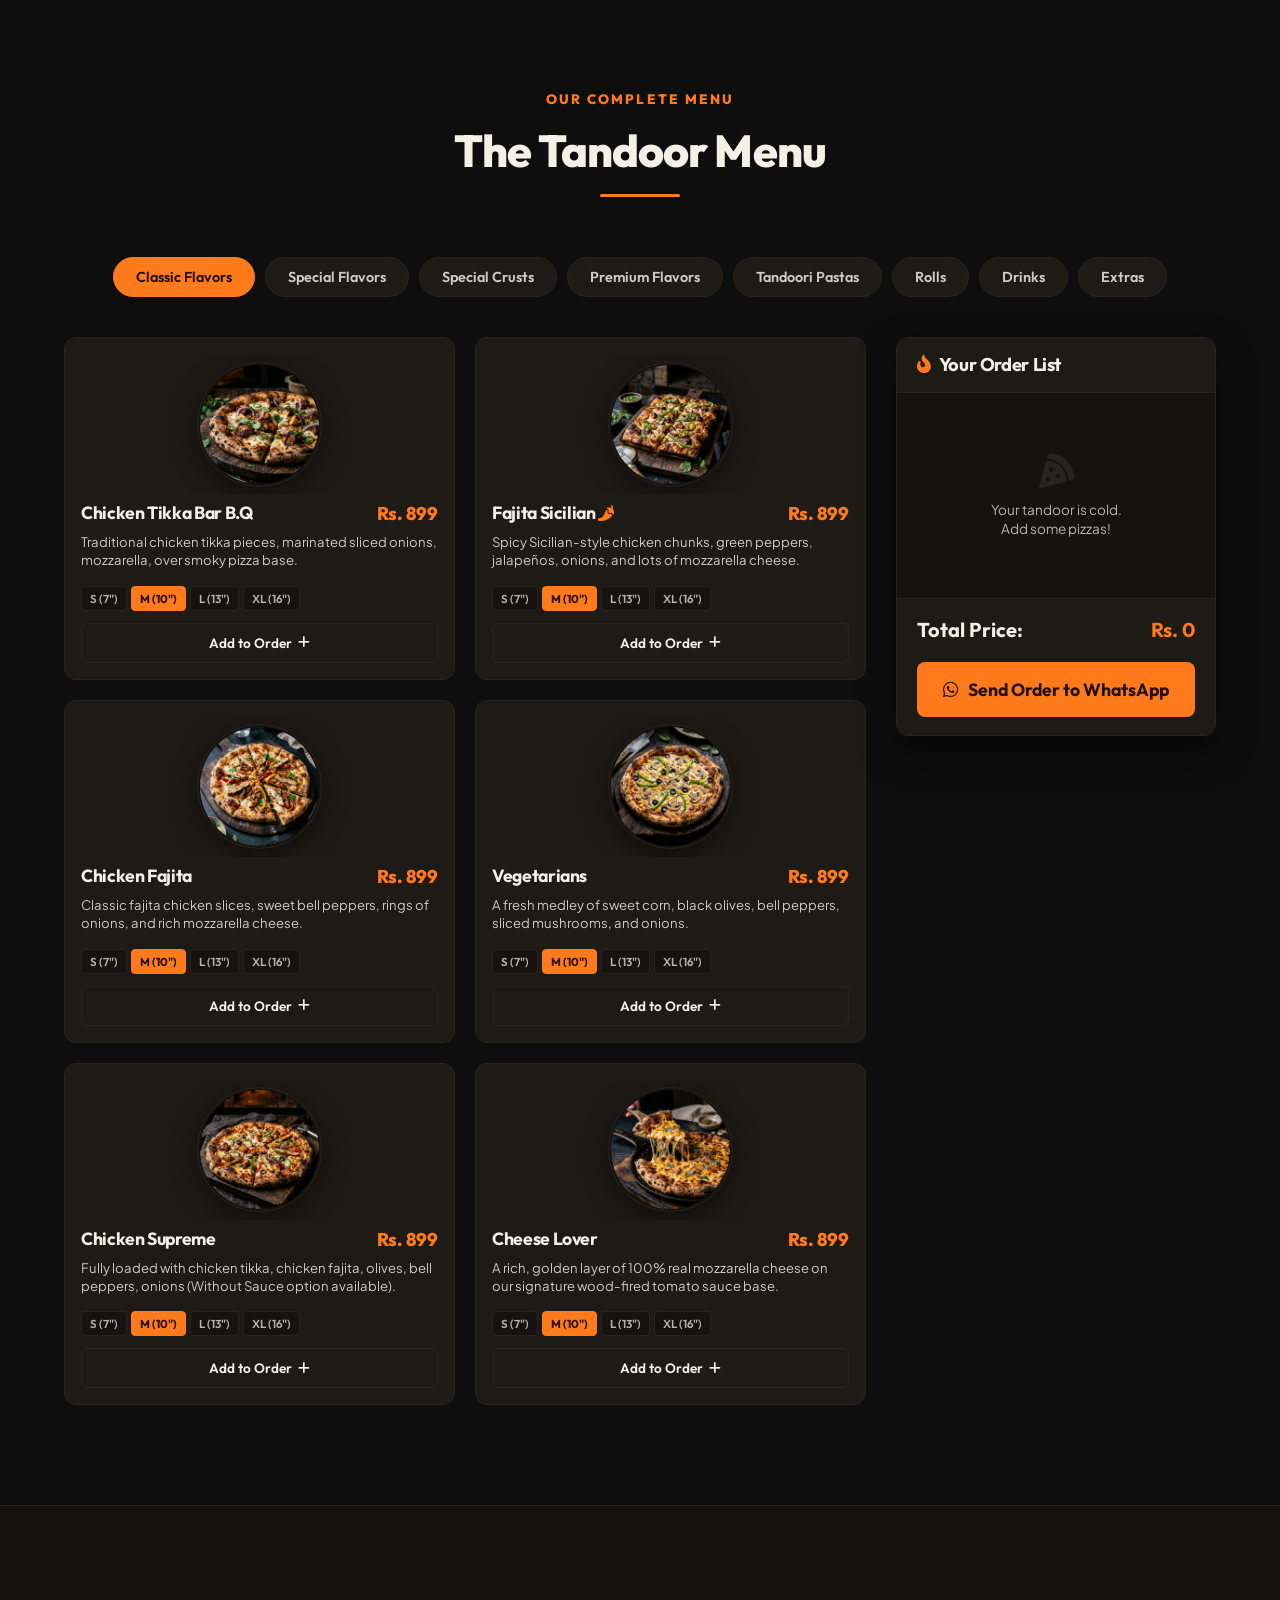
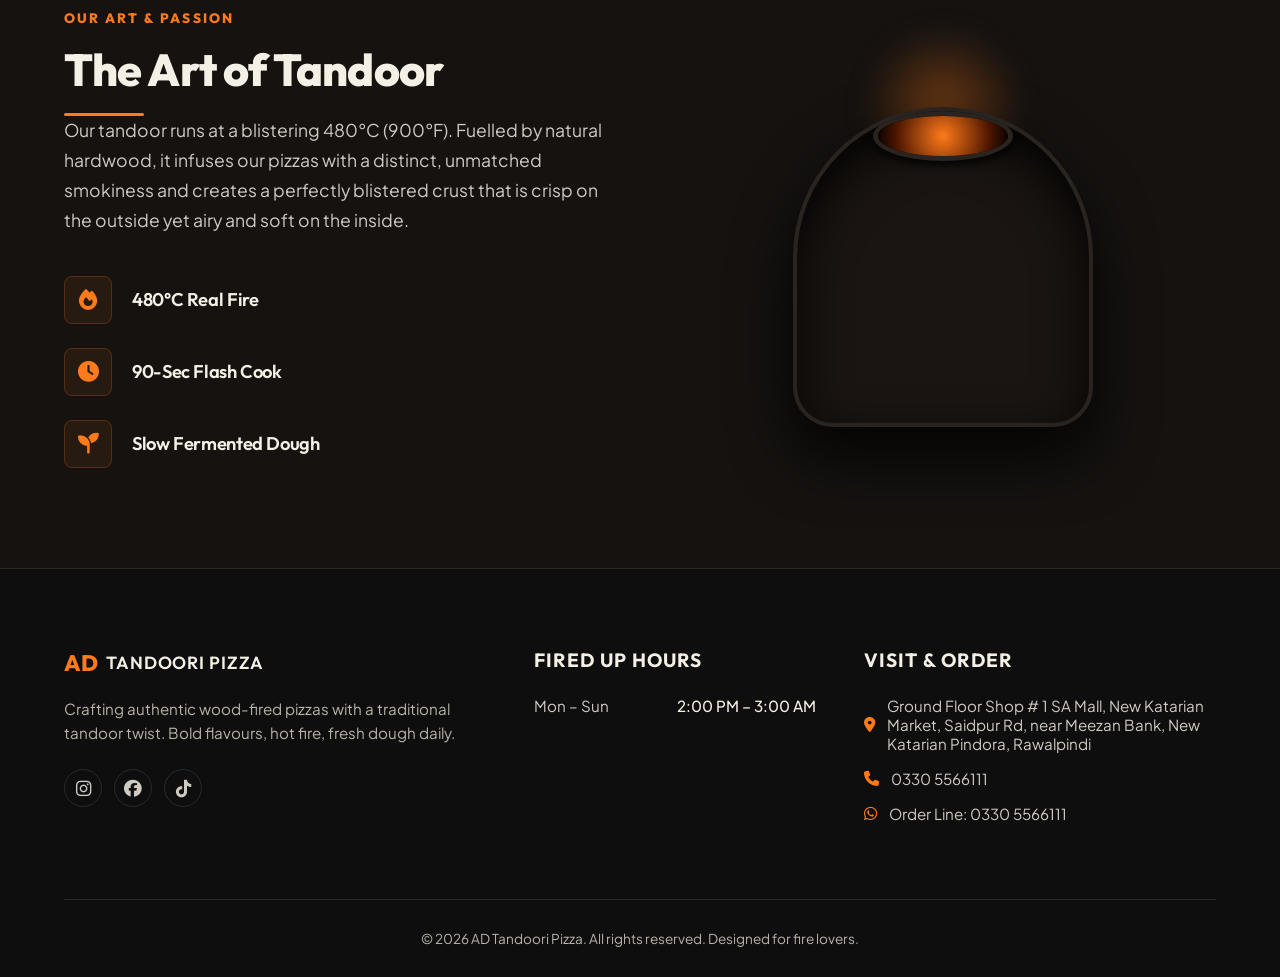
==== commit 12c11ed0: "Update deal cards to use unified overlapping collages like the flyer without plus signs" ====
--- a/index.html
+++ b/index.html
@@ -183,10 +183,9 @@
         <!-- Deal 1 -->
         <div class="deal-card">
           <div class="deal-badge">Deal 01</div>
-          <div class="deal-images">
-            <img src="pizza.png" class="deal-mini-img" alt="Small Pizza">
-            <span class="plus-sign">+</span>
-            <img src="drinks.png" class="deal-mini-img" alt="Drink">
+          <div class="deal-collage">
+            <img src="pizza.png" class="deal-collage-img" alt="Small Pizza">
+            <img src="drinks.png" class="deal-collage-img" alt="Drink">
           </div>
           <div class="deal-content">
             <h3 class="deal-title">1 Small Pizza + 1 Reg. Drink</h3>
@@ -203,11 +202,10 @@
         <!-- Deal 2 -->
         <div class="deal-card">
           <div class="deal-badge">Deal 02</div>
-          <div class="deal-images">
-            <img src="supreme.png" class="deal-mini-img" alt="Medium Classic Pizza">
-            <span class="plus-sign">+</span>
-            <img src="drinks.png" class="deal-mini-img" alt="Drink">
-            <img src="drinks.png" class="deal-mini-img" alt="Drink">
+          <div class="deal-collage">
+            <img src="supreme.png" class="deal-collage-img" alt="Medium Classic Pizza">
+            <img src="drinks.png" class="deal-collage-img" alt="Drink">
+            <img src="drinks.png" class="deal-collage-img" alt="Drink">
           </div>
           <div class="deal-content">
             <h3 class="deal-title">1 Medium Classic Pizza + 2 Reg. Drinks</h3>
@@ -224,13 +222,11 @@
         <!-- Deal 3 -->
         <div class="deal-card">
           <div class="deal-badge">Deal 03</div>
-          <div class="deal-images">
-            <img src="pizza.png" class="deal-mini-img" alt="Small Pizza">
-            <img src="pizza.png" class="deal-mini-img" alt="Small Pizza">
-            <span class="plus-sign">+</span>
-            <img src="pasta.png" class="deal-mini-img" alt="Pasta">
-            <span class="plus-sign">+</span>
-            <img src="drinks.png" class="deal-mini-img" alt="Drink">
+          <div class="deal-collage">
+            <img src="pizza.png" class="deal-collage-img" alt="Small Pizza">
+            <img src="pizza.png" class="deal-collage-img" alt="Small Pizza">
+            <img src="pasta.png" class="deal-collage-img" alt="Pasta">
+            <img src="drinks.png" class="deal-collage-img" alt="Drink">
           </div>
           <div class="deal-content">
             <h3 class="deal-title">2 Small Pizzas + Half Pasta + 1L Drink</h3>
@@ -247,10 +243,9 @@
         <!-- Deal 4 -->
         <div class="deal-card">
           <div class="deal-badge">Deal 04</div>
-          <div class="deal-images">
-            <img src="ad_special.png" class="deal-mini-img" alt="Large Special Pizza">
-            <span class="plus-sign">+</span>
-            <img src="drinks.png" class="deal-mini-img" alt="1.5L Drink">
+          <div class="deal-collage">
+            <img src="ad_special.png" class="deal-collage-img" alt="Large Special Pizza">
+            <img src="drinks.png" class="deal-collage-img" alt="1.5L Drink">
           </div>
           <div class="deal-content">
             <h3 class="deal-title">1 Large Special Pizza + 1.5L Drink</h3>
@@ -267,12 +262,10 @@
         <!-- Deal 5 -->
         <div class="deal-card">
           <div class="deal-badge">Deal 05</div>
-          <div class="deal-images">
-            <img src="tikka.png" class="deal-mini-img" alt="Med Special Pizza">
-            <span class="plus-sign">+</span>
-            <img src="roll.png" class="deal-mini-img" alt="Special Roll">
-            <span class="plus-sign">+</span>
-            <img src="drinks.png" class="deal-mini-img" alt="Drink">
+          <div class="deal-collage">
+            <img src="tikka.png" class="deal-collage-img" alt="Med Special Pizza">
+            <img src="roll.png" class="deal-collage-img" alt="Special Roll">
+            <img src="drinks.png" class="deal-collage-img" alt="Drink">
           </div>
           <div class="deal-content">
             <h3 class="deal-title">1 Med Special + 1 Special Roll + 1L Drink</h3>
@@ -289,11 +282,10 @@
         <!-- Deal 6 -->
         <div class="deal-card">
           <div class="deal-badge">Deal 06</div>
-          <div class="deal-images">
-            <img src="supreme.png" class="deal-mini-img" alt="Medium Classic Pizza">
-            <img src="supreme.png" class="deal-mini-img" alt="Medium Classic Pizza">
-            <span class="plus-sign">+</span>
-            <img src="drinks.png" class="deal-mini-img" alt="1.5L Drink">
+          <div class="deal-collage">
+            <img src="supreme.png" class="deal-collage-img" alt="Medium Classic Pizza">
+            <img src="supreme.png" class="deal-collage-img" alt="Medium Classic Pizza">
+            <img src="drinks.png" class="deal-collage-img" alt="1.5L Drink">
           </div>
           <div class="deal-content">
             <h3 class="deal-title">2 Medium Classic Pizzas + 1.5L Drink</h3>
@@ -310,12 +302,10 @@
         <!-- Deal 7 -->
         <div class="deal-card">
           <div class="deal-badge">Deal 07</div>
-          <div class="deal-images">
-            <img src="fajita.png" class="deal-mini-img" alt="Large Special Pizza">
-            <span class="plus-sign">+</span>
-            <img src="pasta.png" class="deal-mini-img" alt="Pasta">
-            <span class="plus-sign">+</span>
-            <img src="drinks.png" class="deal-mini-img" alt="1.5L Drink">
+          <div class="deal-collage">
+            <img src="fajita.png" class="deal-collage-img" alt="Large Special Pizza">
+            <img src="pasta.png" class="deal-collage-img" alt="Pasta">
+            <img src="drinks.png" class="deal-collage-img" alt="1.5L Drink">
           </div>
           <div class="deal-content">
             <h3 class="deal-title">1 Lrg Special + Half Special Pasta + 1.5L</h3>
@@ -332,10 +322,9 @@
         <!-- Deal 8 -->
         <div class="deal-card">
           <div class="deal-badge">Deal 08</div>
-          <div class="deal-images">
-            <img src="extreme.png" class="deal-mini-img" alt="XL Special Pizza">
-            <span class="plus-sign">+</span>
-            <img src="drinks.png" class="deal-mini-img" alt="1.5L Drink">
+          <div class="deal-collage">
+            <img src="extreme.png" class="deal-collage-img" alt="XL Special Pizza">
+            <img src="drinks.png" class="deal-collage-img" alt="1.5L Drink">
           </div>
           <div class="deal-content">
             <h3 class="deal-title">1 XL Special Pizza + 1.5L Drink</h3>
@@ -352,11 +341,10 @@
         <!-- Deal 9 -->
         <div class="deal-card">
           <div class="deal-badge">Deal 09</div>
-          <div class="deal-images">
-            <img src="malai.png" class="deal-mini-img" alt="Large Classic Pizza">
-            <img src="cheese.png" class="deal-mini-img" alt="Medium Classic Pizza">
-            <span class="plus-sign">+</span>
-            <img src="drinks.png" class="deal-mini-img" alt="1.5L Drink">
+          <div class="deal-collage">
+            <img src="malai.png" class="deal-collage-img" alt="Large Classic Pizza">
+            <img src="cheese.png" class="deal-collage-img" alt="Medium Classic Pizza">
+            <img src="drinks.png" class="deal-collage-img" alt="1.5L Drink">
           </div>
           <div class="deal-content">
             <h3 class="deal-title">1 Lrg Classic + 1 Med Classic + 1.5L</h3>
@@ -373,11 +361,10 @@
         <!-- Friends Fiesta -->
         <div class="deal-card featured">
           <div class="deal-badge">Friends Fiesta</div>
-          <div class="deal-images">
-            <img src="sicilian.png" class="deal-mini-img" alt="Large Special Pizza">
-            <img src="behari.png" class="deal-mini-img" alt="Large Special Pizza">
-            <span class="plus-sign">+</span>
-            <img src="drinks.png" class="deal-mini-img" alt="1.5L Drink">
+          <div class="deal-collage">
+            <img src="sicilian.png" class="deal-collage-img" alt="Large Special Pizza">
+            <img src="behari.png" class="deal-collage-img" alt="Large Special Pizza">
+            <img src="drinks.png" class="deal-collage-img" alt="1.5L Drink">
           </div>
           <div class="deal-content">
             <h3 class="deal-title">2 Large Special Pizzas + 1.5L Drink</h3>
@@ -394,14 +381,11 @@
         <!-- Family Deal 1 -->
         <div class="deal-card">
           <div class="deal-badge">Family Deal 01</div>
-          <div class="deal-images">
-            <img src="crown.png" class="deal-mini-img" alt="XL Special Pizza">
-            <span class="plus-sign">+</span>
-            <img src="pasta.png" class="deal-mini-img" alt="Full Pasta">
-            <span class="plus-sign">+</span>
-            <img src="roll.png" class="deal-mini-img" alt="Spin Roll">
-            <span class="plus-sign">+</span>
-            <img src="drinks.png" class="deal-mini-img" alt="1.5L Drink">
+          <div class="deal-collage">
+            <img src="crown.png" class="deal-collage-img" alt="XL Special Pizza">
+            <img src="pasta.png" class="deal-collage-img" alt="Full Pasta">
+            <img src="roll.png" class="deal-collage-img" alt="Spin Roll">
+            <img src="drinks.png" class="deal-collage-img" alt="1.5L Drink">
           </div>
           <div class="deal-content">
             <h3 class="deal-title">1 XL Special + 1 Full Pasta + 1 Spin Roll + 1.5L</h3>
@@ -418,15 +402,12 @@
         <!-- Family Deal 2 -->
         <div class="deal-card">
           <div class="deal-badge">Family Deal 02</div>
-          <div class="deal-images">
-            <img src="vegetarians.png" class="deal-mini-img" alt="XL Special Pizza">
-            <img src="tandoori.png" class="deal-mini-img" alt="XL Special Pizza">
-            <span class="plus-sign">+</span>
-            <img src="roll.png" class="deal-mini-img" alt="Roll">
-            <span class="plus-sign">+</span>
-            <img src="pasta.png" class="deal-mini-img" alt="Pasta">
-            <span class="plus-sign">+</span>
-            <img src="drinks.png" class="deal-mini-img" alt="Drinks">
+          <div class="deal-collage">
+            <img src="vegetarians.png" class="deal-collage-img" alt="XL Special Pizza">
+            <img src="tandoori.png" class="deal-collage-img" alt="XL Special Pizza">
+            <img src="roll.png" class="deal-collage-img" alt="Roll">
+            <img src="pasta.png" class="deal-collage-img" alt="Pasta">
+            <img src="drinks.png" class="deal-collage-img" alt="Drinks">
           </div>
           <div class="deal-content">
             <h3 class="deal-title">2 XL Special + 2 Spin Rolls + 1 Full Pasta + 2x 1.5L</h3>
--- a/style.css
+++ b/style.css
@@ -1034,30 +1034,51 @@
   margin-bottom: 8px;
 }
 
-/* Deal Mini Items Row */
-.deal-images {
-  display: flex;
-  align-items: center;
-  gap: 6px;
-  margin-bottom: 16px;
-}
-
-.deal-mini-img {
-  width: 55px;
-  height: 55px;
+/* Deal Overlapping Item Collage */
+.deal-collage {
+  display: flex;
+  align-items: center;
+  margin-bottom: 20px;
+  position: relative;
+  height: 65px;
+  padding-left: 15px;
+}
+
+.deal-collage-img {
+  width: 60px;
+  height: 60px;
   border-radius: 50%;
   object-fit: cover;
   background-color: var(--bg-secondary-dark);
-  border: 1px solid var(--border-secondary);
-  padding: 2px;
-  filter: drop-shadow(0 4px 6px rgba(0,0,0,0.3));
-}
-
-.plus-sign {
-  font-family: var(--font-heading);
-  font-weight: 800;
-  font-size: 1rem;
-  color: var(--accent-orange);
+  border: 2px solid var(--bg-secondary-card);
+  box-shadow: 0 4px 10px rgba(0, 0, 0, 0.4);
+  margin-left: -18px; /* Creates the overlapping flyer effect */
+  transition: transform 0.3s cubic-bezier(0.175, 0.885, 0.32, 1.275), margin-left 0.3s ease;
+  position: relative;
+}
+
+/* Stacking Order - left-most is on top, subsequent stack behind */
+.deal-collage-img:nth-child(1) { z-index: 5; margin-left: 0; }
+.deal-collage-img:nth-child(2) { z-index: 4; }
+.deal-collage-img:nth-child(3) { z-index: 3; }
+.deal-collage-img:nth-child(4) { z-index: 2; }
+.deal-collage-img:nth-child(5) { z-index: 1; }
+
+/* Interactive Hover Effect — spreads the collage items slightly on hover */
+.deal-card:hover .deal-collage-img {
+  transform: scale(1.05);
+}
+.deal-card:hover .deal-collage-img:nth-child(2) {
+  transform: translate(4px, -2px) scale(1.05);
+}
+.deal-card:hover .deal-collage-img:nth-child(3) {
+  transform: translate(8px, -4px) scale(1.05);
+}
+.deal-card:hover .deal-collage-img:nth-child(4) {
+  transform: translate(12px, -6px) scale(1.05);
+}
+.deal-card:hover .deal-collage-img:nth-child(5) {
+  transform: translate(16px, -8px) scale(1.05);
 }
 
 .deal-title {
